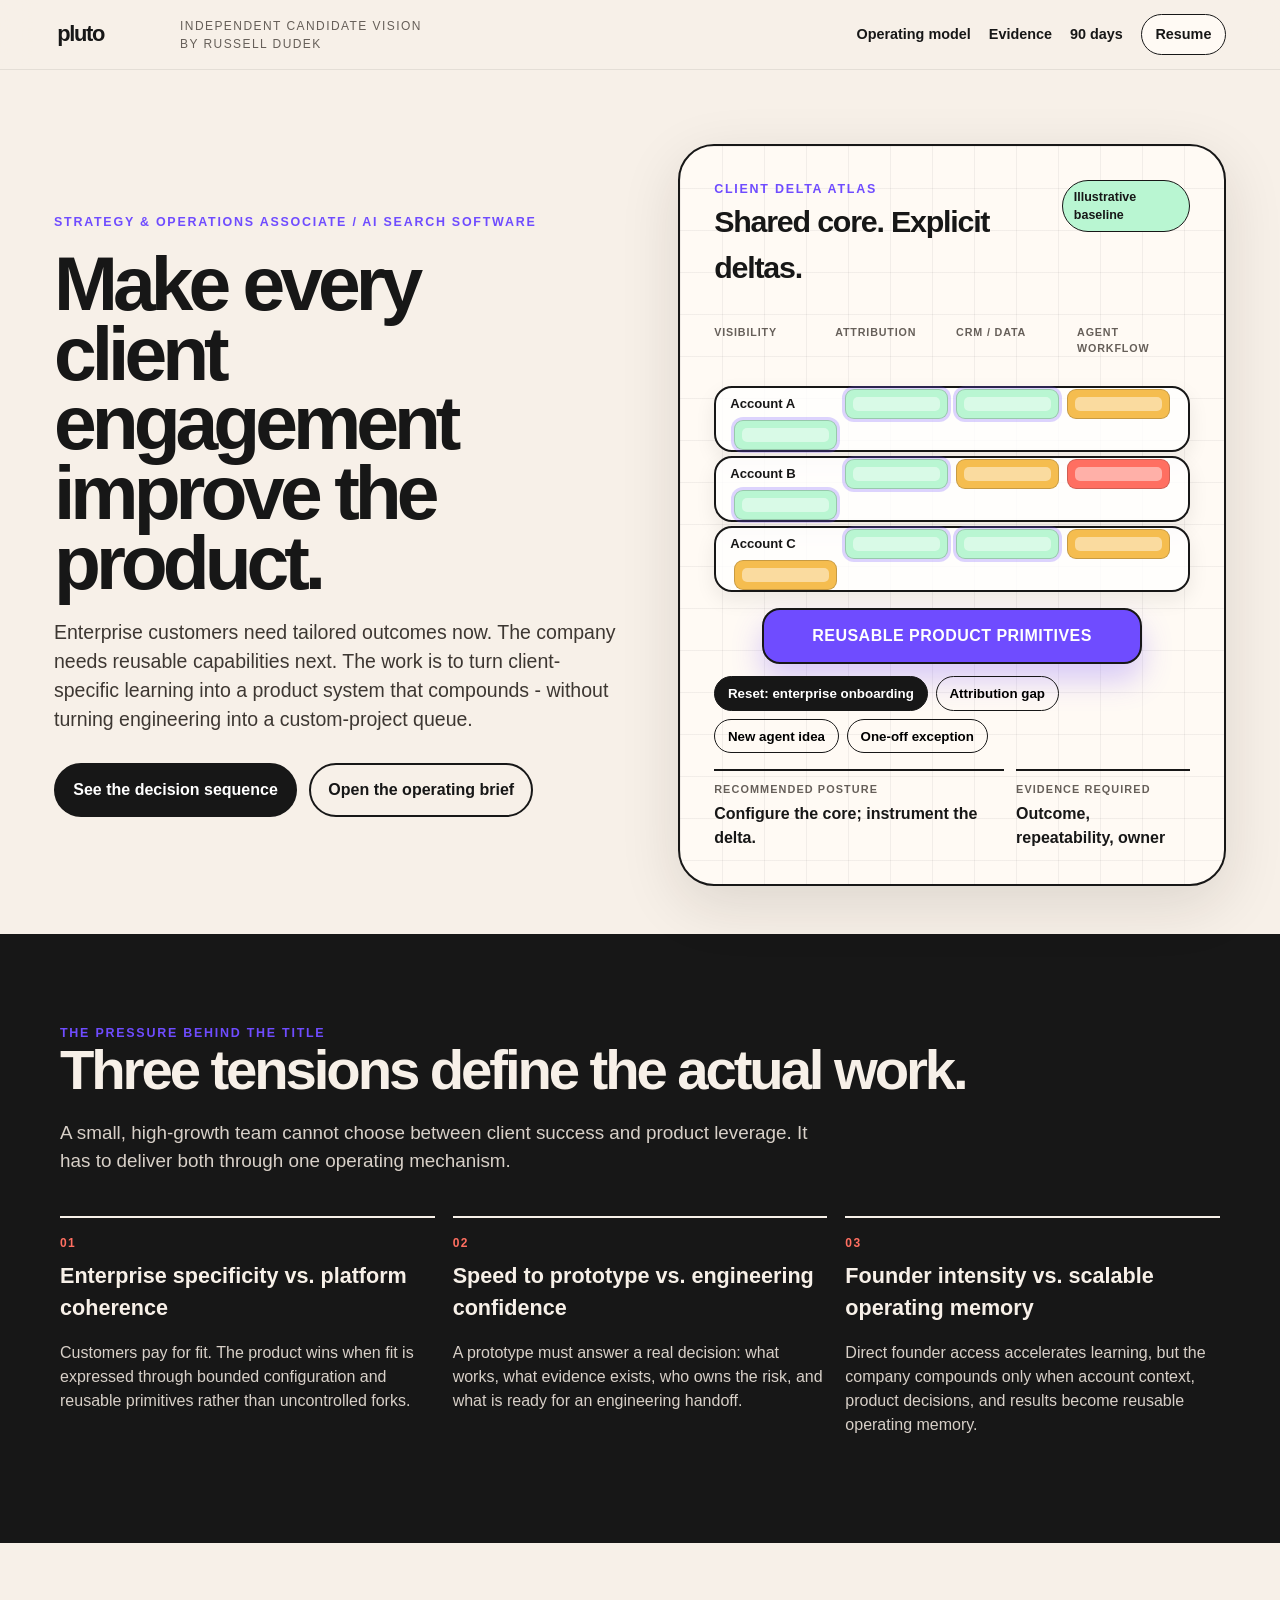
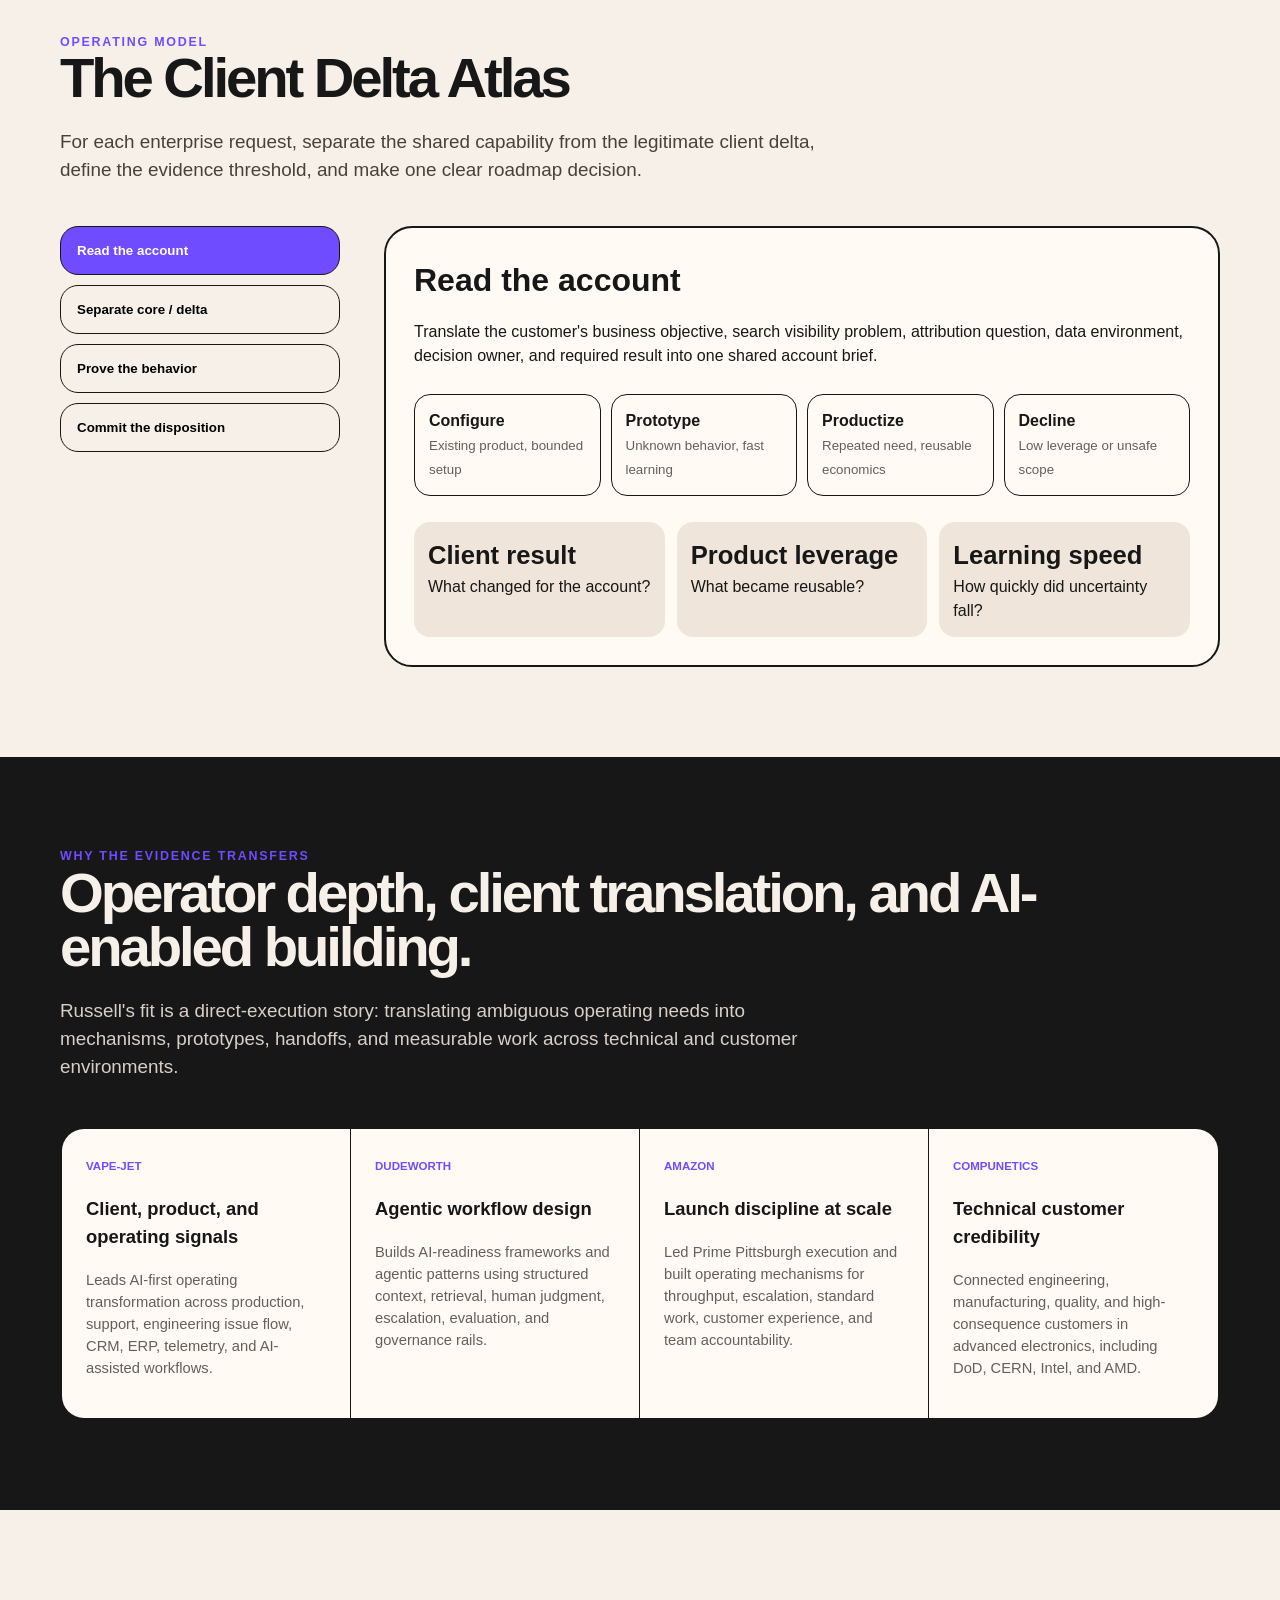
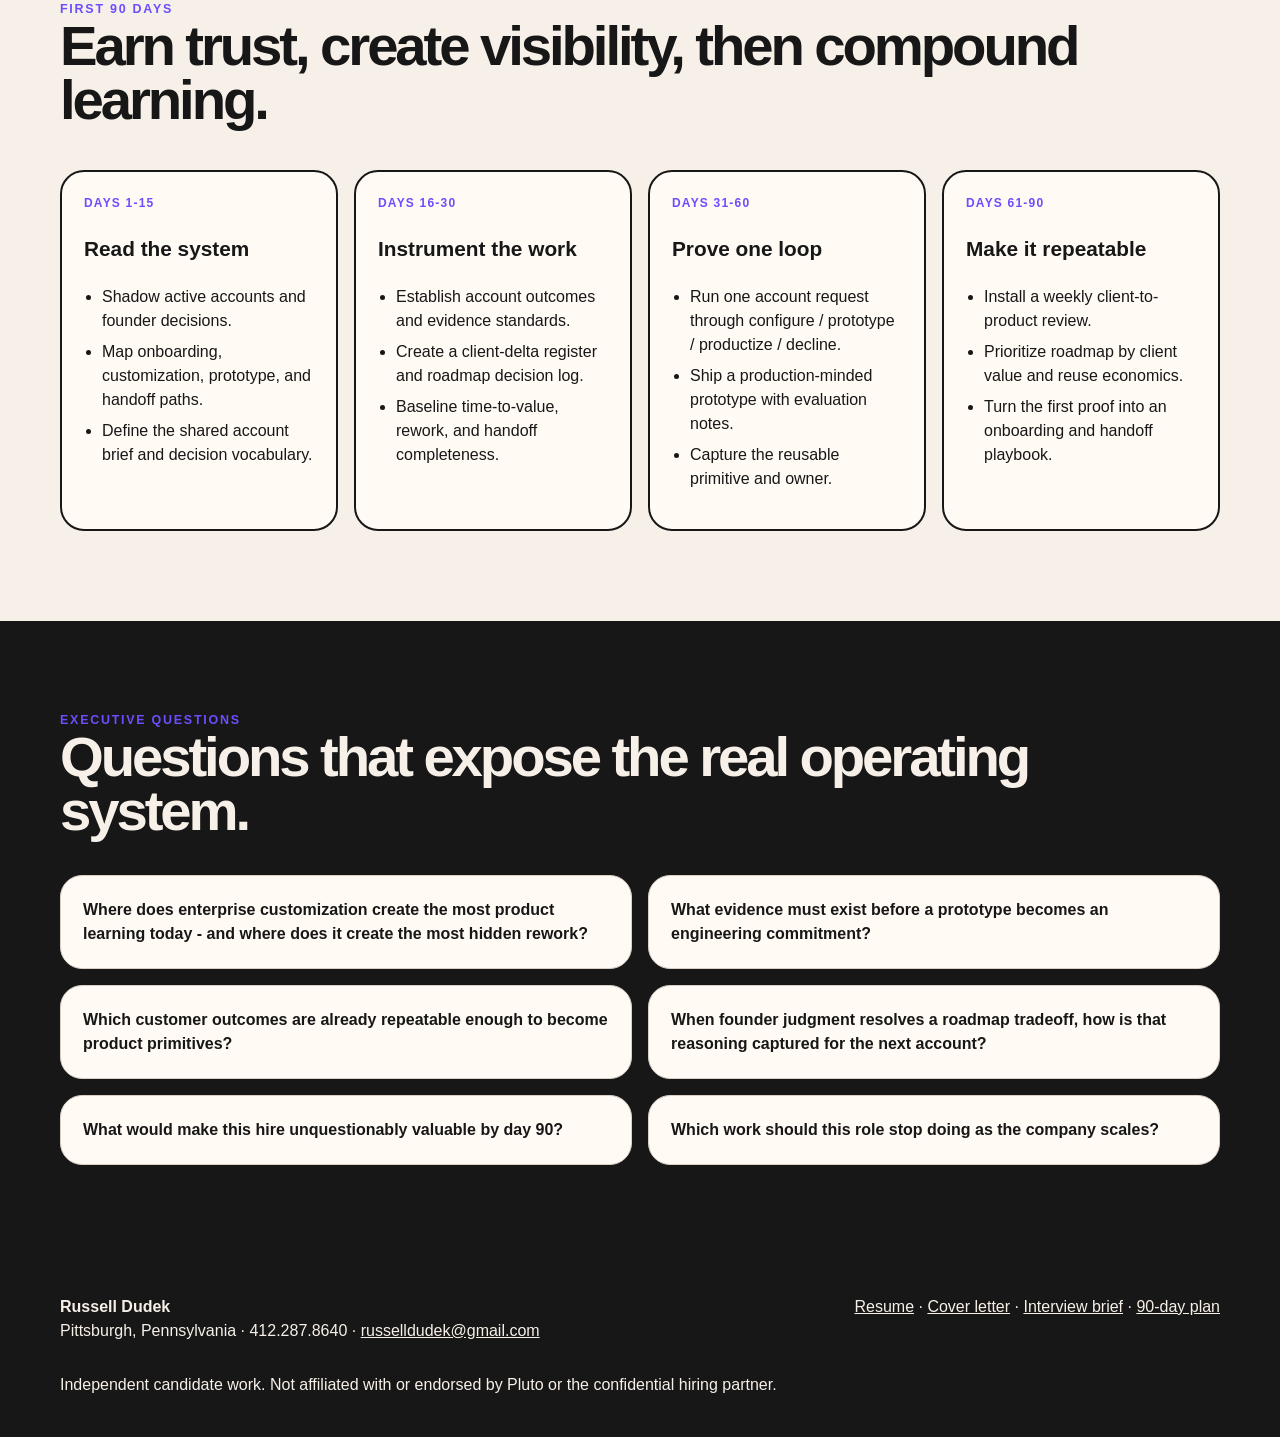
==== index.html @ 81dcccf9 "Publish audited TalentPluto candidate campaign" ====
<!doctype html><html lang="en"><head><meta charset="utf-8"><meta name="viewport" content="width=device-width,initial-scale=1"><title>Russell Dudek | Strategy & Operations Associate Candidate Vision</title><meta name="description" content="Independent candidate vision for a TalentPluto-managed Strategy & Operations Associate search in AI search software."><link rel="stylesheet" href="styles.css"></head><body>
<a class="skip" href="#main">Skip to content</a>
<header class="site-header"><nav class="nav" aria-label="Primary"><a class="brand-lockup" href="index.html"><img src="assets/brand/pluto-typeset-identifier.svg" alt="Pluto"><span>Independent candidate vision<br>by Russell Dudek</span></a><div class="nav-links"><a href="#system">Operating model</a><a href="#evidence">Evidence</a><a href="#entry">90 days</a><a class="pill" href="resume.html">Resume</a></div></nav></header>
<main id="main">
<section class="hero"><div><div class="eyebrow">Strategy & Operations Associate / AI search software</div><h1>Make every client engagement improve the product.</h1><p class="lede">Enterprise customers need tailored outcomes now. The company needs reusable capabilities next. The work is to turn client-specific learning into a product system that compounds - without turning engineering into a custom-project queue.</p><div class="hero-actions"><a class="button" href="#system">See the decision sequence</a><a class="button secondary" href="client-product-brief.html">Open the operating brief</a></div></div>
<div class="atlas" id="atlas" aria-live="polite"><div class="atlas-title"><div><div class="eyebrow">Client Delta Atlas</div><h2>Shared core. Explicit deltas.</h2></div><span class="state-badge" id="stateBadge">Illustrative baseline</span></div><div class="axis-labels"><span>Visibility</span><span>Attribution</span><span>CRM / data</span><span>Agent workflow</span></div><div class="delta-map" aria-hidden="true"><div class="account-layer"><strong>Account A</strong><span class="cell shared"></span><span class="cell shared"></span><span class="cell delta"></span><span class="cell shared"></span></div><div class="account-layer"><strong>Account B</strong><span class="cell shared"></span><span class="cell delta"></span><span class="cell risk"></span><span class="cell shared"></span></div><div class="account-layer"><strong>Account C</strong><span class="cell shared"></span><span class="cell shared"></span><span class="cell delta"></span><span class="cell delta"></span></div><div class="core-plate">REUSABLE PRODUCT PRIMITIVES</div></div><div class="scenario-controls" role="group" aria-label="Client scenarios"><button data-scenario="onboarding" aria-pressed="true">Reset: enterprise onboarding</button><button data-scenario="attribution" aria-pressed="false">Attribution gap</button><button data-scenario="agent" aria-pressed="false">New agent idea</button><button data-scenario="exception" aria-pressed="false">One-off exception</button></div><div class="atlas-readout"><div class="readout-block"><div class="readout-label">Recommended posture</div><div class="readout-value" id="posture">Configure the core; instrument the delta.</div></div><div class="readout-block"><div class="readout-label">Evidence required</div><div class="readout-value" id="evidenceReadout">Outcome, repeatability, owner</div></div></div></div></section>
<section class="section dark"><div class="section-inner"><div class="eyebrow">The pressure behind the title</div><h2>Three tensions define the actual work.</h2><p class="intro">A small, high-growth team cannot choose between client success and product leverage. It has to deliver both through one operating mechanism.</p><div class="tension-grid"><article class="tension"><div class="num">01</div><h3>Enterprise specificity vs. platform coherence</h3><p>Customers pay for fit. The product wins when fit is expressed through bounded configuration and reusable primitives rather than uncontrolled forks.</p></article><article class="tension"><div class="num">02</div><h3>Speed to prototype vs. engineering confidence</h3><p>A prototype must answer a real decision: what works, what evidence exists, who owns the risk, and what is ready for an engineering handoff.</p></article><article class="tension"><div class="num">03</div><h3>Founder intensity vs. scalable operating memory</h3><p>Direct founder access accelerates learning, but the company compounds only when account context, product decisions, and results become reusable operating memory.</p></article></div></div></section>
<section class="section" id="system"><div class="section-inner"><div class="eyebrow">Operating model</div><h2>The Client Delta Atlas</h2><p class="intro">For each enterprise request, separate the shared capability from the legitimate client delta, define the evidence threshold, and make one clear roadmap decision.</p><div class="model"><div class="model-nav" role="tablist" aria-label="Operating stages"><button role="tab" aria-selected="true" data-stage="read">Read the account</button><button role="tab" aria-selected="false" data-stage="separate">Separate core / delta</button><button role="tab" aria-selected="false" data-stage="prove">Prove the behavior</button><button role="tab" aria-selected="false" data-stage="decide">Commit the disposition</button></div><div class="model-panel" id="modelPanel"><h3 id="stageTitle">Read the account</h3><p id="stageCopy">Translate the customer's business objective, search visibility problem, attribution question, data environment, decision owner, and required result into one shared account brief.</p><div class="decision-strip"><div class="decision"><strong>Configure</strong><small>Existing product, bounded setup</small></div><div class="decision"><strong>Prototype</strong><small>Unknown behavior, fast learning</small></div><div class="decision"><strong>Productize</strong><small>Repeated need, reusable economics</small></div><div class="decision"><strong>Decline</strong><small>Low leverage or unsafe scope</small></div></div><div class="metric-row"><div class="metric"><b>Client result</b><span>What changed for the account?</span></div><div class="metric"><b>Product leverage</b><span>What became reusable?</span></div><div class="metric"><b>Learning speed</b><span>How quickly did uncertainty fall?</span></div></div></div></div></div></section>
<section class="section dark" id="evidence"><div class="section-inner"><div class="eyebrow">Why the evidence transfers</div><h2>Operator depth, client translation, and AI-enabled building.</h2><p class="intro">Russell's fit is a direct-execution story: translating ambiguous operating needs into mechanisms, prototypes, handoffs, and measurable work across technical and customer environments.</p><div class="evidence-river"><article class="evidence-step"><span>VAPE-JET</span><h3>Client, product, and operating signals</h3><p>Leads AI-first operating transformation across production, support, engineering issue flow, CRM, ERP, telemetry, and AI-assisted workflows.</p></article><article class="evidence-step"><span>DUDEWORTH</span><h3>Agentic workflow design</h3><p>Builds AI-readiness frameworks and agentic patterns using structured context, retrieval, human judgment, escalation, evaluation, and governance rails.</p></article><article class="evidence-step"><span>AMAZON</span><h3>Launch discipline at scale</h3><p>Led Prime Pittsburgh execution and built operating mechanisms for throughput, escalation, standard work, customer experience, and team accountability.</p></article><article class="evidence-step"><span>COMPUNETICS</span><h3>Technical customer credibility</h3><p>Connected engineering, manufacturing, quality, and high-consequence customers in advanced electronics, including DoD, CERN, Intel, and AMD.</p></article></div></div></section>
<section class="section" id="entry"><div class="section-inner"><div class="eyebrow">First 90 days</div><h2>Earn trust, create visibility, then compound learning.</h2><div class="timeline"><article class="phase"><div class="days">Days 1-15</div><h3>Read the system</h3><ul><li>Shadow active accounts and founder decisions.</li><li>Map onboarding, customization, prototype, and handoff paths.</li><li>Define the shared account brief and decision vocabulary.</li></ul></article><article class="phase"><div class="days">Days 16-30</div><h3>Instrument the work</h3><ul><li>Establish account outcomes and evidence standards.</li><li>Create a client-delta register and roadmap decision log.</li><li>Baseline time-to-value, rework, and handoff completeness.</li></ul></article><article class="phase"><div class="days">Days 31-60</div><h3>Prove one loop</h3><ul><li>Run one account request through configure / prototype / productize / decline.</li><li>Ship a production-minded prototype with evaluation notes.</li><li>Capture the reusable primitive and owner.</li></ul></article><article class="phase"><div class="days">Days 61-90</div><h3>Make it repeatable</h3><ul><li>Install a weekly client-to-product review.</li><li>Prioritize roadmap by client value and reuse economics.</li><li>Turn the first proof into an onboarding and handoff playbook.</li></ul></article></div></div></section>
<section class="section dark"><div class="section-inner"><div class="eyebrow">Executive questions</div><h2>Questions that expose the real operating system.</h2><div class="question-list"><div class="question">Where does enterprise customization create the most product learning today - and where does it create the most hidden rework?</div><div class="question">What evidence must exist before a prototype becomes an engineering commitment?</div><div class="question">Which customer outcomes are already repeatable enough to become product primitives?</div><div class="question">When founder judgment resolves a roadmap tradeoff, how is that reasoning captured for the next account?</div><div class="question">What would make this hire unquestionably valuable by day 90?</div><div class="question">Which work should this role stop doing as the company scales?</div></div></div></section>
</main><footer class="footer"><div class="footer-inner"><div><strong>Russell Dudek</strong><br>Pittsburgh, Pennsylvania · 412.287.8640 · <a href="mailto:russelldudek@gmail.com">russelldudek@gmail.com</a></div><div><a href="resume.html">Resume</a> · <a href="cover-letter.html">Cover letter</a> · <a href="interview-brief.html">Interview brief</a> · <a href="entry-plan.html">90-day plan</a></div><div>Independent candidate work. Not affiliated with or endorsed by Pluto or the confidential hiring partner.</div></div></footer><script src="app.js"></script></body></html>
---- styles.css ----
:root{
  --ink:#171717; --paper:#f7f0e8; --cream:#fffaf4; --violet:#6f4cff; --mint:#b9f6d2;
  --coral:#ff6f61; --amber:#f5bd4f; --line:#d9cfc4; --muted:#665f59; --white:#fff;
  --shadow:0 18px 60px rgba(34,27,20,.12); --radius:24px;
}
*{box-sizing:border-box} html{scroll-behavior:smooth} body{margin:0;background:var(--paper);color:var(--ink);font-family:Arial,Helvetica,sans-serif;line-height:1.5}
a{color:inherit}.skip{position:absolute;left:-9999px}.skip:focus{left:1rem;top:1rem;background:#fff;padding:.7rem 1rem;z-index:1000}
.site-header{position:sticky;top:0;z-index:50;background:rgba(247,240,232,.92);backdrop-filter:blur(16px);border-bottom:1px solid rgba(23,23,23,.08)}
.nav{max-width:1220px;margin:auto;padding:14px 24px;display:flex;align-items:center;justify-content:space-between;gap:20px}.brand-lockup{display:flex;align-items:center;gap:14px;text-decoration:none}.brand-lockup img{width:112px;height:auto}.brand-lockup span{font-size:.75rem;text-transform:uppercase;letter-spacing:.12em;color:var(--muted)}
.nav-links{display:flex;gap:18px;align-items:center;flex-wrap:wrap}.nav-links a{text-decoration:none;font-weight:700;font-size:.9rem}.nav-links .pill{border:1px solid var(--ink);padding:.55rem .85rem;border-radius:999px;background:var(--cream)}
.hero{max-width:1220px;margin:0 auto;padding:74px 24px 48px;display:grid;grid-template-columns:1.02fr .98fr;gap:54px;align-items:center;min-height:760px}.eyebrow{font-size:.78rem;letter-spacing:.14em;text-transform:uppercase;font-weight:800;color:var(--violet)}h1{font-family:"Trebuchet MS",Arial,sans-serif;font-size:clamp(3.2rem,6vw,6.8rem);line-height:.91;letter-spacing:-.065em;margin:.22em 0 .25em;max-width:12ch}.lede{font-size:1.22rem;max-width:620px;color:#3d3732}.hero-actions{display:flex;gap:12px;flex-wrap:wrap;margin-top:28px}.button{display:inline-flex;align-items:center;justify-content:center;padding:.82rem 1.08rem;border-radius:999px;border:2px solid var(--ink);font-weight:800;text-decoration:none;background:var(--ink);color:#fff}.button.secondary{background:transparent;color:var(--ink)}
.atlas{position:relative;min-height:540px;background:var(--cream);border:2px solid var(--ink);border-radius:36px;box-shadow:var(--shadow);overflow:hidden;padding:34px}.atlas:before{content:"";position:absolute;inset:0;background-image:linear-gradient(rgba(23,23,23,.055) 1px,transparent 1px),linear-gradient(90deg,rgba(23,23,23,.055) 1px,transparent 1px);background-size:42px 42px;pointer-events:none}.atlas-title{position:relative;display:flex;justify-content:space-between;gap:15px;align-items:flex-start}.atlas-title h2{font-family:"Trebuchet MS",sans-serif;margin:0;font-size:1.9rem;letter-spacing:-.04em}.state-badge{padding:.4rem .7rem;border-radius:999px;background:var(--mint);font-weight:800;font-size:.78rem;border:1px solid var(--ink)}
.axis-labels{position:relative;display:grid;grid-template-columns:repeat(4,1fr);gap:8px;margin:34px 0 12px;font-size:.67rem;text-transform:uppercase;letter-spacing:.08em;font-weight:800;color:var(--muted)}
.delta-map{position:relative;height:290px}.account-layer{position:absolute;left:0;right:0;height:66px;border:2px solid var(--ink);border-radius:18px;display:grid;grid-template-columns:repeat(4,1fr);align-items:center;padding:0 14px;transition:transform .7s cubic-bezier(.2,.8,.2,1),opacity .5s;background:rgba(255,255,255,.78);box-shadow:0 8px 20px rgba(23,23,23,.08)}.account-layer:nth-child(1){top:0;transform:translateX(-12px)}.account-layer:nth-child(2){top:88px;transform:translateX(10px)}.account-layer:nth-child(3){top:176px;transform:translateX(-4px)}.account-layer strong{font-size:.82rem}.cell{height:30px;margin:0 4px;border-radius:9px;border:1px solid rgba(23,23,23,.2);background:#eee5db;position:relative}.cell.shared{background:var(--mint)}.cell.delta{background:var(--amber)}.cell.risk{background:var(--coral)}.cell:after{content:"";position:absolute;inset:7px;border-radius:5px;background:rgba(255,255,255,.45)}
.core-plate{position:absolute;left:10%;right:10%;bottom:-6px;height:56px;border:2px solid var(--ink);background:var(--violet);color:white;border-radius:18px;display:flex;align-items:center;justify-content:center;font-weight:900;letter-spacing:.03em;box-shadow:0 16px 30px rgba(111,76,255,.28);transform:translateY(18px);opacity:.15;transition:.7s}.atlas.resolved .account-layer:nth-child(1){transform:translateX(0) translateY(18px)}.atlas.resolved .account-layer:nth-child(2){transform:translateX(0)}.atlas.resolved .account-layer:nth-child(3){transform:translateX(0) translateY(-18px)}.atlas.resolved .core-plate{transform:translateY(0);opacity:1}.atlas.resolved .cell.shared{box-shadow:0 0 0 3px rgba(111,76,255,.24)}
.scenario-controls{position:relative;display:flex;gap:8px;flex-wrap:wrap;margin-top:18px}.scenario-controls button{border:1.5px solid var(--ink);background:transparent;border-radius:999px;padding:.55rem .8rem;font-weight:800;cursor:pointer}.scenario-controls button[aria-pressed="true"]{background:var(--ink);color:#fff}.atlas-readout{position:relative;margin-top:16px;display:grid;grid-template-columns:1.25fr .75fr;gap:12px}.readout-block{border-top:2px solid var(--ink);padding-top:10px}.readout-label{font-size:.68rem;text-transform:uppercase;letter-spacing:.1em;color:var(--muted);font-weight:800}.readout-value{font-weight:900;font-size:1rem;margin-top:4px}
.section{padding:90px 24px}.section-inner{max-width:1160px;margin:auto}.section h2{font-family:"Trebuchet MS",sans-serif;font-size:clamp(2.5rem,4.4vw,4.8rem);line-height:.97;letter-spacing:-.055em;margin:0 0 22px}.intro{font-size:1.18rem;max-width:780px;color:#48413b}.dark{background:var(--ink);color:var(--paper)}.dark .intro{color:#d8d0c8}.tension-grid{display:grid;grid-template-columns:repeat(3,1fr);gap:18px;margin-top:40px}.tension{border-top:2px solid currentColor;padding-top:16px}.tension .num{font-size:.75rem;letter-spacing:.12em;color:var(--coral);font-weight:900}.tension h3{font-size:1.35rem;margin:.5rem 0}.tension p{color:#d8d0c8}
.model{display:grid;grid-template-columns:280px 1fr;gap:44px;margin-top:42px}.model-nav{display:grid;gap:10px;align-content:start}.model-nav button{text-align:left;border:1.5px solid var(--ink);background:transparent;padding:16px;border-radius:18px;font-weight:900;cursor:pointer}.model-nav button[aria-selected="true"]{background:var(--violet);color:#fff}.model-panel{background:var(--cream);border:2px solid var(--ink);border-radius:28px;padding:28px;min-height:360px}.model-panel h3{font-family:"Trebuchet MS",sans-serif;font-size:2rem;margin:0 0 12px}.decision-strip{display:grid;grid-template-columns:repeat(4,1fr);gap:10px;margin:26px 0}.decision{border:1.5px solid var(--ink);border-radius:16px;padding:14px}.decision strong{display:block}.decision small{color:var(--muted)}.metric-row{display:grid;grid-template-columns:repeat(3,1fr);gap:12px}.metric{background:#efe5da;border-radius:16px;padding:14px}.metric b{display:block;font-size:1.6rem}
.evidence-river{display:grid;grid-template-columns:repeat(4,1fr);gap:0;margin-top:45px;border:2px solid var(--ink);border-radius:24px;overflow:hidden}.evidence-step{padding:24px;border-right:1px solid var(--ink);background:var(--cream);color:var(--ink)}.evidence-step:last-child{border-right:0}.evidence-step span{font-size:.72rem;color:var(--violet);font-weight:900}.evidence-step h3{font-size:1.15rem}.evidence-step p{font-size:.92rem;color:var(--muted)}
.timeline{margin-top:42px;display:grid;grid-template-columns:repeat(4,1fr);gap:16px}.phase{border:2px solid var(--ink);border-radius:24px;padding:22px;background:var(--cream)}.phase .days{font-size:.75rem;text-transform:uppercase;letter-spacing:.1em;font-weight:900;color:var(--violet)}.phase h3{font-size:1.3rem}.phase ul{padding-left:18px}.phase li{margin:.45rem 0}
.question-list{display:grid;grid-template-columns:1fr 1fr;gap:16px;margin-top:36px}.question{padding:22px;border:1.5px solid var(--line);border-radius:22px;background:var(--cream);color:var(--ink);font-weight:800}.footer{padding:40px 24px;background:var(--ink);color:var(--paper)}.footer-inner{max-width:1160px;margin:auto;display:flex;justify-content:space-between;gap:30px;flex-wrap:wrap}.footer a{color:var(--paper)}
.doc-actions{max-width:8.5in;margin:22px auto 10px;display:flex;gap:10px;flex-wrap:wrap;padding:0 12px}.doc-actions a{padding:.62rem .85rem;border:1.5px solid var(--ink);border-radius:999px;text-decoration:none;font-weight:800;background:#fff}.doc-shell{max-width:8.5in;margin:0 auto 50px;background:#fff;box-shadow:var(--shadow)}
@media(max-width:900px){.hero{grid-template-columns:1fr;min-height:auto}.atlas{min-height:560px}.tension-grid,.timeline{grid-template-columns:1fr 1fr}.model{grid-template-columns:1fr}.model-nav{grid-template-columns:repeat(2,1fr)}.evidence-river{grid-template-columns:1fr 1fr}.evidence-step:nth-child(2){border-right:0}.question-list{grid-template-columns:1fr}}
@media(max-width:520px){.nav{align-items:flex-start}.nav-links{display:none}.hero{padding-top:44px}.atlas{padding:22px;min-height:600px}.axis-labels{font-size:.57rem}.delta-map{height:330px}.account-layer{grid-template-columns:70px repeat(4,1fr);padding:0 6px}.account-layer strong{font-size:.68rem}.cell{margin:0 2px}.atlas-readout{grid-template-columns:1fr}.tension-grid,.timeline,.metric-row{grid-template-columns:1fr}.model-nav{grid-template-columns:1fr 1fr}.decision-strip{grid-template-columns:1fr 1fr}.evidence-river{grid-template-columns:1fr}.evidence-step{border-right:0;border-bottom:1px solid var(--ink)}.question-list{grid-template-columns:1fr}}
@media(prefers-reduced-motion:reduce){*{scroll-behavior:auto!important;animation:none!important;transition:none!important}.atlas .account-layer{transform:none!important}.atlas .core-plate{transform:none!important;opacity:1!important}}
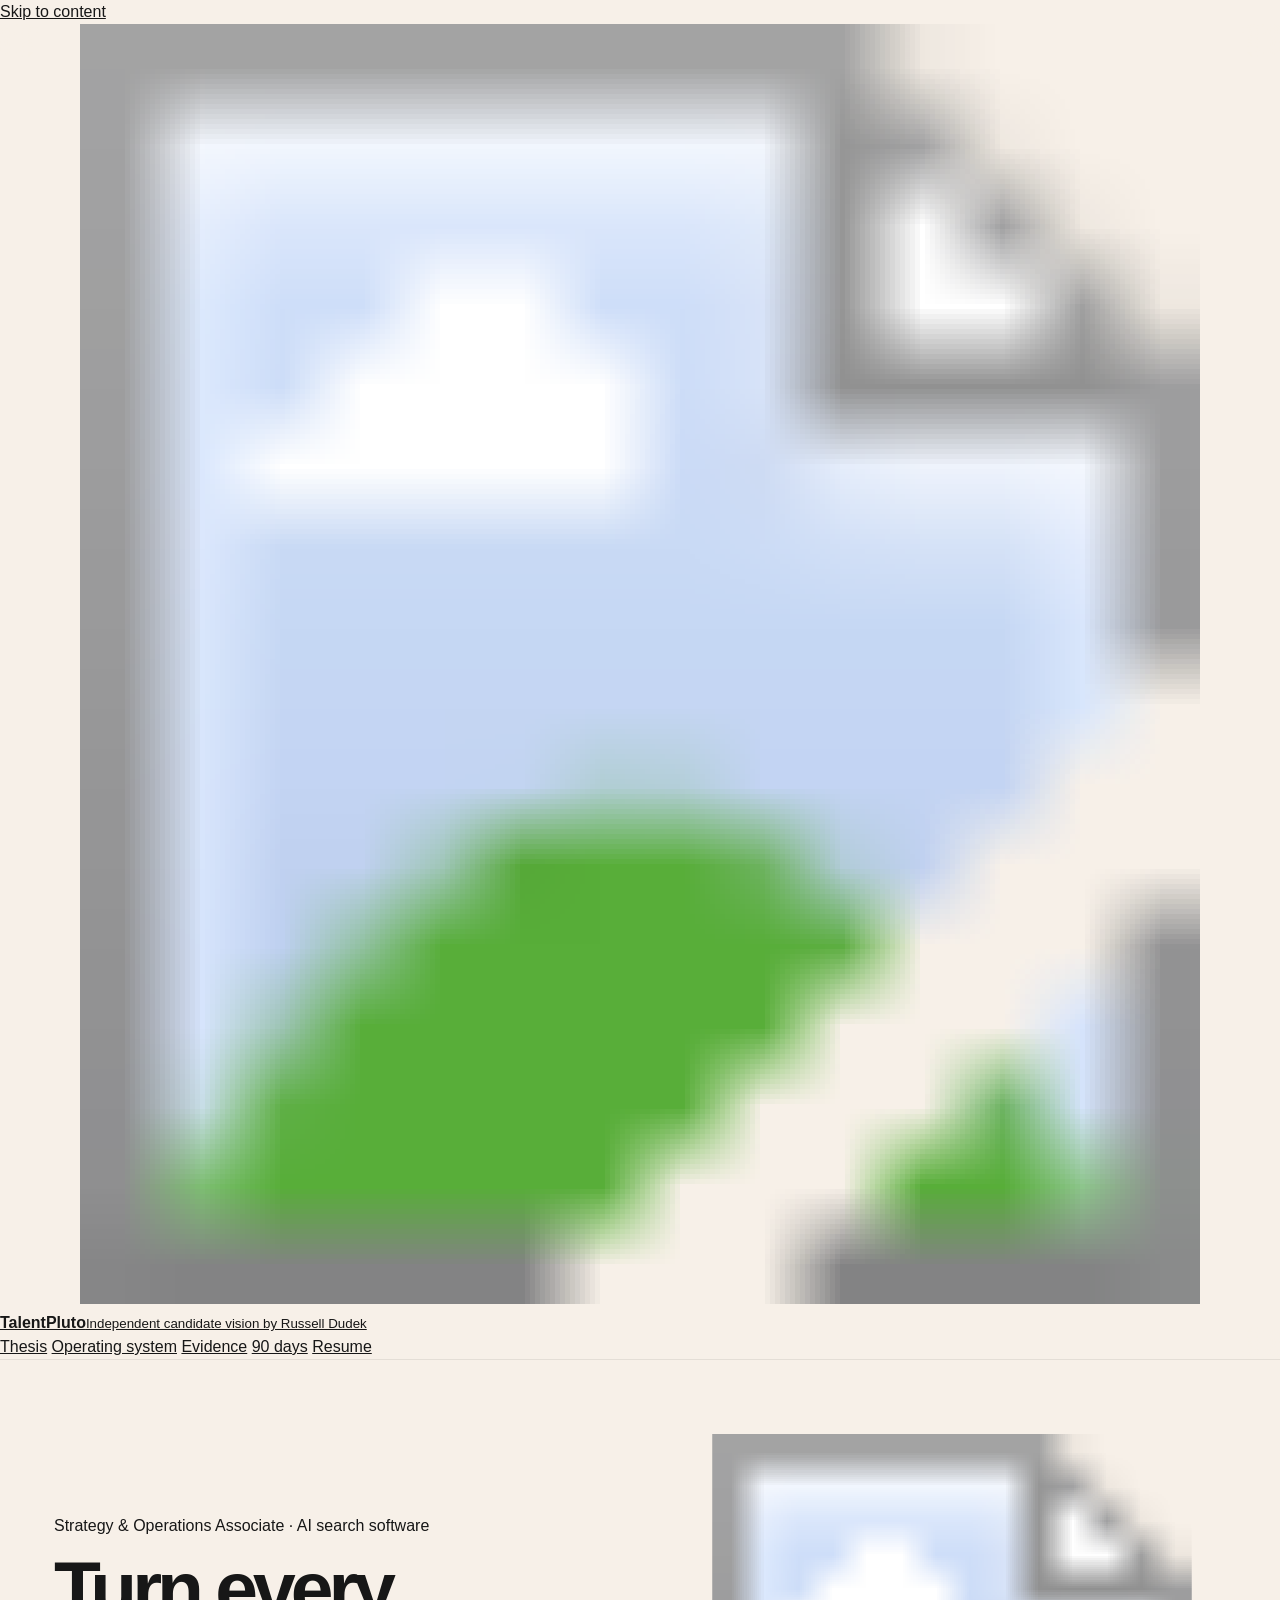
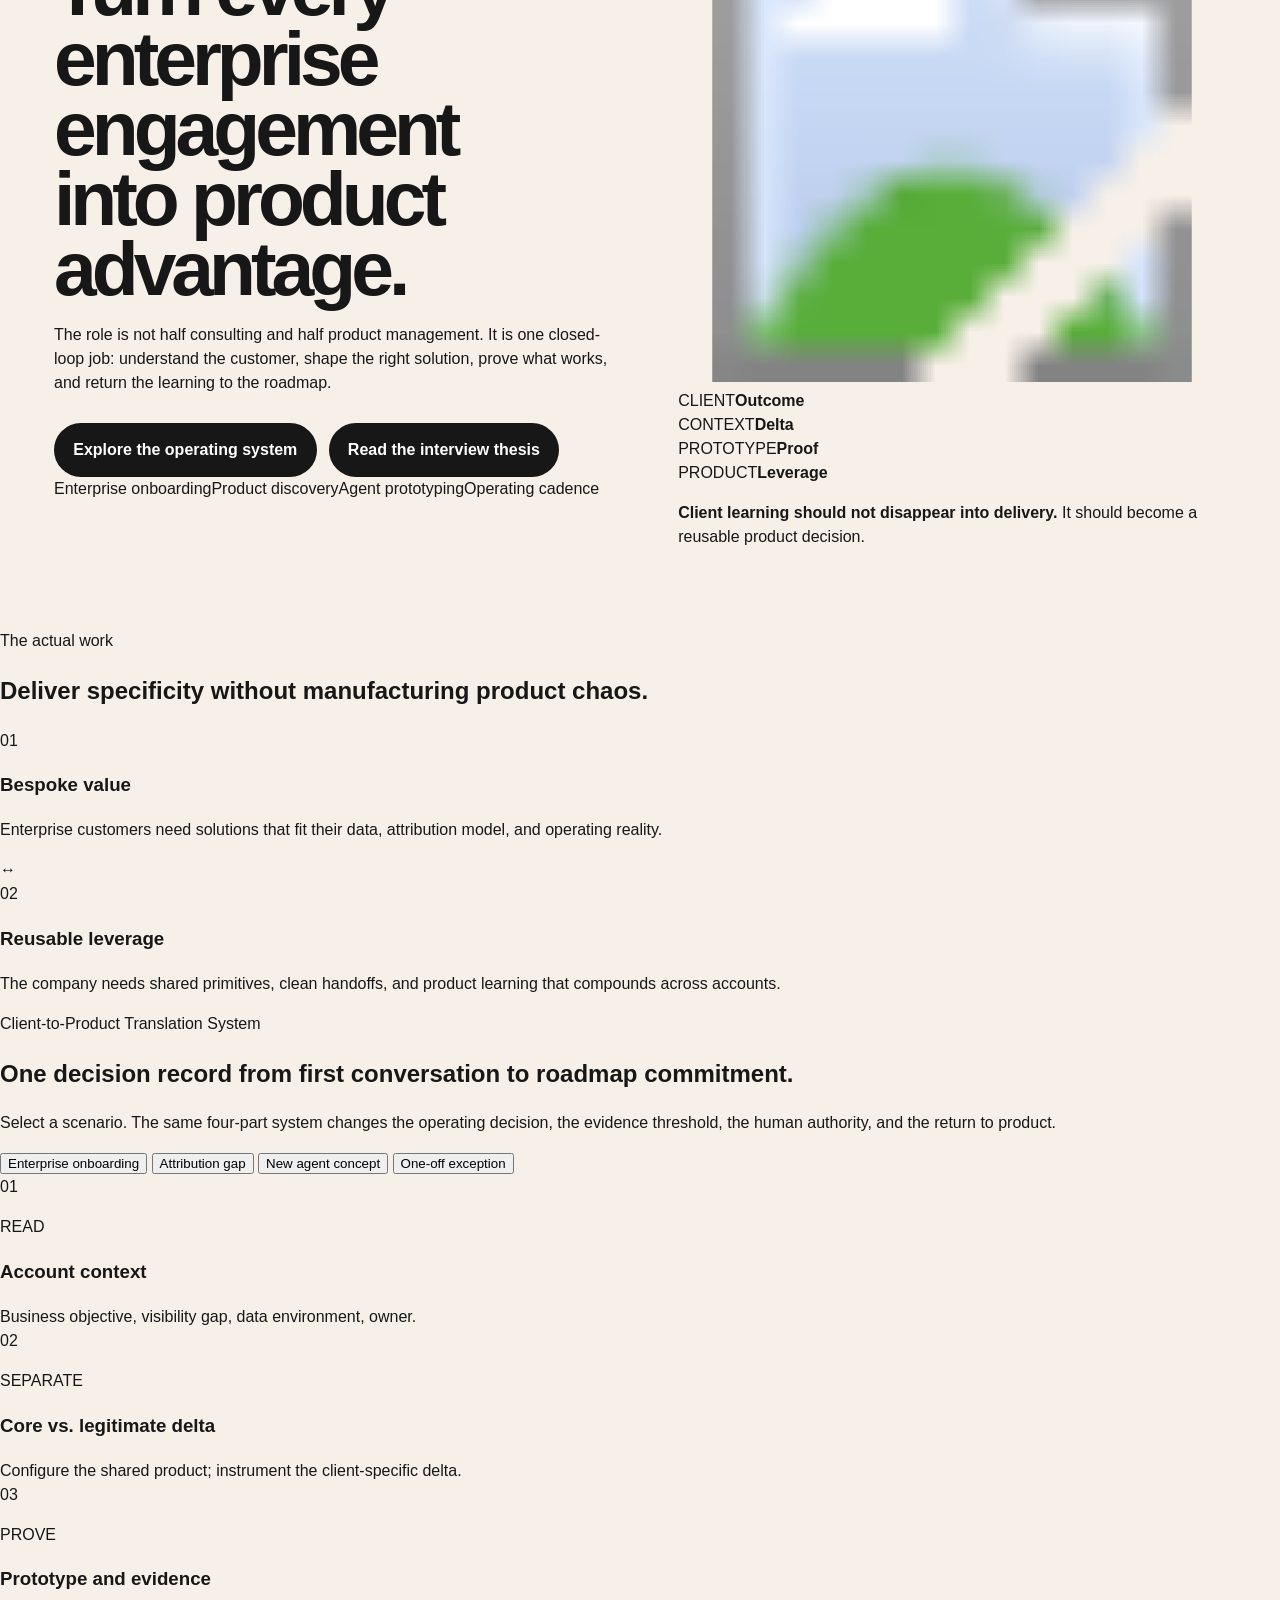
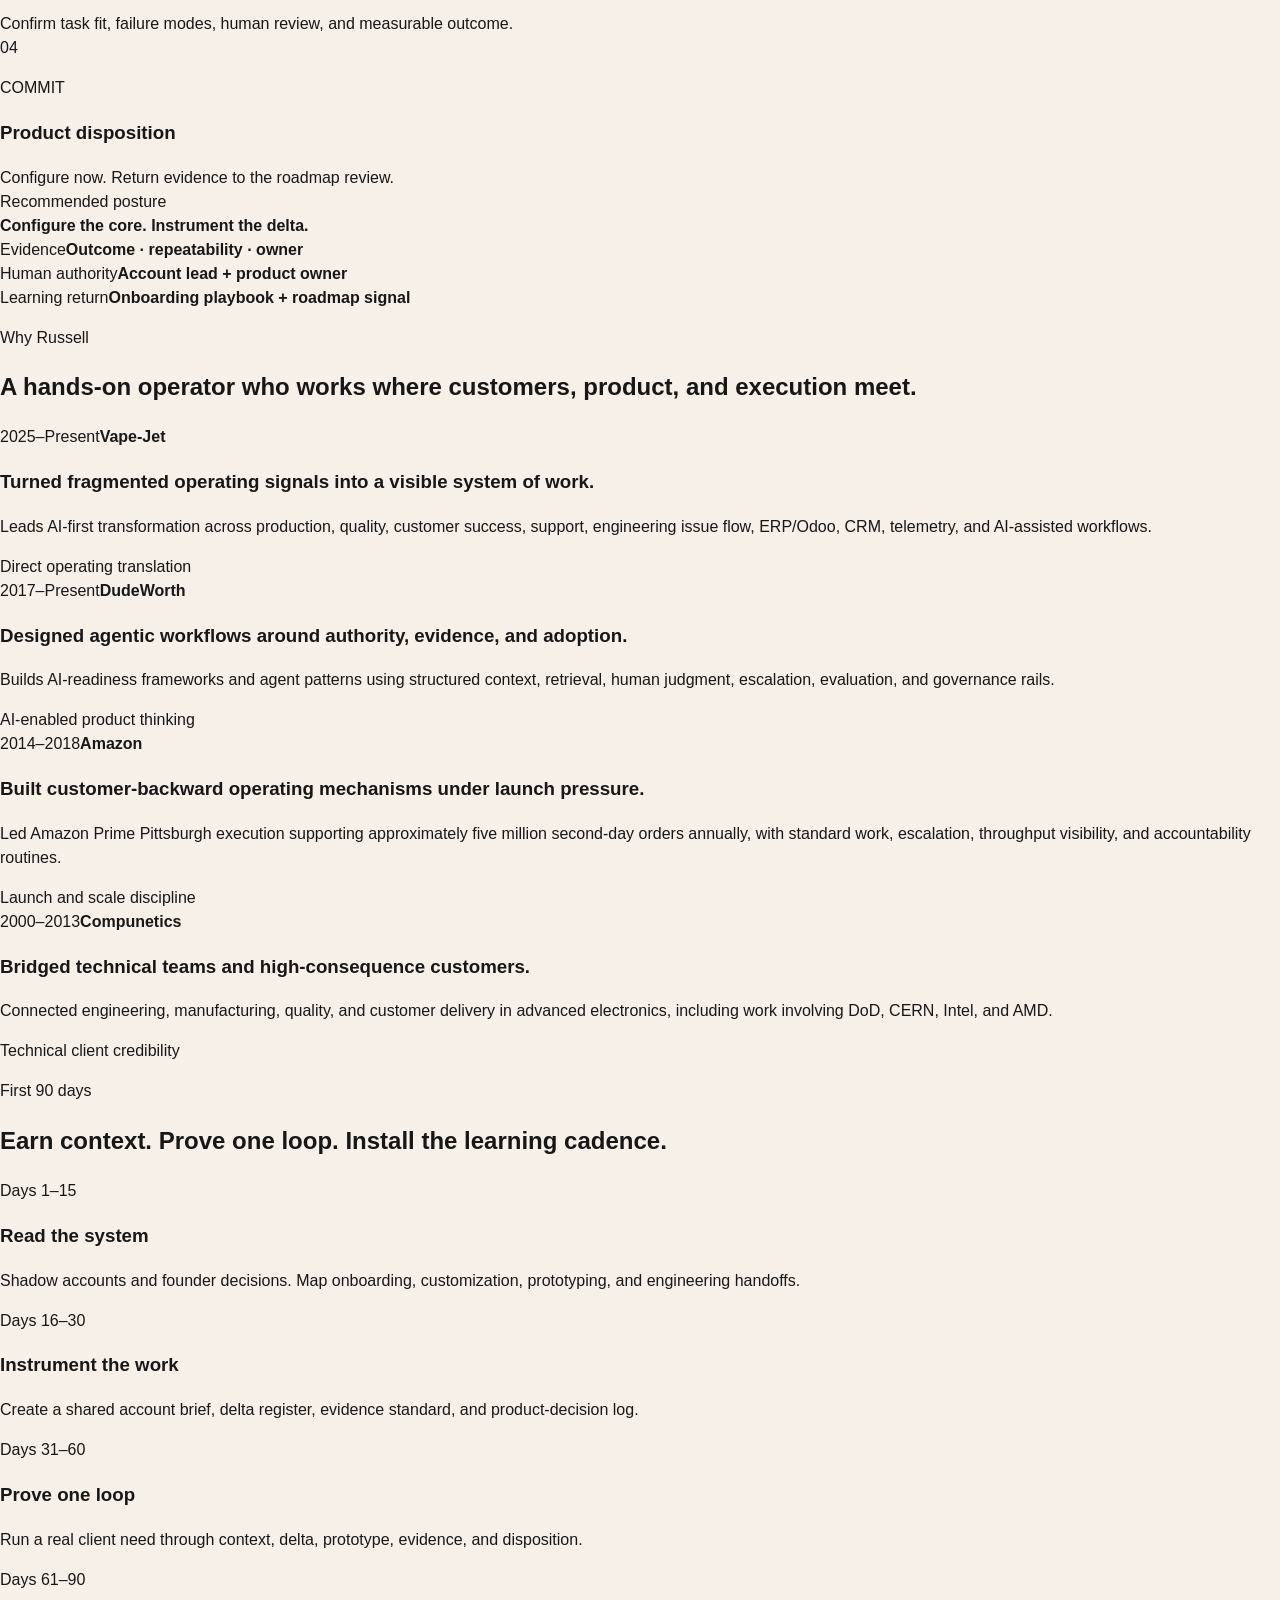
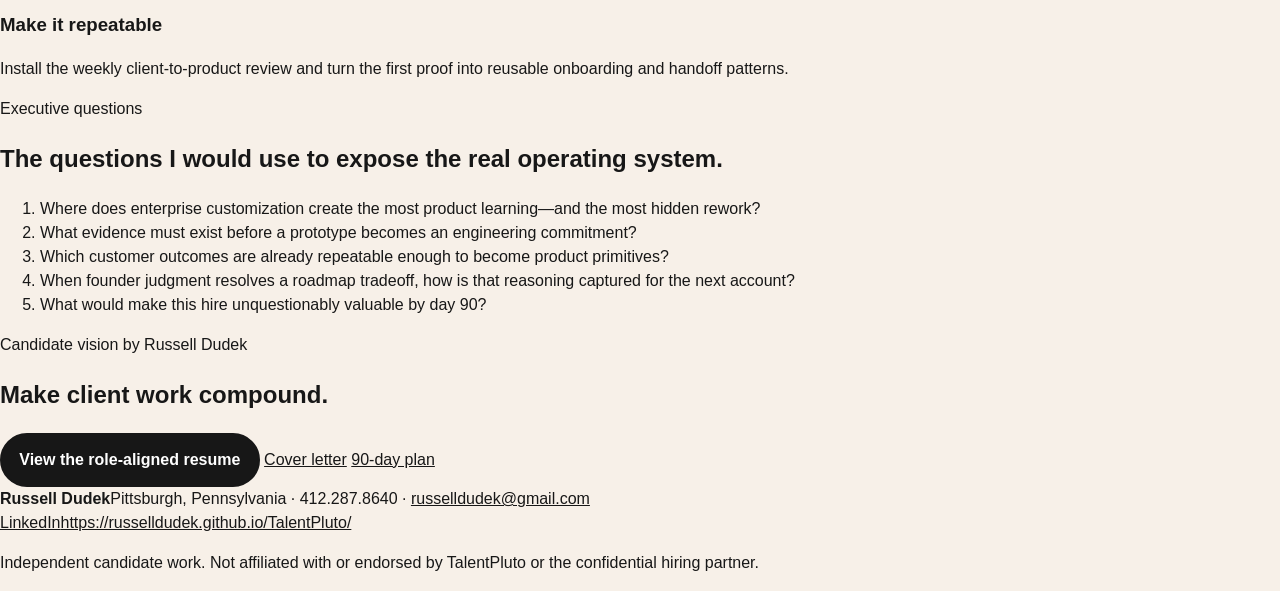
==== commit 54991b30: "Replace draft homepage with production candidate vision" ====
--- a/index.html
+++ b/index.html
@@ -1,12 +1,187 @@
-<!doctype html><html lang="en"><head><meta charset="utf-8"><meta name="viewport" content="width=device-width,initial-scale=1"><title>Russell Dudek | Strategy & Operations Associate Candidate Vision</title><meta name="description" content="Independent candidate vision for a TalentPluto-managed Strategy & Operations Associate search in AI search software."><link rel="stylesheet" href="styles.css"></head><body>
-<a class="skip" href="#main">Skip to content</a>
-<header class="site-header"><nav class="nav" aria-label="Primary"><a class="brand-lockup" href="index.html"><img src="assets/brand/pluto-typeset-identifier.svg" alt="Pluto"><span>Independent candidate vision<br>by Russell Dudek</span></a><div class="nav-links"><a href="#system">Operating model</a><a href="#evidence">Evidence</a><a href="#entry">90 days</a><a class="pill" href="resume.html">Resume</a></div></nav></header>
-<main id="main">
-<section class="hero"><div><div class="eyebrow">Strategy & Operations Associate / AI search software</div><h1>Make every client engagement improve the product.</h1><p class="lede">Enterprise customers need tailored outcomes now. The company needs reusable capabilities next. The work is to turn client-specific learning into a product system that compounds - without turning engineering into a custom-project queue.</p><div class="hero-actions"><a class="button" href="#system">See the decision sequence</a><a class="button secondary" href="client-product-brief.html">Open the operating brief</a></div></div>
-<div class="atlas" id="atlas" aria-live="polite"><div class="atlas-title"><div><div class="eyebrow">Client Delta Atlas</div><h2>Shared core. Explicit deltas.</h2></div><span class="state-badge" id="stateBadge">Illustrative baseline</span></div><div class="axis-labels"><span>Visibility</span><span>Attribution</span><span>CRM / data</span><span>Agent workflow</span></div><div class="delta-map" aria-hidden="true"><div class="account-layer"><strong>Account A</strong><span class="cell shared"></span><span class="cell shared"></span><span class="cell delta"></span><span class="cell shared"></span></div><div class="account-layer"><strong>Account B</strong><span class="cell shared"></span><span class="cell delta"></span><span class="cell risk"></span><span class="cell shared"></span></div><div class="account-layer"><strong>Account C</strong><span class="cell shared"></span><span class="cell shared"></span><span class="cell delta"></span><span class="cell delta"></span></div><div class="core-plate">REUSABLE PRODUCT PRIMITIVES</div></div><div class="scenario-controls" role="group" aria-label="Client scenarios"><button data-scenario="onboarding" aria-pressed="true">Reset: enterprise onboarding</button><button data-scenario="attribution" aria-pressed="false">Attribution gap</button><button data-scenario="agent" aria-pressed="false">New agent idea</button><button data-scenario="exception" aria-pressed="false">One-off exception</button></div><div class="atlas-readout"><div class="readout-block"><div class="readout-label">Recommended posture</div><div class="readout-value" id="posture">Configure the core; instrument the delta.</div></div><div class="readout-block"><div class="readout-label">Evidence required</div><div class="readout-value" id="evidenceReadout">Outcome, repeatability, owner</div></div></div></div></section>
-<section class="section dark"><div class="section-inner"><div class="eyebrow">The pressure behind the title</div><h2>Three tensions define the actual work.</h2><p class="intro">A small, high-growth team cannot choose between client success and product leverage. It has to deliver both through one operating mechanism.</p><div class="tension-grid"><article class="tension"><div class="num">01</div><h3>Enterprise specificity vs. platform coherence</h3><p>Customers pay for fit. The product wins when fit is expressed through bounded configuration and reusable primitives rather than uncontrolled forks.</p></article><article class="tension"><div class="num">02</div><h3>Speed to prototype vs. engineering confidence</h3><p>A prototype must answer a real decision: what works, what evidence exists, who owns the risk, and what is ready for an engineering handoff.</p></article><article class="tension"><div class="num">03</div><h3>Founder intensity vs. scalable operating memory</h3><p>Direct founder access accelerates learning, but the company compounds only when account context, product decisions, and results become reusable operating memory.</p></article></div></div></section>
-<section class="section" id="system"><div class="section-inner"><div class="eyebrow">Operating model</div><h2>The Client Delta Atlas</h2><p class="intro">For each enterprise request, separate the shared capability from the legitimate client delta, define the evidence threshold, and make one clear roadmap decision.</p><div class="model"><div class="model-nav" role="tablist" aria-label="Operating stages"><button role="tab" aria-selected="true" data-stage="read">Read the account</button><button role="tab" aria-selected="false" data-stage="separate">Separate core / delta</button><button role="tab" aria-selected="false" data-stage="prove">Prove the behavior</button><button role="tab" aria-selected="false" data-stage="decide">Commit the disposition</button></div><div class="model-panel" id="modelPanel"><h3 id="stageTitle">Read the account</h3><p id="stageCopy">Translate the customer's business objective, search visibility problem, attribution question, data environment, decision owner, and required result into one shared account brief.</p><div class="decision-strip"><div class="decision"><strong>Configure</strong><small>Existing product, bounded setup</small></div><div class="decision"><strong>Prototype</strong><small>Unknown behavior, fast learning</small></div><div class="decision"><strong>Productize</strong><small>Repeated need, reusable economics</small></div><div class="decision"><strong>Decline</strong><small>Low leverage or unsafe scope</small></div></div><div class="metric-row"><div class="metric"><b>Client result</b><span>What changed for the account?</span></div><div class="metric"><b>Product leverage</b><span>What became reusable?</span></div><div class="metric"><b>Learning speed</b><span>How quickly did uncertainty fall?</span></div></div></div></div></div></section>
-<section class="section dark" id="evidence"><div class="section-inner"><div class="eyebrow">Why the evidence transfers</div><h2>Operator depth, client translation, and AI-enabled building.</h2><p class="intro">Russell's fit is a direct-execution story: translating ambiguous operating needs into mechanisms, prototypes, handoffs, and measurable work across technical and customer environments.</p><div class="evidence-river"><article class="evidence-step"><span>VAPE-JET</span><h3>Client, product, and operating signals</h3><p>Leads AI-first operating transformation across production, support, engineering issue flow, CRM, ERP, telemetry, and AI-assisted workflows.</p></article><article class="evidence-step"><span>DUDEWORTH</span><h3>Agentic workflow design</h3><p>Builds AI-readiness frameworks and agentic patterns using structured context, retrieval, human judgment, escalation, evaluation, and governance rails.</p></article><article class="evidence-step"><span>AMAZON</span><h3>Launch discipline at scale</h3><p>Led Prime Pittsburgh execution and built operating mechanisms for throughput, escalation, standard work, customer experience, and team accountability.</p></article><article class="evidence-step"><span>COMPUNETICS</span><h3>Technical customer credibility</h3><p>Connected engineering, manufacturing, quality, and high-consequence customers in advanced electronics, including DoD, CERN, Intel, and AMD.</p></article></div></div></section>
-<section class="section" id="entry"><div class="section-inner"><div class="eyebrow">First 90 days</div><h2>Earn trust, create visibility, then compound learning.</h2><div class="timeline"><article class="phase"><div class="days">Days 1-15</div><h3>Read the system</h3><ul><li>Shadow active accounts and founder decisions.</li><li>Map onboarding, customization, prototype, and handoff paths.</li><li>Define the shared account brief and decision vocabulary.</li></ul></article><article class="phase"><div class="days">Days 16-30</div><h3>Instrument the work</h3><ul><li>Establish account outcomes and evidence standards.</li><li>Create a client-delta register and roadmap decision log.</li><li>Baseline time-to-value, rework, and handoff completeness.</li></ul></article><article class="phase"><div class="days">Days 31-60</div><h3>Prove one loop</h3><ul><li>Run one account request through configure / prototype / productize / decline.</li><li>Ship a production-minded prototype with evaluation notes.</li><li>Capture the reusable primitive and owner.</li></ul></article><article class="phase"><div class="days">Days 61-90</div><h3>Make it repeatable</h3><ul><li>Install a weekly client-to-product review.</li><li>Prioritize roadmap by client value and reuse economics.</li><li>Turn the first proof into an onboarding and handoff playbook.</li></ul></article></div></div></section>
-<section class="section dark"><div class="section-inner"><div class="eyebrow">Executive questions</div><h2>Questions that expose the real operating system.</h2><div class="question-list"><div class="question">Where does enterprise customization create the most product learning today - and where does it create the most hidden rework?</div><div class="question">What evidence must exist before a prototype becomes an engineering commitment?</div><div class="question">Which customer outcomes are already repeatable enough to become product primitives?</div><div class="question">When founder judgment resolves a roadmap tradeoff, how is that reasoning captured for the next account?</div><div class="question">What would make this hire unquestionably valuable by day 90?</div><div class="question">Which work should this role stop doing as the company scales?</div></div></div></section>
-</main><footer class="footer"><div class="footer-inner"><div><strong>Russell Dudek</strong><br>Pittsburgh, Pennsylvania · 412.287.8640 · <a href="mailto:russelldudek@gmail.com">russelldudek@gmail.com</a></div><div><a href="resume.html">Resume</a> · <a href="cover-letter.html">Cover letter</a> · <a href="interview-brief.html">Interview brief</a> · <a href="entry-plan.html">90-day plan</a></div><div>Independent candidate work. Not affiliated with or endorsed by Pluto or the confidential hiring partner.</div></div></footer><script src="app.js"></script></body></html>+<!doctype html>
+<html lang="en">
+<head>
+  <meta charset="utf-8">
+  <meta name="viewport" content="width=device-width, initial-scale=1">
+  <title>Russell Dudek | Strategy & Operations Associate</title>
+  <meta name="description" content="Independent candidate vision for the TalentPluto Strategy & Operations Associate opportunity in AI search software.">
+  <link rel="stylesheet" href="styles.css">
+</head>
+<body>
+  <a class="skip-link" href="#main">Skip to content</a>
+  <header class="site-header">
+    <a class="identity" href="index.html" aria-label="TalentPluto candidate vision home">
+      <img src="assets/brand/talentpluto-logo.svg" alt="TalentPluto">
+      <span><b>TalentPluto</b><small>Independent candidate vision by Russell Dudek</small></span>
+    </a>
+    <nav aria-label="Primary navigation">
+      <a href="#thesis">Thesis</a>
+      <a href="#system">Operating system</a>
+      <a href="#evidence">Evidence</a>
+      <a href="#entry">90 days</a>
+      <a class="nav-cta" href="resume.html">Resume</a>
+    </nav>
+  </header>
+
+  <main id="main">
+    <section class="hero" id="thesis">
+      <div class="hero-copy">
+        <p class="role-line">Strategy &amp; Operations Associate · AI search software</p>
+        <h1>Turn every enterprise engagement into product advantage.</h1>
+        <p class="hero-lede">The role is not half consulting and half product management. It is one closed-loop job: understand the customer, shape the right solution, prove what works, and return the learning to the roadmap.</p>
+        <div class="hero-actions">
+          <a class="button button-primary" href="#system">Explore the operating system</a>
+          <a class="button button-ghost" href="interview-brief.html">Read the interview thesis</a>
+        </div>
+        <div class="proof-line" aria-label="Role alignment summary">
+          <span>Enterprise onboarding</span><span>Product discovery</span><span>Agent prototyping</span><span>Operating cadence</span>
+        </div>
+      </div>
+
+      <div class="hero-system" aria-label="Client-to-product learning loop">
+        <div class="system-orbit" aria-hidden="true">
+          <div class="orbit-ring ring-one"></div>
+          <div class="orbit-ring ring-two"></div>
+          <div class="orbit-ring ring-three"></div>
+          <div class="orbit-core"><img src="assets/brand/talentpluto-logo.svg" alt=""></div>
+          <div class="orbit-node node-client"><span>CLIENT</span><strong>Outcome</strong></div>
+          <div class="orbit-node node-context"><span>CONTEXT</span><strong>Delta</strong></div>
+          <div class="orbit-node node-prototype"><span>PROTOTYPE</span><strong>Proof</strong></div>
+          <div class="orbit-node node-product"><span>PRODUCT</span><strong>Leverage</strong></div>
+          <div class="signal signal-a"></div><div class="signal signal-b"></div>
+        </div>
+        <p class="system-caption"><b>Client learning should not disappear into delivery.</b> It should become a reusable product decision.</p>
+      </div>
+    </section>
+
+    <section class="pressure-band" aria-label="Role tensions">
+      <div class="band-intro">
+        <p>The actual work</p>
+        <h2>Deliver specificity without manufacturing product chaos.</h2>
+      </div>
+      <div class="tension-rail">
+        <article><span>01</span><h3>Bespoke value</h3><p>Enterprise customers need solutions that fit their data, attribution model, and operating reality.</p></article>
+        <div class="rail-arrow" aria-hidden="true">↔</div>
+        <article><span>02</span><h3>Reusable leverage</h3><p>The company needs shared primitives, clean handoffs, and product learning that compounds across accounts.</p></article>
+      </div>
+    </section>
+
+    <section class="system-section" id="system">
+      <div class="section-heading">
+        <p>Client-to-Product Translation System</p>
+        <h2>One decision record from first conversation to roadmap commitment.</h2>
+        <p class="section-intro">Select a scenario. The same four-part system changes the operating decision, the evidence threshold, the human authority, and the return to product.</p>
+      </div>
+
+      <div class="scenario-bar" role="group" aria-label="Enterprise scenarios">
+        <button data-scenario="onboarding" aria-pressed="true">Enterprise onboarding</button>
+        <button data-scenario="attribution" aria-pressed="false">Attribution gap</button>
+        <button data-scenario="agent" aria-pressed="false">New agent concept</button>
+        <button data-scenario="exception" aria-pressed="false">One-off exception</button>
+      </div>
+
+      <div class="translator" id="translator" aria-live="polite">
+        <div class="translation-spine" aria-hidden="true"><span></span></div>
+        <article class="translation-stage" data-stage-card="context">
+          <div class="stage-index">01</div>
+          <div><p>READ</p><h3>Account context</h3><span id="contextValue">Business objective, visibility gap, data environment, owner.</span></div>
+        </article>
+        <article class="translation-stage" data-stage-card="delta">
+          <div class="stage-index">02</div>
+          <div><p>SEPARATE</p><h3>Core vs. legitimate delta</h3><span id="deltaValue">Configure the shared product; instrument the client-specific delta.</span></div>
+        </article>
+        <article class="translation-stage" data-stage-card="proof">
+          <div class="stage-index">03</div>
+          <div><p>PROVE</p><h3>Prototype and evidence</h3><span id="proofValue">Confirm task fit, failure modes, human review, and measurable outcome.</span></div>
+        </article>
+        <article class="translation-stage" data-stage-card="decision">
+          <div class="stage-index">04</div>
+          <div><p>COMMIT</p><h3>Product disposition</h3><span id="decisionValue">Configure now. Return evidence to the roadmap review.</span></div>
+        </article>
+        <aside class="decision-output">
+          <div class="output-label">Recommended posture</div>
+          <strong id="postureValue">Configure the core. Instrument the delta.</strong>
+          <div class="output-grid">
+            <div><span>Evidence</span><b id="evidenceValue">Outcome · repeatability · owner</b></div>
+            <div><span>Human authority</span><b id="authorityValue">Account lead + product owner</b></div>
+            <div><span>Learning return</span><b id="returnValue">Onboarding playbook + roadmap signal</b></div>
+          </div>
+        </aside>
+      </div>
+    </section>
+
+    <section class="evidence-section" id="evidence">
+      <div class="section-heading light-heading">
+        <p>Why Russell</p>
+        <h2>A hands-on operator who works where customers, product, and execution meet.</h2>
+      </div>
+      <div class="evidence-track">
+        <article>
+          <div class="evidence-meta"><span>2025–Present</span><b>Vape-Jet</b></div>
+          <h3>Turned fragmented operating signals into a visible system of work.</h3>
+          <p>Leads AI-first transformation across production, quality, customer success, support, engineering issue flow, ERP/Odoo, CRM, telemetry, and AI-assisted workflows.</p>
+          <div class="evidence-tag">Direct operating translation</div>
+        </article>
+        <article>
+          <div class="evidence-meta"><span>2017–Present</span><b>DudeWorth</b></div>
+          <h3>Designed agentic workflows around authority, evidence, and adoption.</h3>
+          <p>Builds AI-readiness frameworks and agent patterns using structured context, retrieval, human judgment, escalation, evaluation, and governance rails.</p>
+          <div class="evidence-tag">AI-enabled product thinking</div>
+        </article>
+        <article>
+          <div class="evidence-meta"><span>2014–2018</span><b>Amazon</b></div>
+          <h3>Built customer-backward operating mechanisms under launch pressure.</h3>
+          <p>Led Amazon Prime Pittsburgh execution supporting approximately five million second-day orders annually, with standard work, escalation, throughput visibility, and accountability routines.</p>
+          <div class="evidence-tag">Launch and scale discipline</div>
+        </article>
+        <article>
+          <div class="evidence-meta"><span>2000–2013</span><b>Compunetics</b></div>
+          <h3>Bridged technical teams and high-consequence customers.</h3>
+          <p>Connected engineering, manufacturing, quality, and customer delivery in advanced electronics, including work involving DoD, CERN, Intel, and AMD.</p>
+          <div class="evidence-tag">Technical client credibility</div>
+        </article>
+      </div>
+    </section>
+
+    <section class="entry-section" id="entry">
+      <div class="section-heading">
+        <p>First 90 days</p>
+        <h2>Earn context. Prove one loop. Install the learning cadence.</h2>
+      </div>
+      <div class="entry-map">
+        <article><span>Days 1–15</span><h3>Read the system</h3><p>Shadow accounts and founder decisions. Map onboarding, customization, prototyping, and engineering handoffs.</p></article>
+        <article><span>Days 16–30</span><h3>Instrument the work</h3><p>Create a shared account brief, delta register, evidence standard, and product-decision log.</p></article>
+        <article><span>Days 31–60</span><h3>Prove one loop</h3><p>Run a real client need through context, delta, prototype, evidence, and disposition.</p></article>
+        <article><span>Days 61–90</span><h3>Make it repeatable</h3><p>Install the weekly client-to-product review and turn the first proof into reusable onboarding and handoff patterns.</p></article>
+      </div>
+    </section>
+
+    <section class="questions-section">
+      <div class="questions-copy"><p>Executive questions</p><h2>The questions I would use to expose the real operating system.</h2></div>
+      <ol>
+        <li>Where does enterprise customization create the most product learning—and the most hidden rework?</li>
+        <li>What evidence must exist before a prototype becomes an engineering commitment?</li>
+        <li>Which customer outcomes are already repeatable enough to become product primitives?</li>
+        <li>When founder judgment resolves a roadmap tradeoff, how is that reasoning captured for the next account?</li>
+        <li>What would make this hire unquestionably valuable by day 90?</li>
+      </ol>
+    </section>
+
+    <section class="closing-section">
+      <div><p>Candidate vision by Russell Dudek</p><h2>Make client work compound.</h2></div>
+      <div class="closing-actions">
+        <a class="button button-light" href="resume.html">View the role-aligned resume</a>
+        <a class="text-link" href="cover-letter.html">Cover letter</a>
+        <a class="text-link" href="entry-plan.html">90-day plan</a>
+      </div>
+    </section>
+  </main>
+
+  <footer>
+    <div><b>Russell Dudek</b><span>Pittsburgh, Pennsylvania · 412.287.8640 · <a href="mailto:russelldudek@gmail.com">russelldudek@gmail.com</a></span></div>
+    <div><a href="https://www.linkedin.com/in/russelldudek">LinkedIn</a><a href="https://russelldudek.github.io/TalentPluto/">https://russelldudek.github.io/TalentPluto/</a></div>
+    <p>Independent candidate work. Not affiliated with or endorsed by TalentPluto or the confidential hiring partner.</p>
+  </footer>
+  <script src="app.js"></script>
+</body>
+</html>
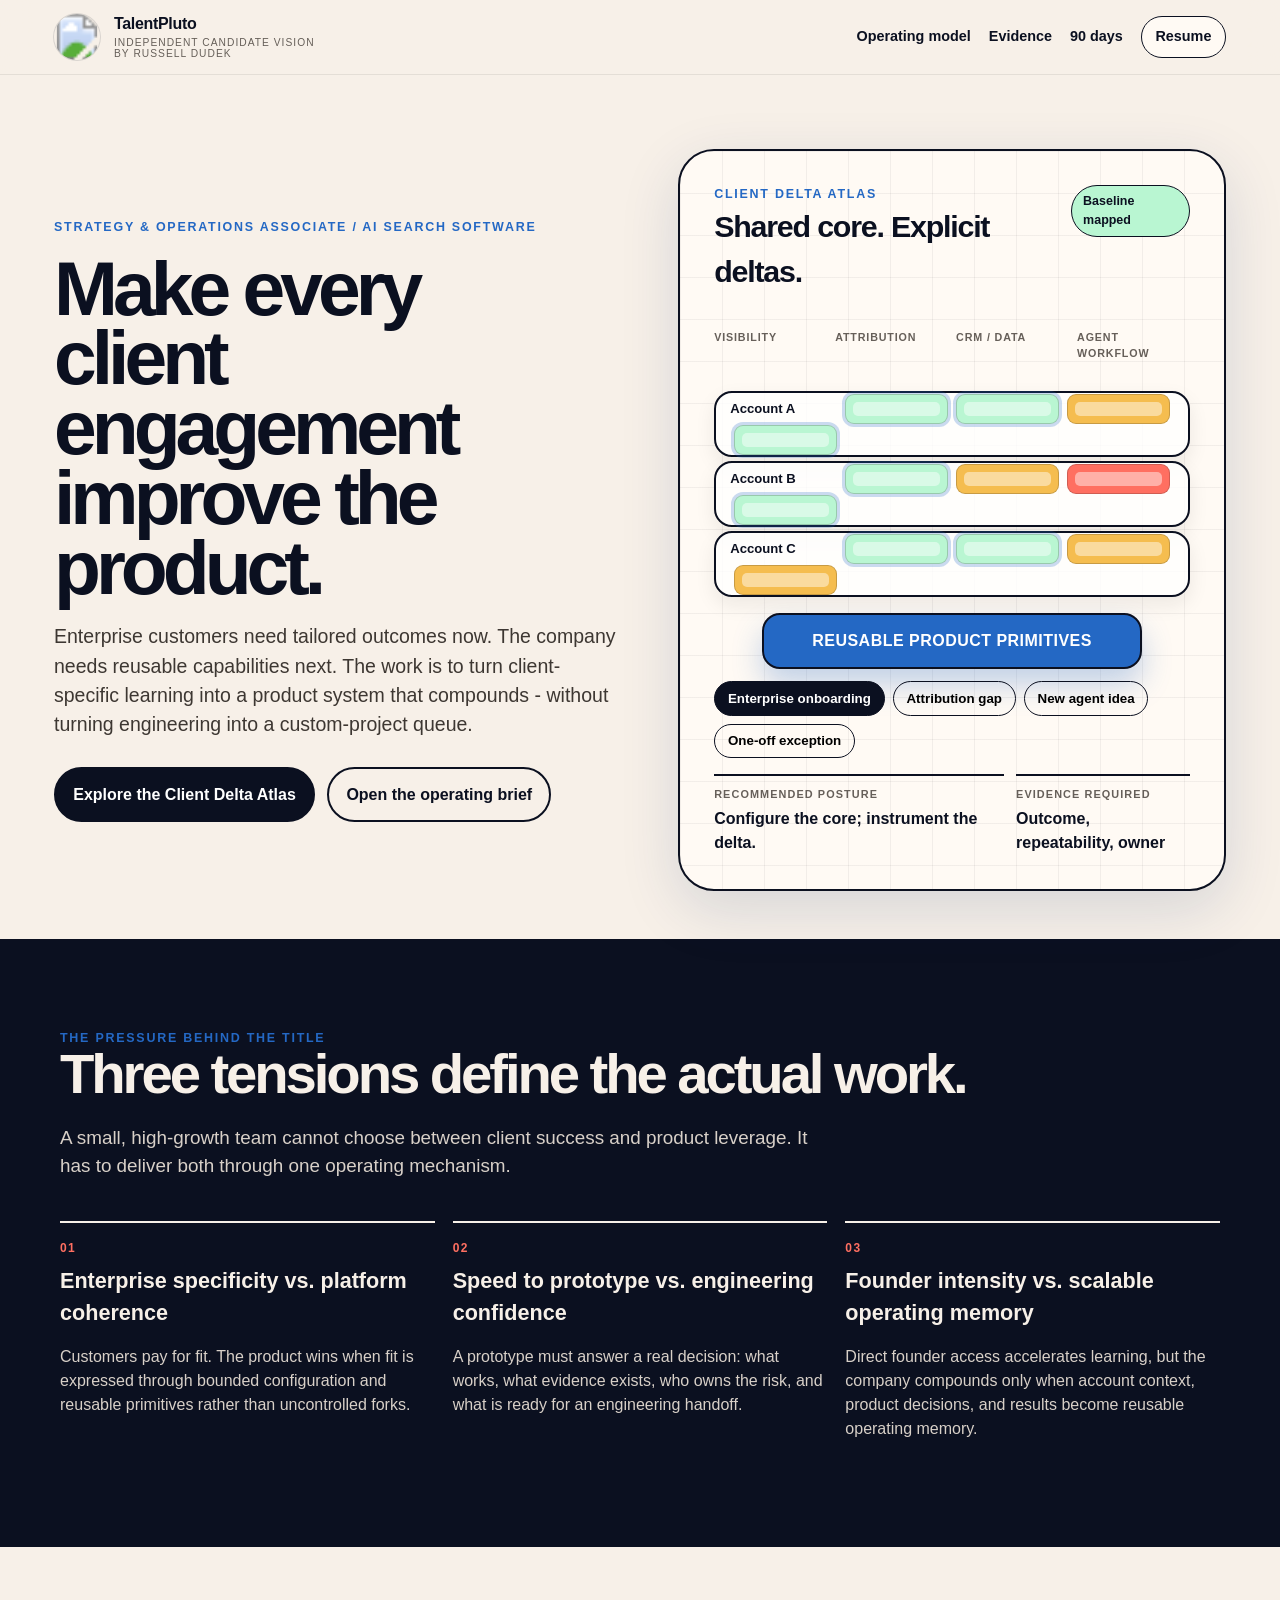
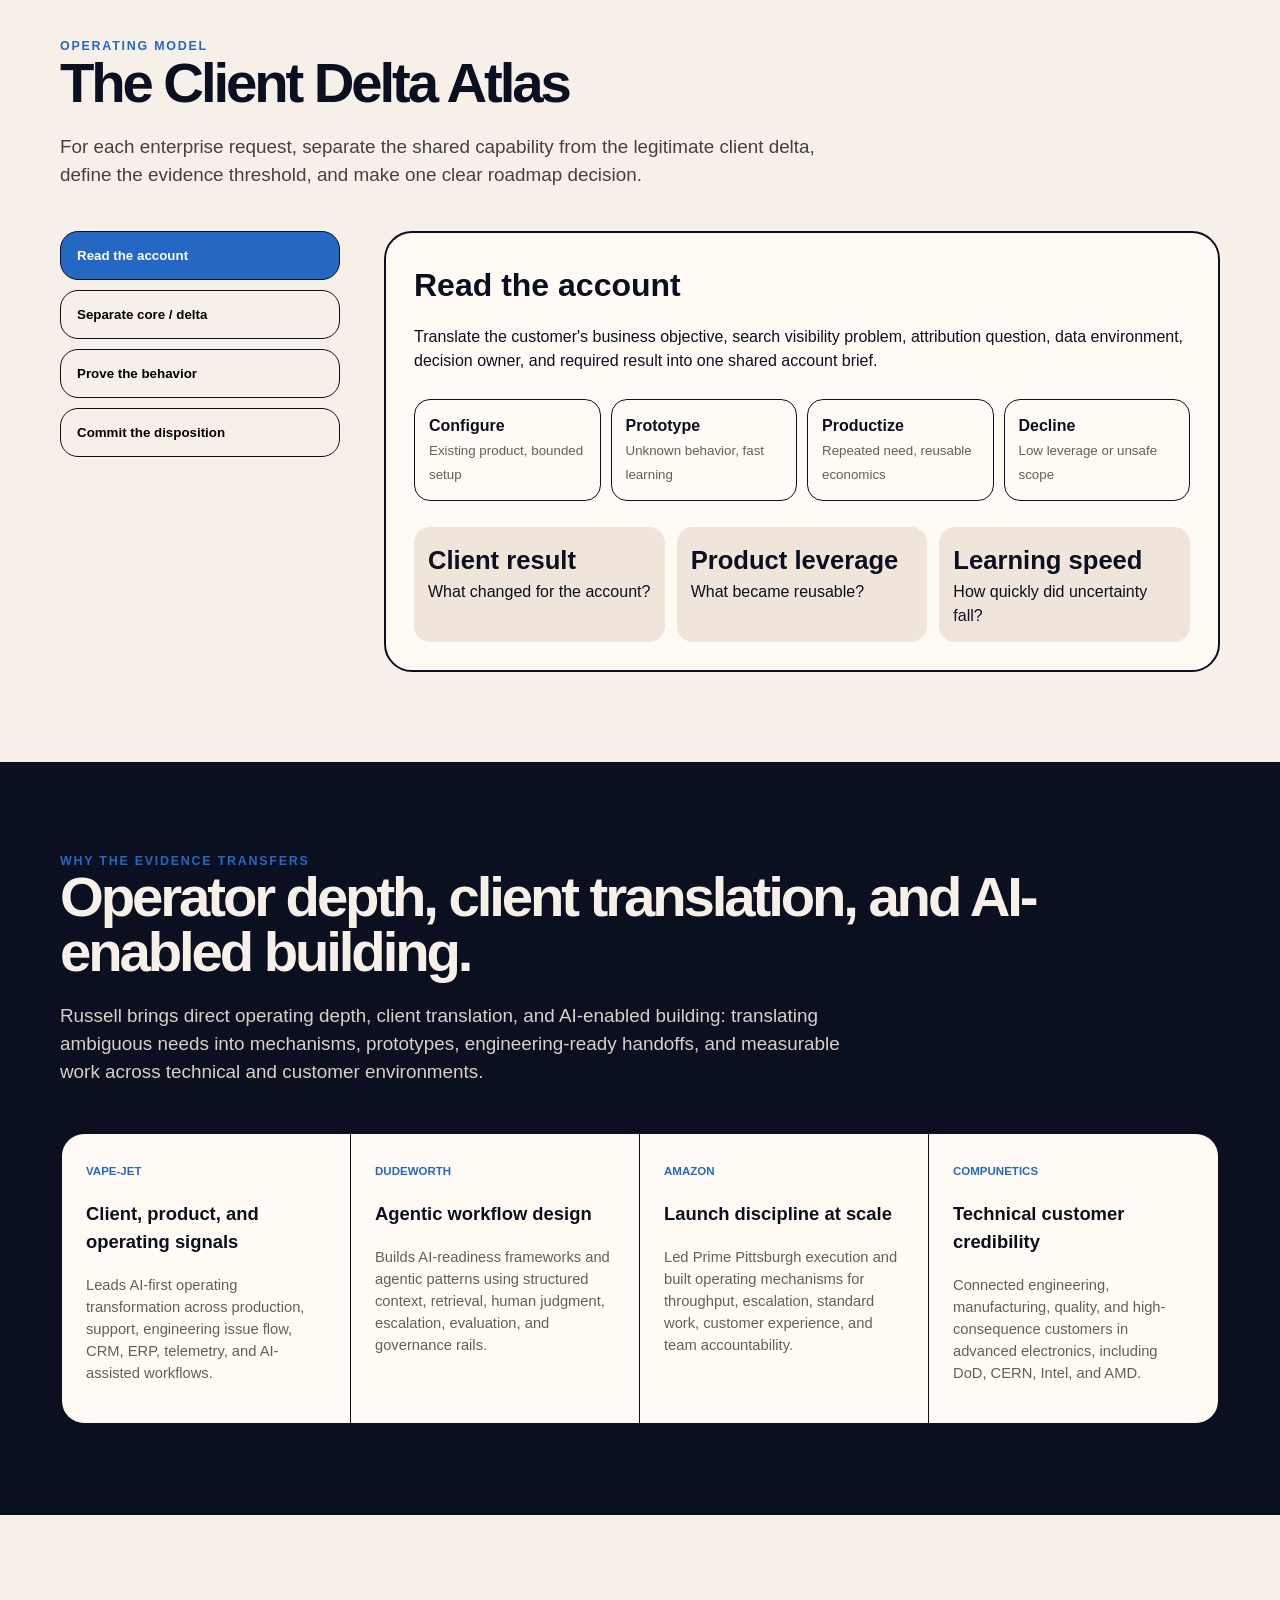
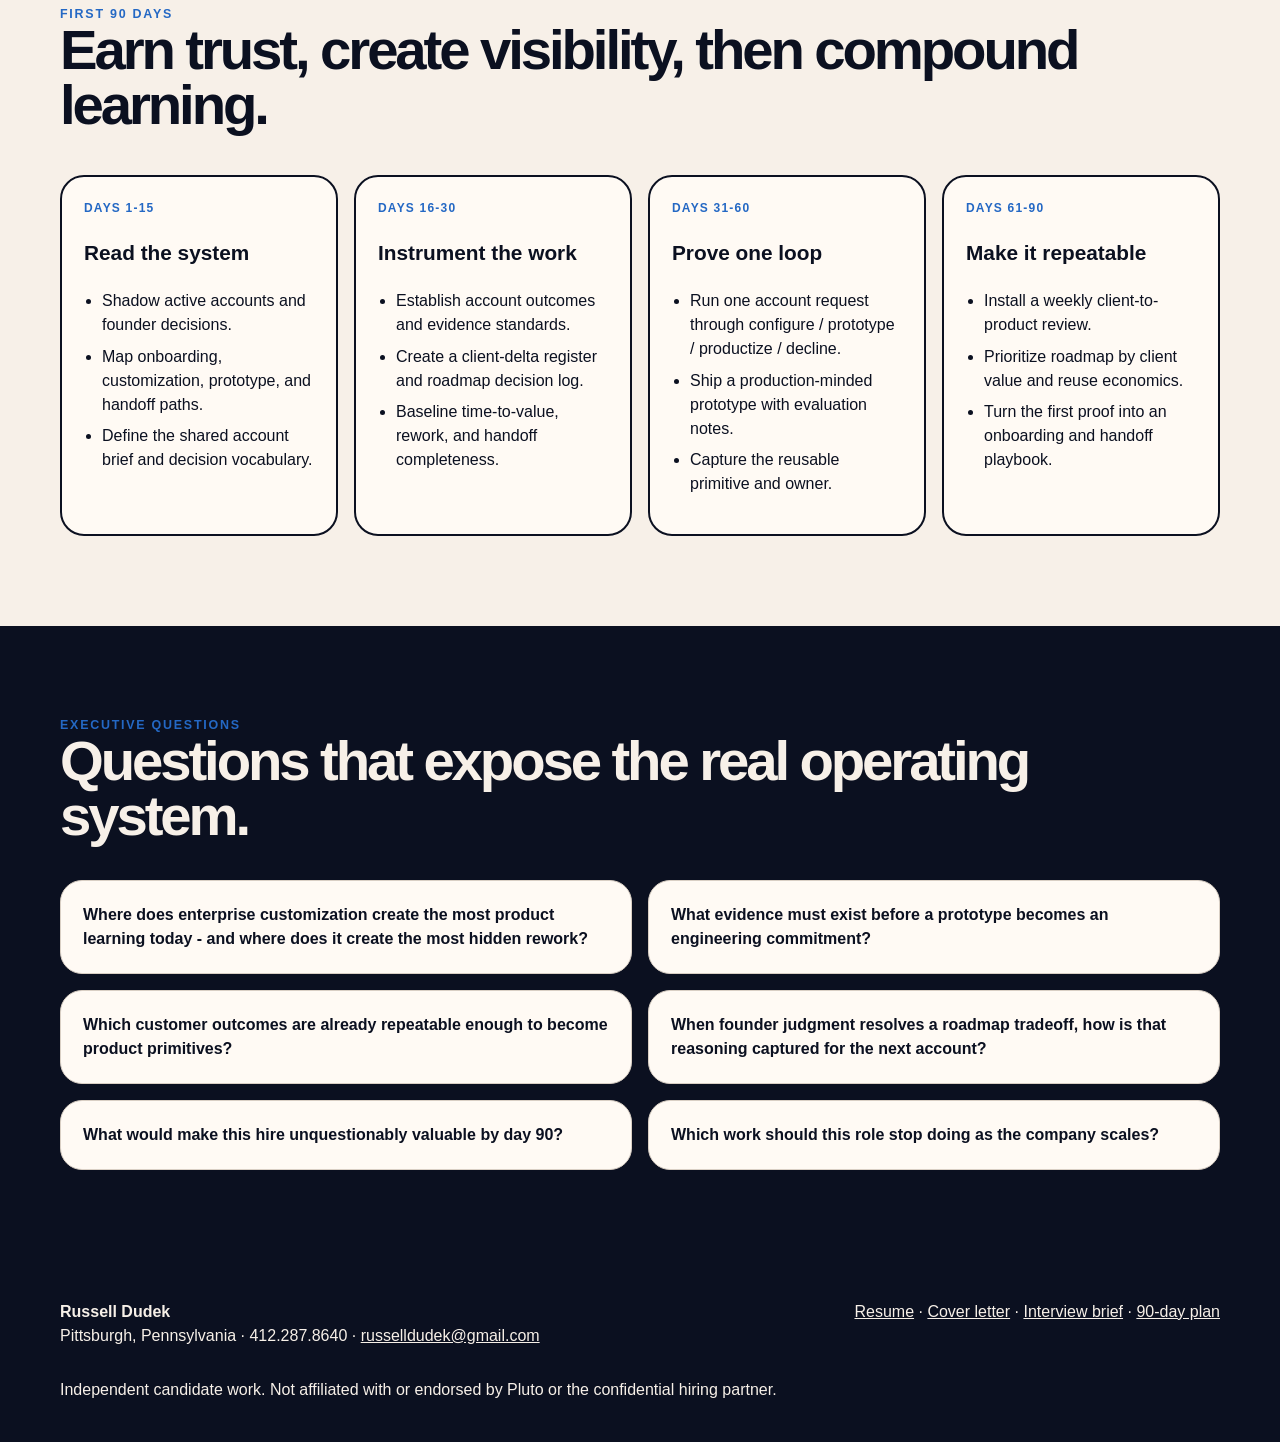
==== commit 5cf736a2: "Publish audited TalentPluto candidate campaign" ====
--- a/index.html
+++ b/index.html
@@ -1,187 +1,12 @@
-<!doctype html>
-<html lang="en">
-<head>
-  <meta charset="utf-8">
-  <meta name="viewport" content="width=device-width, initial-scale=1">
-  <title>Russell Dudek | Strategy & Operations Associate</title>
-  <meta name="description" content="Independent candidate vision for the TalentPluto Strategy & Operations Associate opportunity in AI search software.">
-  <link rel="stylesheet" href="styles.css">
-</head>
-<body>
-  <a class="skip-link" href="#main">Skip to content</a>
-  <header class="site-header">
-    <a class="identity" href="index.html" aria-label="TalentPluto candidate vision home">
-      <img src="assets/brand/talentpluto-logo.svg" alt="TalentPluto">
-      <span><b>TalentPluto</b><small>Independent candidate vision by Russell Dudek</small></span>
-    </a>
-    <nav aria-label="Primary navigation">
-      <a href="#thesis">Thesis</a>
-      <a href="#system">Operating system</a>
-      <a href="#evidence">Evidence</a>
-      <a href="#entry">90 days</a>
-      <a class="nav-cta" href="resume.html">Resume</a>
-    </nav>
-  </header>
-
-  <main id="main">
-    <section class="hero" id="thesis">
-      <div class="hero-copy">
-        <p class="role-line">Strategy &amp; Operations Associate · AI search software</p>
-        <h1>Turn every enterprise engagement into product advantage.</h1>
-        <p class="hero-lede">The role is not half consulting and half product management. It is one closed-loop job: understand the customer, shape the right solution, prove what works, and return the learning to the roadmap.</p>
-        <div class="hero-actions">
-          <a class="button button-primary" href="#system">Explore the operating system</a>
-          <a class="button button-ghost" href="interview-brief.html">Read the interview thesis</a>
-        </div>
-        <div class="proof-line" aria-label="Role alignment summary">
-          <span>Enterprise onboarding</span><span>Product discovery</span><span>Agent prototyping</span><span>Operating cadence</span>
-        </div>
-      </div>
-
-      <div class="hero-system" aria-label="Client-to-product learning loop">
-        <div class="system-orbit" aria-hidden="true">
-          <div class="orbit-ring ring-one"></div>
-          <div class="orbit-ring ring-two"></div>
-          <div class="orbit-ring ring-three"></div>
-          <div class="orbit-core"><img src="assets/brand/talentpluto-logo.svg" alt=""></div>
-          <div class="orbit-node node-client"><span>CLIENT</span><strong>Outcome</strong></div>
-          <div class="orbit-node node-context"><span>CONTEXT</span><strong>Delta</strong></div>
-          <div class="orbit-node node-prototype"><span>PROTOTYPE</span><strong>Proof</strong></div>
-          <div class="orbit-node node-product"><span>PRODUCT</span><strong>Leverage</strong></div>
-          <div class="signal signal-a"></div><div class="signal signal-b"></div>
-        </div>
-        <p class="system-caption"><b>Client learning should not disappear into delivery.</b> It should become a reusable product decision.</p>
-      </div>
-    </section>
-
-    <section class="pressure-band" aria-label="Role tensions">
-      <div class="band-intro">
-        <p>The actual work</p>
-        <h2>Deliver specificity without manufacturing product chaos.</h2>
-      </div>
-      <div class="tension-rail">
-        <article><span>01</span><h3>Bespoke value</h3><p>Enterprise customers need solutions that fit their data, attribution model, and operating reality.</p></article>
-        <div class="rail-arrow" aria-hidden="true">↔</div>
-        <article><span>02</span><h3>Reusable leverage</h3><p>The company needs shared primitives, clean handoffs, and product learning that compounds across accounts.</p></article>
-      </div>
-    </section>
-
-    <section class="system-section" id="system">
-      <div class="section-heading">
-        <p>Client-to-Product Translation System</p>
-        <h2>One decision record from first conversation to roadmap commitment.</h2>
-        <p class="section-intro">Select a scenario. The same four-part system changes the operating decision, the evidence threshold, the human authority, and the return to product.</p>
-      </div>
-
-      <div class="scenario-bar" role="group" aria-label="Enterprise scenarios">
-        <button data-scenario="onboarding" aria-pressed="true">Enterprise onboarding</button>
-        <button data-scenario="attribution" aria-pressed="false">Attribution gap</button>
-        <button data-scenario="agent" aria-pressed="false">New agent concept</button>
-        <button data-scenario="exception" aria-pressed="false">One-off exception</button>
-      </div>
-
-      <div class="translator" id="translator" aria-live="polite">
-        <div class="translation-spine" aria-hidden="true"><span></span></div>
-        <article class="translation-stage" data-stage-card="context">
-          <div class="stage-index">01</div>
-          <div><p>READ</p><h3>Account context</h3><span id="contextValue">Business objective, visibility gap, data environment, owner.</span></div>
-        </article>
-        <article class="translation-stage" data-stage-card="delta">
-          <div class="stage-index">02</div>
-          <div><p>SEPARATE</p><h3>Core vs. legitimate delta</h3><span id="deltaValue">Configure the shared product; instrument the client-specific delta.</span></div>
-        </article>
-        <article class="translation-stage" data-stage-card="proof">
-          <div class="stage-index">03</div>
-          <div><p>PROVE</p><h3>Prototype and evidence</h3><span id="proofValue">Confirm task fit, failure modes, human review, and measurable outcome.</span></div>
-        </article>
-        <article class="translation-stage" data-stage-card="decision">
-          <div class="stage-index">04</div>
-          <div><p>COMMIT</p><h3>Product disposition</h3><span id="decisionValue">Configure now. Return evidence to the roadmap review.</span></div>
-        </article>
-        <aside class="decision-output">
-          <div class="output-label">Recommended posture</div>
-          <strong id="postureValue">Configure the core. Instrument the delta.</strong>
-          <div class="output-grid">
-            <div><span>Evidence</span><b id="evidenceValue">Outcome · repeatability · owner</b></div>
-            <div><span>Human authority</span><b id="authorityValue">Account lead + product owner</b></div>
-            <div><span>Learning return</span><b id="returnValue">Onboarding playbook + roadmap signal</b></div>
-          </div>
-        </aside>
-      </div>
-    </section>
-
-    <section class="evidence-section" id="evidence">
-      <div class="section-heading light-heading">
-        <p>Why Russell</p>
-        <h2>A hands-on operator who works where customers, product, and execution meet.</h2>
-      </div>
-      <div class="evidence-track">
-        <article>
-          <div class="evidence-meta"><span>2025–Present</span><b>Vape-Jet</b></div>
-          <h3>Turned fragmented operating signals into a visible system of work.</h3>
-          <p>Leads AI-first transformation across production, quality, customer success, support, engineering issue flow, ERP/Odoo, CRM, telemetry, and AI-assisted workflows.</p>
-          <div class="evidence-tag">Direct operating translation</div>
-        </article>
-        <article>
-          <div class="evidence-meta"><span>2017–Present</span><b>DudeWorth</b></div>
-          <h3>Designed agentic workflows around authority, evidence, and adoption.</h3>
-          <p>Builds AI-readiness frameworks and agent patterns using structured context, retrieval, human judgment, escalation, evaluation, and governance rails.</p>
-          <div class="evidence-tag">AI-enabled product thinking</div>
-        </article>
-        <article>
-          <div class="evidence-meta"><span>2014–2018</span><b>Amazon</b></div>
-          <h3>Built customer-backward operating mechanisms under launch pressure.</h3>
-          <p>Led Amazon Prime Pittsburgh execution supporting approximately five million second-day orders annually, with standard work, escalation, throughput visibility, and accountability routines.</p>
-          <div class="evidence-tag">Launch and scale discipline</div>
-        </article>
-        <article>
-          <div class="evidence-meta"><span>2000–2013</span><b>Compunetics</b></div>
-          <h3>Bridged technical teams and high-consequence customers.</h3>
-          <p>Connected engineering, manufacturing, quality, and customer delivery in advanced electronics, including work involving DoD, CERN, Intel, and AMD.</p>
-          <div class="evidence-tag">Technical client credibility</div>
-        </article>
-      </div>
-    </section>
-
-    <section class="entry-section" id="entry">
-      <div class="section-heading">
-        <p>First 90 days</p>
-        <h2>Earn context. Prove one loop. Install the learning cadence.</h2>
-      </div>
-      <div class="entry-map">
-        <article><span>Days 1–15</span><h3>Read the system</h3><p>Shadow accounts and founder decisions. Map onboarding, customization, prototyping, and engineering handoffs.</p></article>
-        <article><span>Days 16–30</span><h3>Instrument the work</h3><p>Create a shared account brief, delta register, evidence standard, and product-decision log.</p></article>
-        <article><span>Days 31–60</span><h3>Prove one loop</h3><p>Run a real client need through context, delta, prototype, evidence, and disposition.</p></article>
-        <article><span>Days 61–90</span><h3>Make it repeatable</h3><p>Install the weekly client-to-product review and turn the first proof into reusable onboarding and handoff patterns.</p></article>
-      </div>
-    </section>
-
-    <section class="questions-section">
-      <div class="questions-copy"><p>Executive questions</p><h2>The questions I would use to expose the real operating system.</h2></div>
-      <ol>
-        <li>Where does enterprise customization create the most product learning—and the most hidden rework?</li>
-        <li>What evidence must exist before a prototype becomes an engineering commitment?</li>
-        <li>Which customer outcomes are already repeatable enough to become product primitives?</li>
-        <li>When founder judgment resolves a roadmap tradeoff, how is that reasoning captured for the next account?</li>
-        <li>What would make this hire unquestionably valuable by day 90?</li>
-      </ol>
-    </section>
-
-    <section class="closing-section">
-      <div><p>Candidate vision by Russell Dudek</p><h2>Make client work compound.</h2></div>
-      <div class="closing-actions">
-        <a class="button button-light" href="resume.html">View the role-aligned resume</a>
-        <a class="text-link" href="cover-letter.html">Cover letter</a>
-        <a class="text-link" href="entry-plan.html">90-day plan</a>
-      </div>
-    </section>
-  </main>
-
-  <footer>
-    <div><b>Russell Dudek</b><span>Pittsburgh, Pennsylvania · 412.287.8640 · <a href="mailto:russelldudek@gmail.com">russelldudek@gmail.com</a></span></div>
-    <div><a href="https://www.linkedin.com/in/russelldudek">LinkedIn</a><a href="https://russelldudek.github.io/TalentPluto/">https://russelldudek.github.io/TalentPluto/</a></div>
-    <p>Independent candidate work. Not affiliated with or endorsed by TalentPluto or the confidential hiring partner.</p>
-  </footer>
-  <script src="app.js"></script>
-</body>
-</html>
+<!doctype html><html lang="en"><head><meta charset="utf-8"><meta name="viewport" content="width=device-width,initial-scale=1"><title>Russell Dudek | Strategy & Operations Associate Candidate Vision</title><meta name="description" content="Independent candidate vision for a TalentPluto-managed Strategy & Operations Associate search in AI search software."><link rel="stylesheet" href="styles.css"></head><body>
+<a class="skip" href="#main">Skip to content</a>
+<header class="site-header"><nav class="nav" aria-label="Primary"><a class="brand-lockup" href="index.html"><img src="assets/brand/talentpluto-logo.svg" alt="TalentPluto logo"><span><strong>TalentPluto</strong><small>Independent candidate vision<br>by Russell Dudek</small></span></a><div class="nav-links"><a href="#system">Operating model</a><a href="#evidence">Evidence</a><a href="#entry">90 days</a><a class="pill" href="resume.html">Resume</a></div></nav></header>
+<main id="main">
+<section class="hero"><div><div class="eyebrow">Strategy & Operations Associate / AI search software</div><h1>Make every client engagement improve the product.</h1><p class="lede">Enterprise customers need tailored outcomes now. The company needs reusable capabilities next. The work is to turn client-specific learning into a product system that compounds - without turning engineering into a custom-project queue.</p><div class="hero-actions"><a class="button" href="#system">Explore the Client Delta Atlas</a><a class="button secondary" href="client-product-brief.html">Open the operating brief</a></div></div>
+<div class="atlas" id="atlas" aria-live="polite"><div class="atlas-title"><div><div class="eyebrow">Client Delta Atlas</div><h2>Shared core. Explicit deltas.</h2></div><span class="state-badge" id="stateBadge">Baseline mapped</span></div><div class="axis-labels"><span>Visibility</span><span>Attribution</span><span>CRM / data</span><span>Agent workflow</span></div><div class="delta-map" aria-hidden="true"><div class="account-layer"><strong>Account A</strong><span class="cell shared"></span><span class="cell shared"></span><span class="cell delta"></span><span class="cell shared"></span></div><div class="account-layer"><strong>Account B</strong><span class="cell shared"></span><span class="cell delta"></span><span class="cell risk"></span><span class="cell shared"></span></div><div class="account-layer"><strong>Account C</strong><span class="cell shared"></span><span class="cell shared"></span><span class="cell delta"></span><span class="cell delta"></span></div><div class="core-plate">REUSABLE PRODUCT PRIMITIVES</div></div><div class="scenario-controls" role="group" aria-label="Client scenarios"><button data-scenario="onboarding" aria-pressed="true">Enterprise onboarding</button><button data-scenario="attribution" aria-pressed="false">Attribution gap</button><button data-scenario="agent" aria-pressed="false">New agent idea</button><button data-scenario="exception" aria-pressed="false">One-off exception</button></div><div class="atlas-readout"><div class="readout-block"><div class="readout-label">Recommended posture</div><div class="readout-value" id="posture">Configure the core; instrument the delta.</div></div><div class="readout-block"><div class="readout-label">Evidence required</div><div class="readout-value" id="evidenceReadout">Outcome, repeatability, owner</div></div></div></div></section>
+<section class="section dark"><div class="section-inner"><div class="eyebrow">The pressure behind the title</div><h2>Three tensions define the actual work.</h2><p class="intro">A small, high-growth team cannot choose between client success and product leverage. It has to deliver both through one operating mechanism.</p><div class="tension-grid"><article class="tension"><div class="num">01</div><h3>Enterprise specificity vs. platform coherence</h3><p>Customers pay for fit. The product wins when fit is expressed through bounded configuration and reusable primitives rather than uncontrolled forks.</p></article><article class="tension"><div class="num">02</div><h3>Speed to prototype vs. engineering confidence</h3><p>A prototype must answer a real decision: what works, what evidence exists, who owns the risk, and what is ready for an engineering handoff.</p></article><article class="tension"><div class="num">03</div><h3>Founder intensity vs. scalable operating memory</h3><p>Direct founder access accelerates learning, but the company compounds only when account context, product decisions, and results become reusable operating memory.</p></article></div></div></section>
+<section class="section" id="system"><div class="section-inner"><div class="eyebrow">Operating model</div><h2>The Client Delta Atlas</h2><p class="intro">For each enterprise request, separate the shared capability from the legitimate client delta, define the evidence threshold, and make one clear roadmap decision.</p><div class="model"><div class="model-nav" role="tablist" aria-label="Operating stages"><button role="tab" aria-selected="true" data-stage="read">Read the account</button><button role="tab" aria-selected="false" data-stage="separate">Separate core / delta</button><button role="tab" aria-selected="false" data-stage="prove">Prove the behavior</button><button role="tab" aria-selected="false" data-stage="decide">Commit the disposition</button></div><div class="model-panel" id="modelPanel"><h3 id="stageTitle">Read the account</h3><p id="stageCopy">Translate the customer's business objective, search visibility problem, attribution question, data environment, decision owner, and required result into one shared account brief.</p><div class="decision-strip"><div class="decision"><strong>Configure</strong><small>Existing product, bounded setup</small></div><div class="decision"><strong>Prototype</strong><small>Unknown behavior, fast learning</small></div><div class="decision"><strong>Productize</strong><small>Repeated need, reusable economics</small></div><div class="decision"><strong>Decline</strong><small>Low leverage or unsafe scope</small></div></div><div class="metric-row"><div class="metric"><b>Client result</b><span>What changed for the account?</span></div><div class="metric"><b>Product leverage</b><span>What became reusable?</span></div><div class="metric"><b>Learning speed</b><span>How quickly did uncertainty fall?</span></div></div></div></div></div></section>
+<section class="section dark" id="evidence"><div class="section-inner"><div class="eyebrow">Why the evidence transfers</div><h2>Operator depth, client translation, and AI-enabled building.</h2><p class="intro">Russell brings direct operating depth, client translation, and AI-enabled building: translating ambiguous needs into mechanisms, prototypes, engineering-ready handoffs, and measurable work across technical and customer environments.</p><div class="evidence-river"><article class="evidence-step"><span>VAPE-JET</span><h3>Client, product, and operating signals</h3><p>Leads AI-first operating transformation across production, support, engineering issue flow, CRM, ERP, telemetry, and AI-assisted workflows.</p></article><article class="evidence-step"><span>DUDEWORTH</span><h3>Agentic workflow design</h3><p>Builds AI-readiness frameworks and agentic patterns using structured context, retrieval, human judgment, escalation, evaluation, and governance rails.</p></article><article class="evidence-step"><span>AMAZON</span><h3>Launch discipline at scale</h3><p>Led Prime Pittsburgh execution and built operating mechanisms for throughput, escalation, standard work, customer experience, and team accountability.</p></article><article class="evidence-step"><span>COMPUNETICS</span><h3>Technical customer credibility</h3><p>Connected engineering, manufacturing, quality, and high-consequence customers in advanced electronics, including DoD, CERN, Intel, and AMD.</p></article></div></div></section>
+<section class="section" id="entry"><div class="section-inner"><div class="eyebrow">First 90 days</div><h2>Earn trust, create visibility, then compound learning.</h2><div class="timeline"><article class="phase"><div class="days">Days 1-15</div><h3>Read the system</h3><ul><li>Shadow active accounts and founder decisions.</li><li>Map onboarding, customization, prototype, and handoff paths.</li><li>Define the shared account brief and decision vocabulary.</li></ul></article><article class="phase"><div class="days">Days 16-30</div><h3>Instrument the work</h3><ul><li>Establish account outcomes and evidence standards.</li><li>Create a client-delta register and roadmap decision log.</li><li>Baseline time-to-value, rework, and handoff completeness.</li></ul></article><article class="phase"><div class="days">Days 31-60</div><h3>Prove one loop</h3><ul><li>Run one account request through configure / prototype / productize / decline.</li><li>Ship a production-minded prototype with evaluation notes.</li><li>Capture the reusable primitive and owner.</li></ul></article><article class="phase"><div class="days">Days 61-90</div><h3>Make it repeatable</h3><ul><li>Install a weekly client-to-product review.</li><li>Prioritize roadmap by client value and reuse economics.</li><li>Turn the first proof into an onboarding and handoff playbook.</li></ul></article></div></div></section>
+<section class="section dark"><div class="section-inner"><div class="eyebrow">Executive questions</div><h2>Questions that expose the real operating system.</h2><div class="question-list"><div class="question">Where does enterprise customization create the most product learning today - and where does it create the most hidden rework?</div><div class="question">What evidence must exist before a prototype becomes an engineering commitment?</div><div class="question">Which customer outcomes are already repeatable enough to become product primitives?</div><div class="question">When founder judgment resolves a roadmap tradeoff, how is that reasoning captured for the next account?</div><div class="question">What would make this hire unquestionably valuable by day 90?</div><div class="question">Which work should this role stop doing as the company scales?</div></div></div></section>
+</main><footer class="footer"><div class="footer-inner"><div><strong>Russell Dudek</strong><br>Pittsburgh, Pennsylvania · 412.287.8640 · <a href="mailto:russelldudek@gmail.com">russelldudek@gmail.com</a></div><div><a href="resume.html">Resume</a> · <a href="cover-letter.html">Cover letter</a> · <a href="interview-brief.html">Interview brief</a> · <a href="entry-plan.html">90-day plan</a></div><div>Independent candidate work. Not affiliated with or endorsed by Pluto or the confidential hiring partner.</div></div></footer><script src="app.js"></script></body></html>
--- a/styles.css
+++ b/styles.css
@@ -1,19 +1,19 @@
 
 :root{
-  --ink:#171717; --paper:#f7f0e8; --cream:#fffaf4; --violet:#6f4cff; --mint:#b9f6d2;
+  --ink:#0b1020; --paper:#f7f0e8; --cream:#fffaf4; --violet:#2468c4; --mint:#b9f6d2;
   --coral:#ff6f61; --amber:#f5bd4f; --line:#d9cfc4; --muted:#665f59; --white:#fff;
-  --shadow:0 18px 60px rgba(34,27,20,.12); --radius:24px;
+  --shadow:0 18px 60px rgba(14,52,112,.14); --radius:24px;
 }
 *{box-sizing:border-box} html{scroll-behavior:smooth} body{margin:0;background:var(--paper);color:var(--ink);font-family:Arial,Helvetica,sans-serif;line-height:1.5}
 a{color:inherit}.skip{position:absolute;left:-9999px}.skip:focus{left:1rem;top:1rem;background:#fff;padding:.7rem 1rem;z-index:1000}
 .site-header{position:sticky;top:0;z-index:50;background:rgba(247,240,232,.92);backdrop-filter:blur(16px);border-bottom:1px solid rgba(23,23,23,.08)}
-.nav{max-width:1220px;margin:auto;padding:14px 24px;display:flex;align-items:center;justify-content:space-between;gap:20px}.brand-lockup{display:flex;align-items:center;gap:14px;text-decoration:none}.brand-lockup img{width:112px;height:auto}.brand-lockup span{font-size:.75rem;text-transform:uppercase;letter-spacing:.12em;color:var(--muted)}
+.nav{max-width:1220px;margin:auto;padding:14px 24px;display:flex;align-items:center;justify-content:space-between;gap:20px}.brand-lockup{display:flex;align-items:center;gap:14px;text-decoration:none}.brand-lockup img{width:46px;height:46px;object-fit:contain;border-radius:50%;box-shadow:0 0 0 1px rgba(11,16,32,.12);flex:0 0 auto}.brand-lockup span{display:grid;line-height:1.08}.brand-lockup strong{font-size:1rem;letter-spacing:-.02em}.brand-lockup small{margin-top:.28rem;font-size:.64rem;text-transform:uppercase;letter-spacing:.1em;color:var(--muted)}
 .nav-links{display:flex;gap:18px;align-items:center;flex-wrap:wrap}.nav-links a{text-decoration:none;font-weight:700;font-size:.9rem}.nav-links .pill{border:1px solid var(--ink);padding:.55rem .85rem;border-radius:999px;background:var(--cream)}
 .hero{max-width:1220px;margin:0 auto;padding:74px 24px 48px;display:grid;grid-template-columns:1.02fr .98fr;gap:54px;align-items:center;min-height:760px}.eyebrow{font-size:.78rem;letter-spacing:.14em;text-transform:uppercase;font-weight:800;color:var(--violet)}h1{font-family:"Trebuchet MS",Arial,sans-serif;font-size:clamp(3.2rem,6vw,6.8rem);line-height:.91;letter-spacing:-.065em;margin:.22em 0 .25em;max-width:12ch}.lede{font-size:1.22rem;max-width:620px;color:#3d3732}.hero-actions{display:flex;gap:12px;flex-wrap:wrap;margin-top:28px}.button{display:inline-flex;align-items:center;justify-content:center;padding:.82rem 1.08rem;border-radius:999px;border:2px solid var(--ink);font-weight:800;text-decoration:none;background:var(--ink);color:#fff}.button.secondary{background:transparent;color:var(--ink)}
 .atlas{position:relative;min-height:540px;background:var(--cream);border:2px solid var(--ink);border-radius:36px;box-shadow:var(--shadow);overflow:hidden;padding:34px}.atlas:before{content:"";position:absolute;inset:0;background-image:linear-gradient(rgba(23,23,23,.055) 1px,transparent 1px),linear-gradient(90deg,rgba(23,23,23,.055) 1px,transparent 1px);background-size:42px 42px;pointer-events:none}.atlas-title{position:relative;display:flex;justify-content:space-between;gap:15px;align-items:flex-start}.atlas-title h2{font-family:"Trebuchet MS",sans-serif;margin:0;font-size:1.9rem;letter-spacing:-.04em}.state-badge{padding:.4rem .7rem;border-radius:999px;background:var(--mint);font-weight:800;font-size:.78rem;border:1px solid var(--ink)}
 .axis-labels{position:relative;display:grid;grid-template-columns:repeat(4,1fr);gap:8px;margin:34px 0 12px;font-size:.67rem;text-transform:uppercase;letter-spacing:.08em;font-weight:800;color:var(--muted)}
 .delta-map{position:relative;height:290px}.account-layer{position:absolute;left:0;right:0;height:66px;border:2px solid var(--ink);border-radius:18px;display:grid;grid-template-columns:repeat(4,1fr);align-items:center;padding:0 14px;transition:transform .7s cubic-bezier(.2,.8,.2,1),opacity .5s;background:rgba(255,255,255,.78);box-shadow:0 8px 20px rgba(23,23,23,.08)}.account-layer:nth-child(1){top:0;transform:translateX(-12px)}.account-layer:nth-child(2){top:88px;transform:translateX(10px)}.account-layer:nth-child(3){top:176px;transform:translateX(-4px)}.account-layer strong{font-size:.82rem}.cell{height:30px;margin:0 4px;border-radius:9px;border:1px solid rgba(23,23,23,.2);background:#eee5db;position:relative}.cell.shared{background:var(--mint)}.cell.delta{background:var(--amber)}.cell.risk{background:var(--coral)}.cell:after{content:"";position:absolute;inset:7px;border-radius:5px;background:rgba(255,255,255,.45)}
-.core-plate{position:absolute;left:10%;right:10%;bottom:-6px;height:56px;border:2px solid var(--ink);background:var(--violet);color:white;border-radius:18px;display:flex;align-items:center;justify-content:center;font-weight:900;letter-spacing:.03em;box-shadow:0 16px 30px rgba(111,76,255,.28);transform:translateY(18px);opacity:.15;transition:.7s}.atlas.resolved .account-layer:nth-child(1){transform:translateX(0) translateY(18px)}.atlas.resolved .account-layer:nth-child(2){transform:translateX(0)}.atlas.resolved .account-layer:nth-child(3){transform:translateX(0) translateY(-18px)}.atlas.resolved .core-plate{transform:translateY(0);opacity:1}.atlas.resolved .cell.shared{box-shadow:0 0 0 3px rgba(111,76,255,.24)}
+.core-plate{position:absolute;left:10%;right:10%;bottom:-6px;height:56px;border:2px solid var(--ink);background:var(--violet);color:white;border-radius:18px;display:flex;align-items:center;justify-content:center;font-weight:900;letter-spacing:.03em;box-shadow:0 16px 30px rgba(36,104,196,.28);transform:translateY(18px);opacity:.15;transition:.7s}.atlas.resolved .account-layer:nth-child(1){transform:translateX(0) translateY(18px)}.atlas.resolved .account-layer:nth-child(2){transform:translateX(0)}.atlas.resolved .account-layer:nth-child(3){transform:translateX(0) translateY(-18px)}.atlas.resolved .core-plate{transform:translateY(0);opacity:1}.atlas.resolved .cell.shared{box-shadow:0 0 0 3px rgba(36,104,196,.24)}
 .scenario-controls{position:relative;display:flex;gap:8px;flex-wrap:wrap;margin-top:18px}.scenario-controls button{border:1.5px solid var(--ink);background:transparent;border-radius:999px;padding:.55rem .8rem;font-weight:800;cursor:pointer}.scenario-controls button[aria-pressed="true"]{background:var(--ink);color:#fff}.atlas-readout{position:relative;margin-top:16px;display:grid;grid-template-columns:1.25fr .75fr;gap:12px}.readout-block{border-top:2px solid var(--ink);padding-top:10px}.readout-label{font-size:.68rem;text-transform:uppercase;letter-spacing:.1em;color:var(--muted);font-weight:800}.readout-value{font-weight:900;font-size:1rem;margin-top:4px}
 .section{padding:90px 24px}.section-inner{max-width:1160px;margin:auto}.section h2{font-family:"Trebuchet MS",sans-serif;font-size:clamp(2.5rem,4.4vw,4.8rem);line-height:.97;letter-spacing:-.055em;margin:0 0 22px}.intro{font-size:1.18rem;max-width:780px;color:#48413b}.dark{background:var(--ink);color:var(--paper)}.dark .intro{color:#d8d0c8}.tension-grid{display:grid;grid-template-columns:repeat(3,1fr);gap:18px;margin-top:40px}.tension{border-top:2px solid currentColor;padding-top:16px}.tension .num{font-size:.75rem;letter-spacing:.12em;color:var(--coral);font-weight:900}.tension h3{font-size:1.35rem;margin:.5rem 0}.tension p{color:#d8d0c8}
 .model{display:grid;grid-template-columns:280px 1fr;gap:44px;margin-top:42px}.model-nav{display:grid;gap:10px;align-content:start}.model-nav button{text-align:left;border:1.5px solid var(--ink);background:transparent;padding:16px;border-radius:18px;font-weight:900;cursor:pointer}.model-nav button[aria-selected="true"]{background:var(--violet);color:#fff}.model-panel{background:var(--cream);border:2px solid var(--ink);border-radius:28px;padding:28px;min-height:360px}.model-panel h3{font-family:"Trebuchet MS",sans-serif;font-size:2rem;margin:0 0 12px}.decision-strip{display:grid;grid-template-columns:repeat(4,1fr);gap:10px;margin:26px 0}.decision{border:1.5px solid var(--ink);border-radius:16px;padding:14px}.decision strong{display:block}.decision small{color:var(--muted)}.metric-row{display:grid;grid-template-columns:repeat(3,1fr);gap:12px}.metric{background:#efe5da;border-radius:16px;padding:14px}.metric b{display:block;font-size:1.6rem}
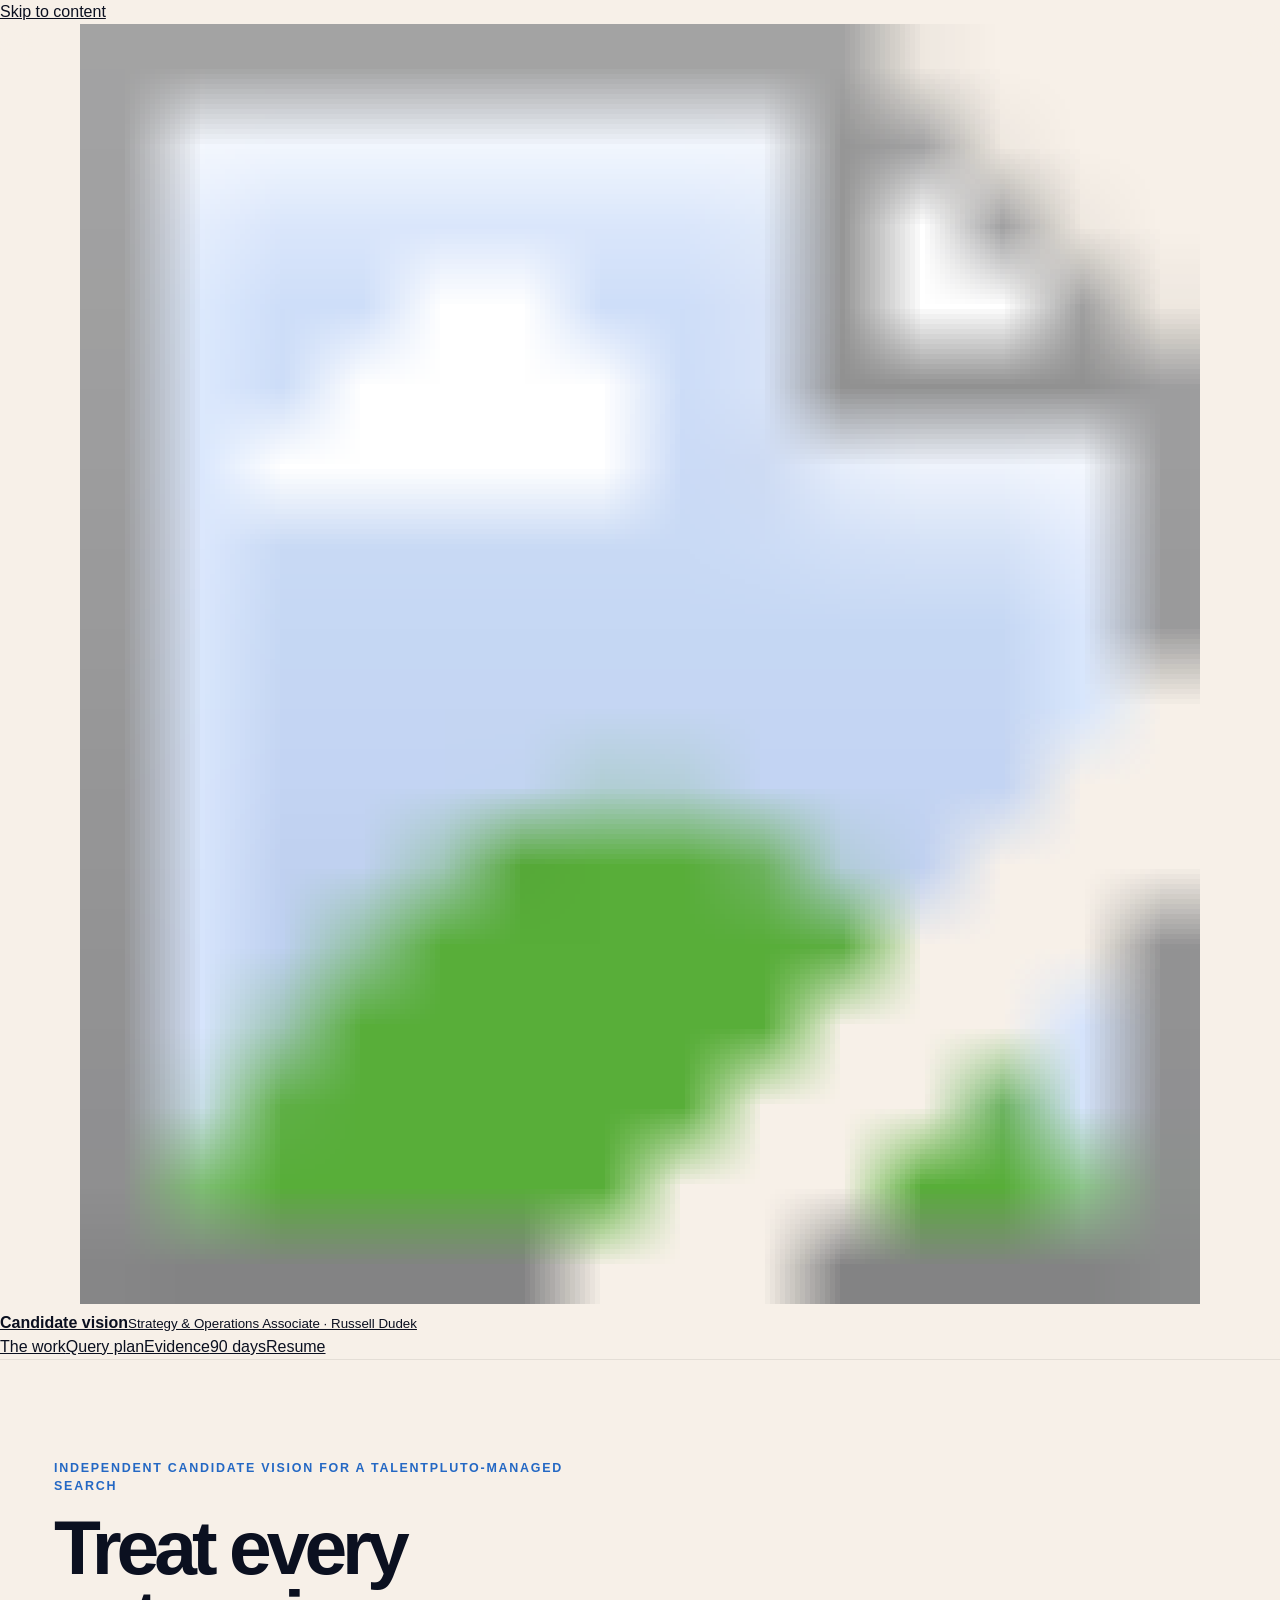
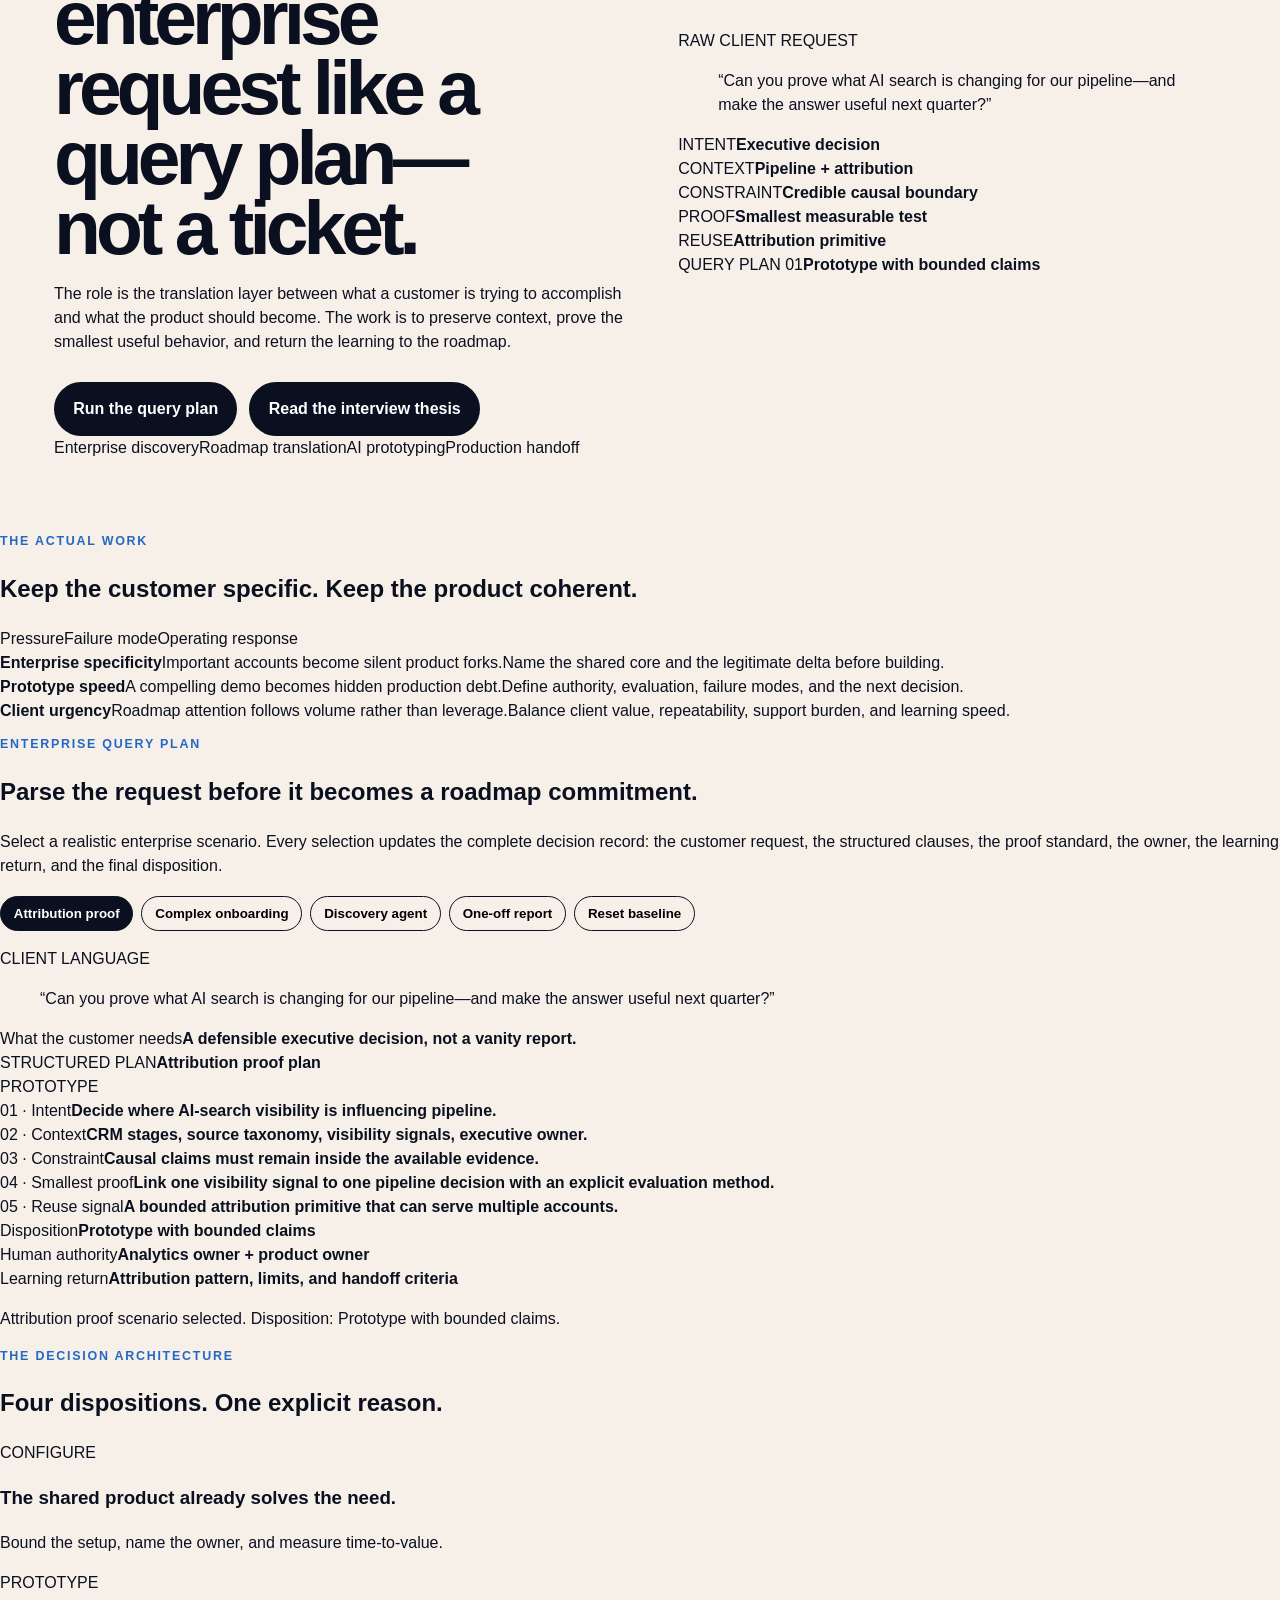
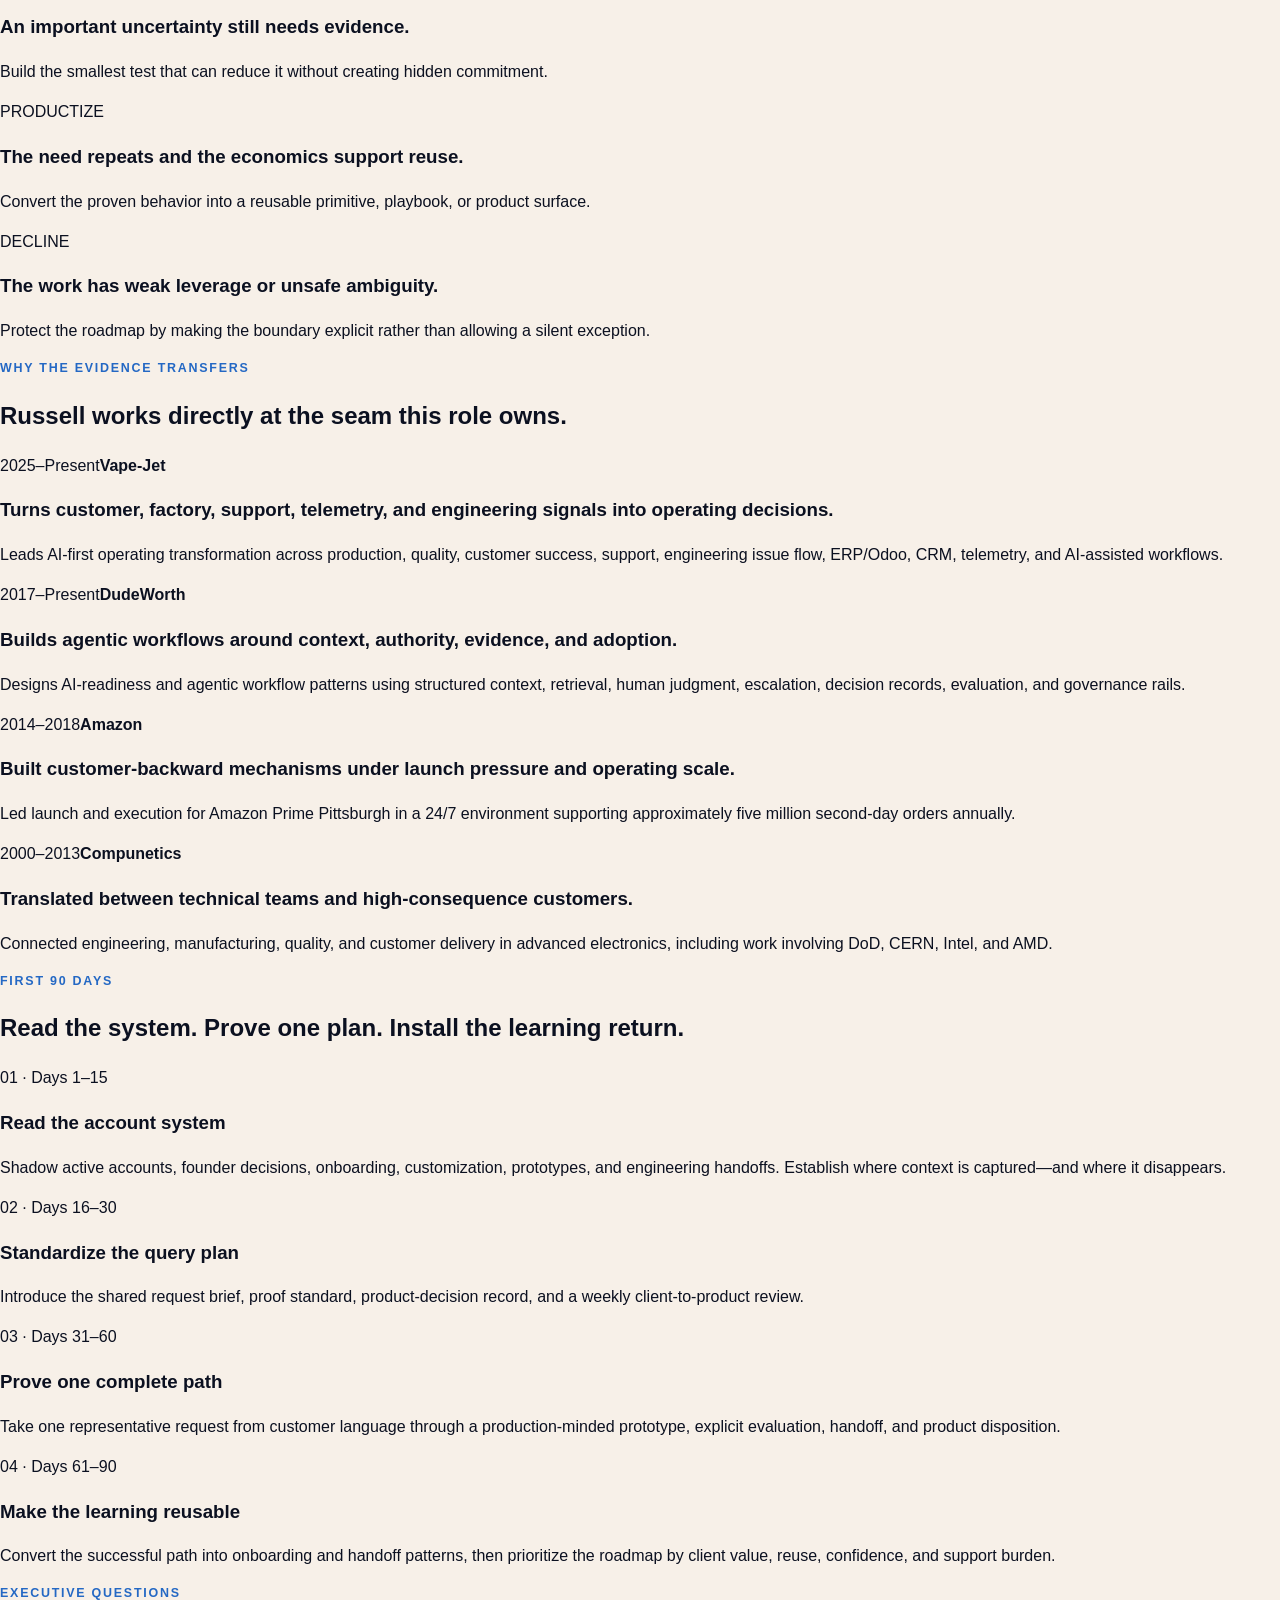
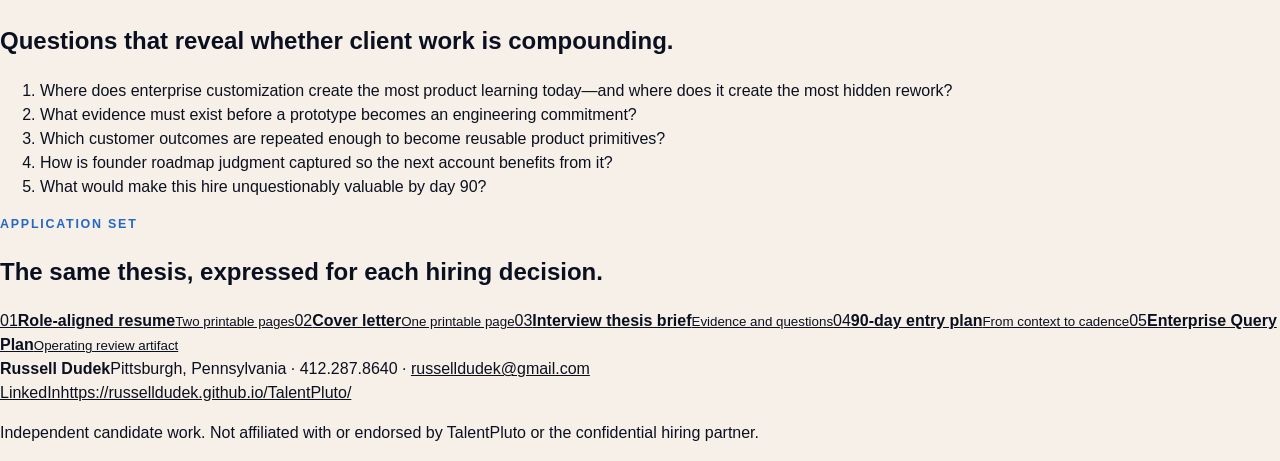
==== commit 4552bc84: "Rebuild candidate vision around the Enterprise Query Plan" ====
--- a/index.html
+++ b/index.html
@@ -1,12 +1,53 @@
-<!doctype html><html lang="en"><head><meta charset="utf-8"><meta name="viewport" content="width=device-width,initial-scale=1"><title>Russell Dudek | Strategy & Operations Associate Candidate Vision</title><meta name="description" content="Independent candidate vision for a TalentPluto-managed Strategy & Operations Associate search in AI search software."><link rel="stylesheet" href="styles.css"></head><body>
-<a class="skip" href="#main">Skip to content</a>
-<header class="site-header"><nav class="nav" aria-label="Primary"><a class="brand-lockup" href="index.html"><img src="assets/brand/talentpluto-logo.svg" alt="TalentPluto logo"><span><strong>TalentPluto</strong><small>Independent candidate vision<br>by Russell Dudek</small></span></a><div class="nav-links"><a href="#system">Operating model</a><a href="#evidence">Evidence</a><a href="#entry">90 days</a><a class="pill" href="resume.html">Resume</a></div></nav></header>
-<main id="main">
-<section class="hero"><div><div class="eyebrow">Strategy & Operations Associate / AI search software</div><h1>Make every client engagement improve the product.</h1><p class="lede">Enterprise customers need tailored outcomes now. The company needs reusable capabilities next. The work is to turn client-specific learning into a product system that compounds - without turning engineering into a custom-project queue.</p><div class="hero-actions"><a class="button" href="#system">Explore the Client Delta Atlas</a><a class="button secondary" href="client-product-brief.html">Open the operating brief</a></div></div>
-<div class="atlas" id="atlas" aria-live="polite"><div class="atlas-title"><div><div class="eyebrow">Client Delta Atlas</div><h2>Shared core. Explicit deltas.</h2></div><span class="state-badge" id="stateBadge">Baseline mapped</span></div><div class="axis-labels"><span>Visibility</span><span>Attribution</span><span>CRM / data</span><span>Agent workflow</span></div><div class="delta-map" aria-hidden="true"><div class="account-layer"><strong>Account A</strong><span class="cell shared"></span><span class="cell shared"></span><span class="cell delta"></span><span class="cell shared"></span></div><div class="account-layer"><strong>Account B</strong><span class="cell shared"></span><span class="cell delta"></span><span class="cell risk"></span><span class="cell shared"></span></div><div class="account-layer"><strong>Account C</strong><span class="cell shared"></span><span class="cell shared"></span><span class="cell delta"></span><span class="cell delta"></span></div><div class="core-plate">REUSABLE PRODUCT PRIMITIVES</div></div><div class="scenario-controls" role="group" aria-label="Client scenarios"><button data-scenario="onboarding" aria-pressed="true">Enterprise onboarding</button><button data-scenario="attribution" aria-pressed="false">Attribution gap</button><button data-scenario="agent" aria-pressed="false">New agent idea</button><button data-scenario="exception" aria-pressed="false">One-off exception</button></div><div class="atlas-readout"><div class="readout-block"><div class="readout-label">Recommended posture</div><div class="readout-value" id="posture">Configure the core; instrument the delta.</div></div><div class="readout-block"><div class="readout-label">Evidence required</div><div class="readout-value" id="evidenceReadout">Outcome, repeatability, owner</div></div></div></div></section>
-<section class="section dark"><div class="section-inner"><div class="eyebrow">The pressure behind the title</div><h2>Three tensions define the actual work.</h2><p class="intro">A small, high-growth team cannot choose between client success and product leverage. It has to deliver both through one operating mechanism.</p><div class="tension-grid"><article class="tension"><div class="num">01</div><h3>Enterprise specificity vs. platform coherence</h3><p>Customers pay for fit. The product wins when fit is expressed through bounded configuration and reusable primitives rather than uncontrolled forks.</p></article><article class="tension"><div class="num">02</div><h3>Speed to prototype vs. engineering confidence</h3><p>A prototype must answer a real decision: what works, what evidence exists, who owns the risk, and what is ready for an engineering handoff.</p></article><article class="tension"><div class="num">03</div><h3>Founder intensity vs. scalable operating memory</h3><p>Direct founder access accelerates learning, but the company compounds only when account context, product decisions, and results become reusable operating memory.</p></article></div></div></section>
-<section class="section" id="system"><div class="section-inner"><div class="eyebrow">Operating model</div><h2>The Client Delta Atlas</h2><p class="intro">For each enterprise request, separate the shared capability from the legitimate client delta, define the evidence threshold, and make one clear roadmap decision.</p><div class="model"><div class="model-nav" role="tablist" aria-label="Operating stages"><button role="tab" aria-selected="true" data-stage="read">Read the account</button><button role="tab" aria-selected="false" data-stage="separate">Separate core / delta</button><button role="tab" aria-selected="false" data-stage="prove">Prove the behavior</button><button role="tab" aria-selected="false" data-stage="decide">Commit the disposition</button></div><div class="model-panel" id="modelPanel"><h3 id="stageTitle">Read the account</h3><p id="stageCopy">Translate the customer's business objective, search visibility problem, attribution question, data environment, decision owner, and required result into one shared account brief.</p><div class="decision-strip"><div class="decision"><strong>Configure</strong><small>Existing product, bounded setup</small></div><div class="decision"><strong>Prototype</strong><small>Unknown behavior, fast learning</small></div><div class="decision"><strong>Productize</strong><small>Repeated need, reusable economics</small></div><div class="decision"><strong>Decline</strong><small>Low leverage or unsafe scope</small></div></div><div class="metric-row"><div class="metric"><b>Client result</b><span>What changed for the account?</span></div><div class="metric"><b>Product leverage</b><span>What became reusable?</span></div><div class="metric"><b>Learning speed</b><span>How quickly did uncertainty fall?</span></div></div></div></div></div></section>
-<section class="section dark" id="evidence"><div class="section-inner"><div class="eyebrow">Why the evidence transfers</div><h2>Operator depth, client translation, and AI-enabled building.</h2><p class="intro">Russell brings direct operating depth, client translation, and AI-enabled building: translating ambiguous needs into mechanisms, prototypes, engineering-ready handoffs, and measurable work across technical and customer environments.</p><div class="evidence-river"><article class="evidence-step"><span>VAPE-JET</span><h3>Client, product, and operating signals</h3><p>Leads AI-first operating transformation across production, support, engineering issue flow, CRM, ERP, telemetry, and AI-assisted workflows.</p></article><article class="evidence-step"><span>DUDEWORTH</span><h3>Agentic workflow design</h3><p>Builds AI-readiness frameworks and agentic patterns using structured context, retrieval, human judgment, escalation, evaluation, and governance rails.</p></article><article class="evidence-step"><span>AMAZON</span><h3>Launch discipline at scale</h3><p>Led Prime Pittsburgh execution and built operating mechanisms for throughput, escalation, standard work, customer experience, and team accountability.</p></article><article class="evidence-step"><span>COMPUNETICS</span><h3>Technical customer credibility</h3><p>Connected engineering, manufacturing, quality, and high-consequence customers in advanced electronics, including DoD, CERN, Intel, and AMD.</p></article></div></div></section>
-<section class="section" id="entry"><div class="section-inner"><div class="eyebrow">First 90 days</div><h2>Earn trust, create visibility, then compound learning.</h2><div class="timeline"><article class="phase"><div class="days">Days 1-15</div><h3>Read the system</h3><ul><li>Shadow active accounts and founder decisions.</li><li>Map onboarding, customization, prototype, and handoff paths.</li><li>Define the shared account brief and decision vocabulary.</li></ul></article><article class="phase"><div class="days">Days 16-30</div><h3>Instrument the work</h3><ul><li>Establish account outcomes and evidence standards.</li><li>Create a client-delta register and roadmap decision log.</li><li>Baseline time-to-value, rework, and handoff completeness.</li></ul></article><article class="phase"><div class="days">Days 31-60</div><h3>Prove one loop</h3><ul><li>Run one account request through configure / prototype / productize / decline.</li><li>Ship a production-minded prototype with evaluation notes.</li><li>Capture the reusable primitive and owner.</li></ul></article><article class="phase"><div class="days">Days 61-90</div><h3>Make it repeatable</h3><ul><li>Install a weekly client-to-product review.</li><li>Prioritize roadmap by client value and reuse economics.</li><li>Turn the first proof into an onboarding and handoff playbook.</li></ul></article></div></div></section>
-<section class="section dark"><div class="section-inner"><div class="eyebrow">Executive questions</div><h2>Questions that expose the real operating system.</h2><div class="question-list"><div class="question">Where does enterprise customization create the most product learning today - and where does it create the most hidden rework?</div><div class="question">What evidence must exist before a prototype becomes an engineering commitment?</div><div class="question">Which customer outcomes are already repeatable enough to become product primitives?</div><div class="question">When founder judgment resolves a roadmap tradeoff, how is that reasoning captured for the next account?</div><div class="question">What would make this hire unquestionably valuable by day 90?</div><div class="question">Which work should this role stop doing as the company scales?</div></div></div></section>
-</main><footer class="footer"><div class="footer-inner"><div><strong>Russell Dudek</strong><br>Pittsburgh, Pennsylvania · 412.287.8640 · <a href="mailto:russelldudek@gmail.com">russelldudek@gmail.com</a></div><div><a href="resume.html">Resume</a> · <a href="cover-letter.html">Cover letter</a> · <a href="interview-brief.html">Interview brief</a> · <a href="entry-plan.html">90-day plan</a></div><div>Independent candidate work. Not affiliated with or endorsed by Pluto or the confidential hiring partner.</div></div></footer><script src="app.js"></script></body></html>+<!doctype html>
+<html lang="en">
+<head>
+  <meta charset="utf-8">
+  <meta name="viewport" content="width=device-width, initial-scale=1">
+  <title>Russell Dudek | Strategy & Operations Associate Candidate Vision</title>
+  <meta name="description" content="An independent candidate vision for the TalentPluto-managed Strategy & Operations Associate opportunity in AI search software.">
+  <link rel="stylesheet" href="brand-tokens.css">
+  <link rel="stylesheet" href="styles.css">
+</head>
+<body>
+  <a class="skip-link" href="#main">Skip to content</a>
+  <header class="site-header">
+    <a class="brand" href="index.html" aria-label="Candidate vision home">
+      <img src="assets/brand/talentpluto-logo.svg" alt="TalentPluto">
+      <span><b>Candidate vision</b><small>Strategy &amp; Operations Associate · Russell Dudek</small></span>
+    </a>
+    <nav aria-label="Primary navigation">
+      <a href="#work">The work</a><a href="#query-plan">Query plan</a><a href="#evidence">Evidence</a><a href="#entry">90 days</a><a class="nav-action" href="resume.html">Resume</a>
+    </nav>
+  </header>
+  <main id="main">
+    <section class="hero" aria-labelledby="hero-title">
+      <div class="hero-copy">
+        <p class="eyebrow">Independent candidate vision for a TalentPluto-managed search</p>
+        <h1 id="hero-title">Treat every enterprise request like a query plan—not a ticket.</h1>
+        <p class="hero-lede">The role is the translation layer between what a customer is trying to accomplish and what the product should become. The work is to preserve context, prove the smallest useful behavior, and return the learning to the roadmap.</p>
+        <div class="hero-actions"><a class="button button-primary" href="#query-plan">Run the query plan</a><a class="button button-secondary" href="interview-brief.html">Read the interview thesis</a></div>
+        <div class="hero-proof" aria-label="Role focus"><span>Enterprise discovery</span><span>Roadmap translation</span><span>AI prototyping</span><span>Production handoff</span></div>
+      </div>
+      <div class="hero-plan" id="heroPlan" data-state="idle" aria-label="Illustrative enterprise query plan">
+        <div class="hero-request"><span>RAW CLIENT REQUEST</span><blockquote>“Can you prove what AI search is changing for our pipeline—and make the answer useful next quarter?”</blockquote></div>
+        <div class="parse-window" aria-hidden="true"><span class="parse-line line-one"></span><span class="parse-line line-two"></span><span class="parse-line line-three"></span></div>
+        <div class="hero-clauses"><div class="hero-clause"><span>INTENT</span><b>Executive decision</b></div><div class="hero-clause"><span>CONTEXT</span><b>Pipeline + attribution</b></div><div class="hero-clause"><span>CONSTRAINT</span><b>Credible causal boundary</b></div><div class="hero-clause"><span>PROOF</span><b>Smallest measurable test</b></div><div class="hero-clause"><span>REUSE</span><b>Attribution primitive</b></div></div>
+        <div class="hero-result"><span>QUERY PLAN 01</span><strong>Prototype with bounded claims</strong></div>
+      </div>
+    </section>
+    <section class="work-section" id="work"><div class="work-heading"><p class="eyebrow">The actual work</p><h2>Keep the customer specific. Keep the product coherent.</h2></div><div class="tension-table" role="table" aria-label="Operating tensions"><div class="tension-row tension-head" role="row"><span role="columnheader">Pressure</span><span role="columnheader">Failure mode</span><span role="columnheader">Operating response</span></div><div class="tension-row" role="row"><b role="cell">Enterprise specificity</b><span role="cell">Important accounts become silent product forks.</span><span role="cell">Name the shared core and the legitimate delta before building.</span></div><div class="tension-row" role="row"><b role="cell">Prototype speed</b><span role="cell">A compelling demo becomes hidden production debt.</span><span role="cell">Define authority, evaluation, failure modes, and the next decision.</span></div><div class="tension-row" role="row"><b role="cell">Client urgency</b><span role="cell">Roadmap attention follows volume rather than leverage.</span><span role="cell">Balance client value, repeatability, support burden, and learning speed.</span></div></div></section>
+    <section class="query-section" id="query-plan">
+      <div class="section-heading"><p class="eyebrow">Enterprise Query Plan</p><h2>Parse the request before it becomes a roadmap commitment.</h2><p>Select a realistic enterprise scenario. Every selection updates the complete decision record: the customer request, the structured clauses, the proof standard, the owner, the learning return, and the final disposition.</p></div>
+      <div class="scenario-controls" role="group" aria-label="Enterprise request scenarios"><button type="button" data-scenario="attribution" aria-pressed="true">Attribution proof</button><button type="button" data-scenario="onboarding" aria-pressed="false">Complex onboarding</button><button type="button" data-scenario="agent" aria-pressed="false">Discovery agent</button><button type="button" data-scenario="exception" aria-pressed="false">One-off report</button><button type="button" class="reset-button" id="resetScenario">Reset baseline</button></div>
+      <div class="query-workbench" id="queryWorkbench" data-mode="attribution"><div class="request-panel"><p>CLIENT LANGUAGE</p><blockquote id="requestText">“Can you prove what AI search is changing for our pipeline—and make the answer useful next quarter?”</blockquote><div class="request-context"><span>What the customer needs</span><strong id="customerNeed">A defensible executive decision, not a vanity report.</strong></div></div><div class="plan-panel" aria-live="polite"><div class="plan-header"><div><span>STRUCTURED PLAN</span><b id="planName">Attribution proof plan</b></div><span class="plan-status" id="planStatus">PROTOTYPE</span></div><div class="clause-list"><article class="clause" data-clause="intent"><span>01 · Intent</span><strong id="intentValue">Decide where AI-search visibility is influencing pipeline.</strong><i></i></article><article class="clause" data-clause="context"><span>02 · Context</span><strong id="contextValue">CRM stages, source taxonomy, visibility signals, executive owner.</strong><i></i></article><article class="clause" data-clause="constraint"><span>03 · Constraint</span><strong id="constraintValue">Causal claims must remain inside the available evidence.</strong><i></i></article><article class="clause" data-clause="proof"><span>04 · Smallest proof</span><strong id="proofValue">Link one visibility signal to one pipeline decision with an explicit evaluation method.</strong><i></i></article><article class="clause" data-clause="reuse"><span>05 · Reuse signal</span><strong id="reuseValue">A bounded attribution primitive that can serve multiple accounts.</strong><i></i></article></div><div class="decision-record"><div><span>Disposition</span><b id="dispositionValue">Prototype with bounded claims</b></div><div><span>Human authority</span><b id="authorityValue">Analytics owner + product owner</b></div><div><span>Learning return</span><b id="returnValue">Attribution pattern, limits, and handoff criteria</b></div></div><p class="state-announcement" id="stateAnnouncement" aria-live="polite">Attribution proof scenario selected. Disposition: Prototype with bounded claims.</p></div></div>
+    </section>
+    <section class="decision-section" aria-labelledby="decision-title"><div class="section-heading compact-heading"><p class="eyebrow">The decision architecture</p><h2 id="decision-title">Four dispositions. One explicit reason.</h2></div><div class="disposition-rows"><article><span>CONFIGURE</span><h3>The shared product already solves the need.</h3><p>Bound the setup, name the owner, and measure time-to-value.</p></article><article><span>PROTOTYPE</span><h3>An important uncertainty still needs evidence.</h3><p>Build the smallest test that can reduce it without creating hidden commitment.</p></article><article><span>PRODUCTIZE</span><h3>The need repeats and the economics support reuse.</h3><p>Convert the proven behavior into a reusable primitive, playbook, or product surface.</p></article><article><span>DECLINE</span><h3>The work has weak leverage or unsafe ambiguity.</h3><p>Protect the roadmap by making the boundary explicit rather than allowing a silent exception.</p></article></div></section>
+    <section class="evidence-section" id="evidence"><div class="section-heading light-heading"><p class="eyebrow">Why the evidence transfers</p><h2>Russell works directly at the seam this role owns.</h2></div><div class="evidence-list"><article><div class="evidence-id"><span>2025–Present</span><b>Vape-Jet</b></div><h3>Turns customer, factory, support, telemetry, and engineering signals into operating decisions.</h3><p>Leads AI-first operating transformation across production, quality, customer success, support, engineering issue flow, ERP/Odoo, CRM, telemetry, and AI-assisted workflows.</p></article><article><div class="evidence-id"><span>2017–Present</span><b>DudeWorth</b></div><h3>Builds agentic workflows around context, authority, evidence, and adoption.</h3><p>Designs AI-readiness and agentic workflow patterns using structured context, retrieval, human judgment, escalation, decision records, evaluation, and governance rails.</p></article><article><div class="evidence-id"><span>2014–2018</span><b>Amazon</b></div><h3>Built customer-backward mechanisms under launch pressure and operating scale.</h3><p>Led launch and execution for Amazon Prime Pittsburgh in a 24/7 environment supporting approximately five million second-day orders annually.</p></article><article><div class="evidence-id"><span>2000–2013</span><b>Compunetics</b></div><h3>Translated between technical teams and high-consequence customers.</h3><p>Connected engineering, manufacturing, quality, and customer delivery in advanced electronics, including work involving DoD, CERN, Intel, and AMD.</p></article></div></section>
+    <section class="entry-section" id="entry"><div class="section-heading"><p class="eyebrow">First 90 days</p><h2>Read the system. Prove one plan. Install the learning return.</h2></div><div class="entry-timeline"><article><span>01 · Days 1–15</span><h3>Read the account system</h3><p>Shadow active accounts, founder decisions, onboarding, customization, prototypes, and engineering handoffs. Establish where context is captured—and where it disappears.</p></article><article><span>02 · Days 16–30</span><h3>Standardize the query plan</h3><p>Introduce the shared request brief, proof standard, product-decision record, and a weekly client-to-product review.</p></article><article><span>03 · Days 31–60</span><h3>Prove one complete path</h3><p>Take one representative request from customer language through a production-minded prototype, explicit evaluation, handoff, and product disposition.</p></article><article><span>04 · Days 61–90</span><h3>Make the learning reusable</h3><p>Convert the successful path into onboarding and handoff patterns, then prioritize the roadmap by client value, reuse, confidence, and support burden.</p></article></div></section>
+    <section class="questions-section"><div class="questions-intro"><p class="eyebrow">Executive questions</p><h2>Questions that reveal whether client work is compounding.</h2></div><ol><li>Where does enterprise customization create the most product learning today—and where does it create the most hidden rework?</li><li>What evidence must exist before a prototype becomes an engineering commitment?</li><li>Which customer outcomes are repeated enough to become reusable product primitives?</li><li>How is founder roadmap judgment captured so the next account benefits from it?</li><li>What would make this hire unquestionably valuable by day 90?</li></ol></section>
+    <section class="document-section"><div><p class="eyebrow">Application set</p><h2>The same thesis, expressed for each hiring decision.</h2></div><div class="document-links"><a href="resume.html"><span>01</span><b>Role-aligned resume</b><small>Two printable pages</small></a><a href="cover-letter.html"><span>02</span><b>Cover letter</b><small>One printable page</small></a><a href="interview-brief.html"><span>03</span><b>Interview thesis brief</b><small>Evidence and questions</small></a><a href="entry-plan.html"><span>04</span><b>90-day entry plan</b><small>From context to cadence</small></a><a href="client-product-brief.html"><span>05</span><b>Enterprise Query Plan</b><small>Operating review artifact</small></a></div></section>
+  </main>
+  <footer><div class="footer-primary"><b>Russell Dudek</b><span>Pittsburgh, Pennsylvania · 412.287.8640 · <a href="mailto:russelldudek@gmail.com">russelldudek@gmail.com</a></span></div><div class="footer-links"><a href="https://www.linkedin.com/in/russelldudek">LinkedIn</a><a href="https://russelldudek.github.io/TalentPluto/">https://russelldudek.github.io/TalentPluto/</a></div><p>Independent candidate work. Not affiliated with or endorsed by TalentPluto or the confidential hiring partner.</p></footer>
+  <script src="app.js"></script>
+</body>
+</html>
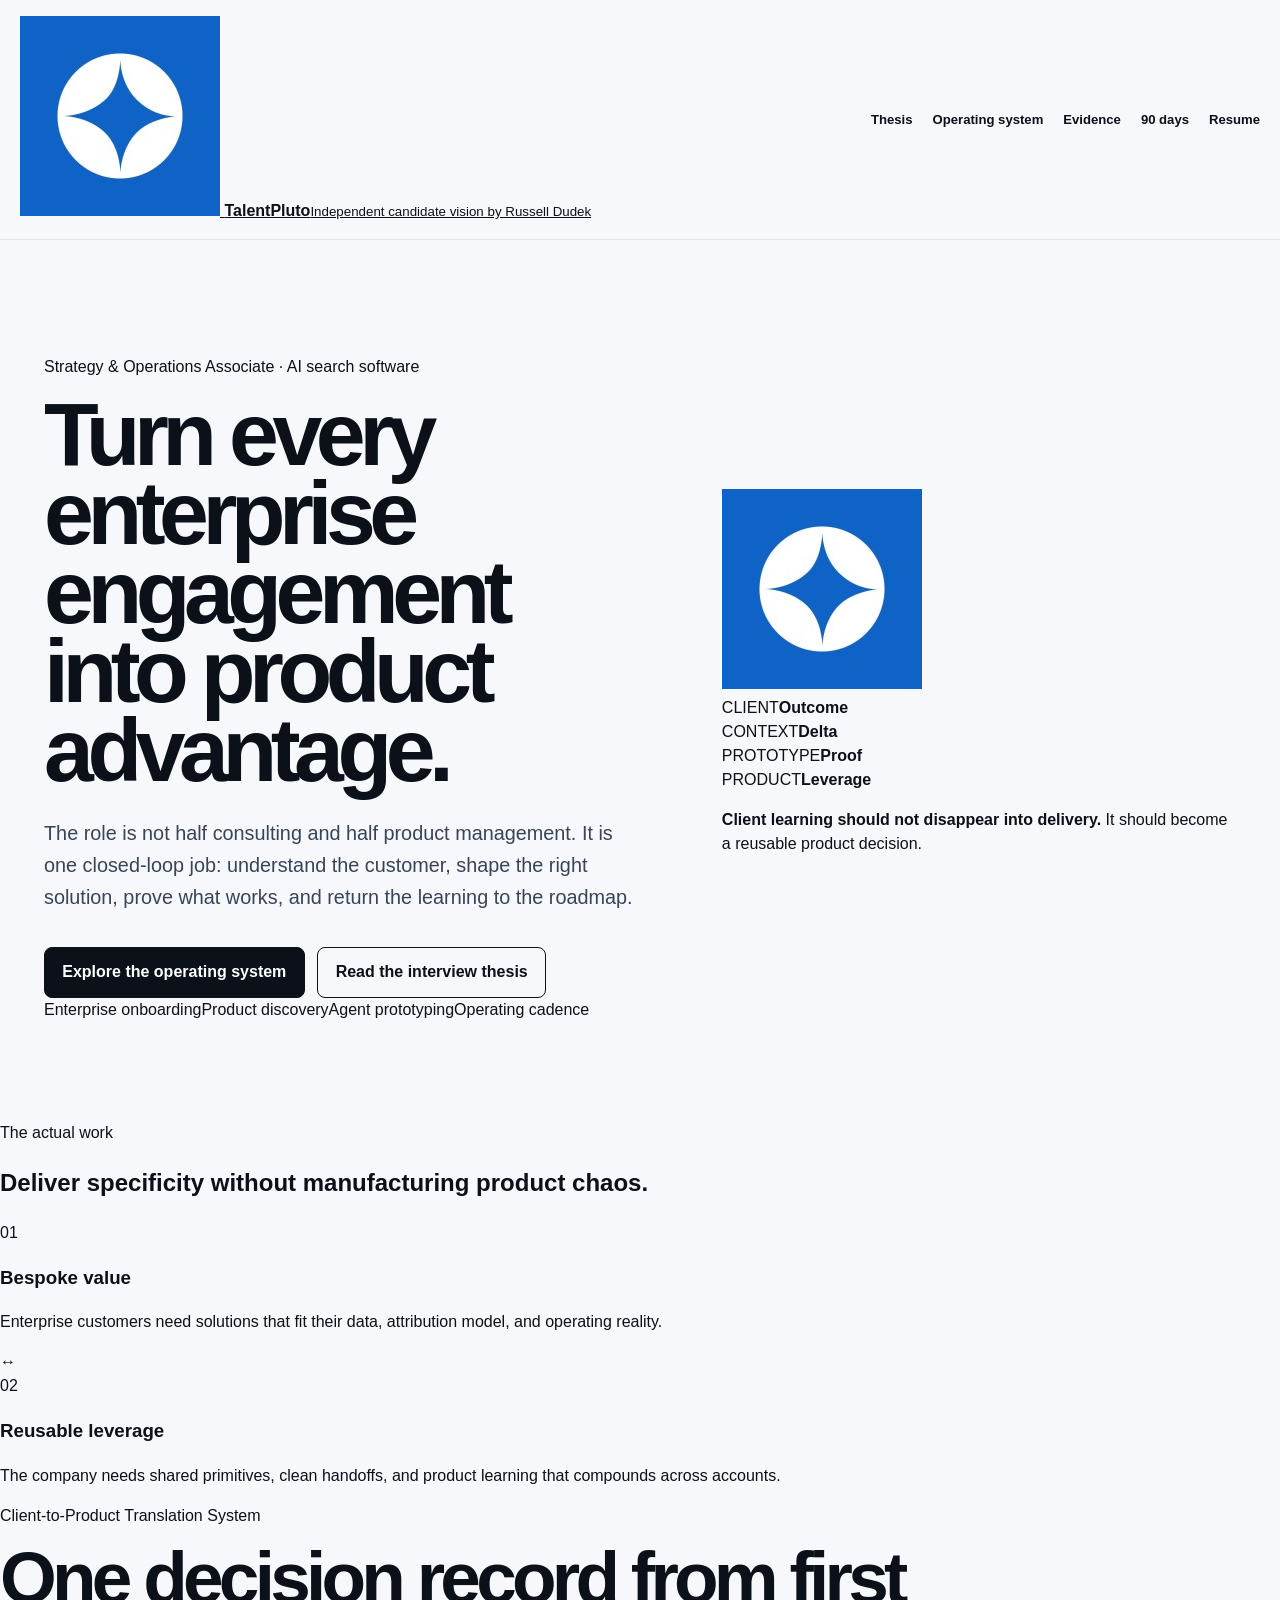
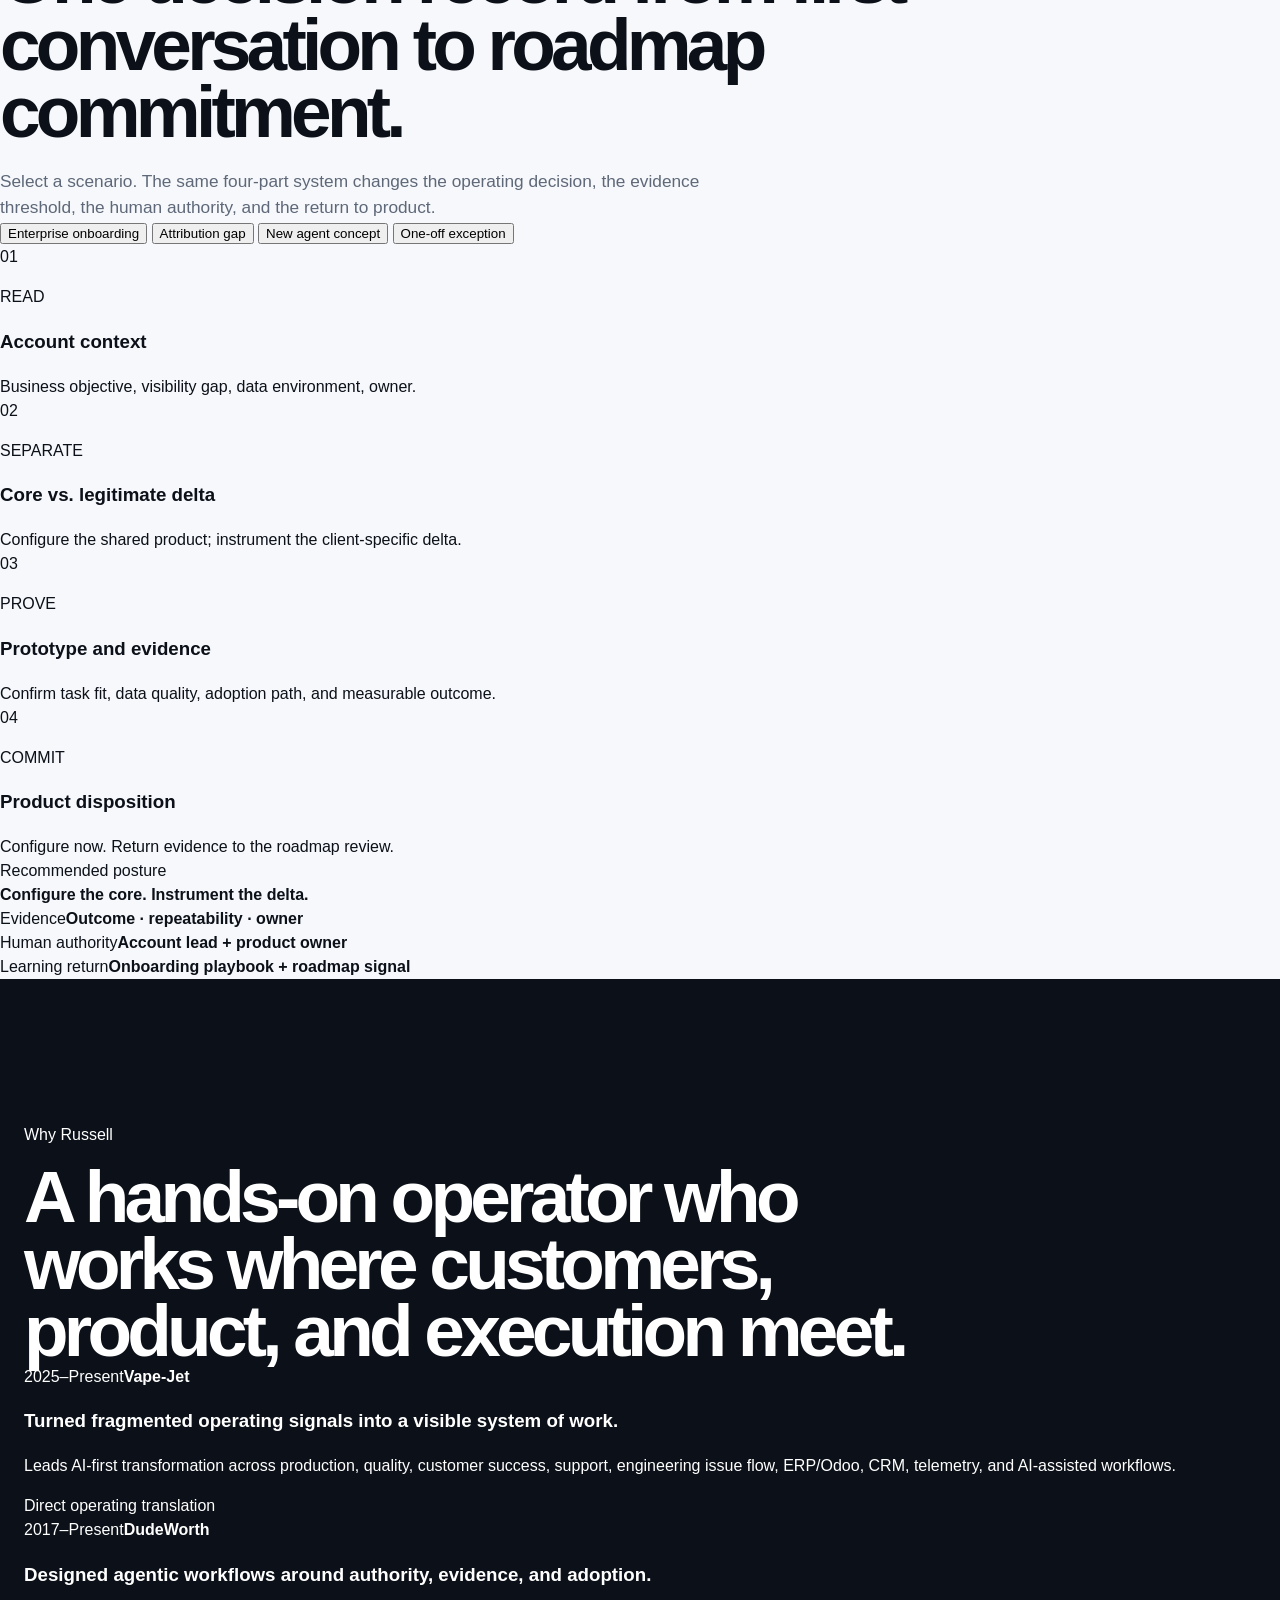
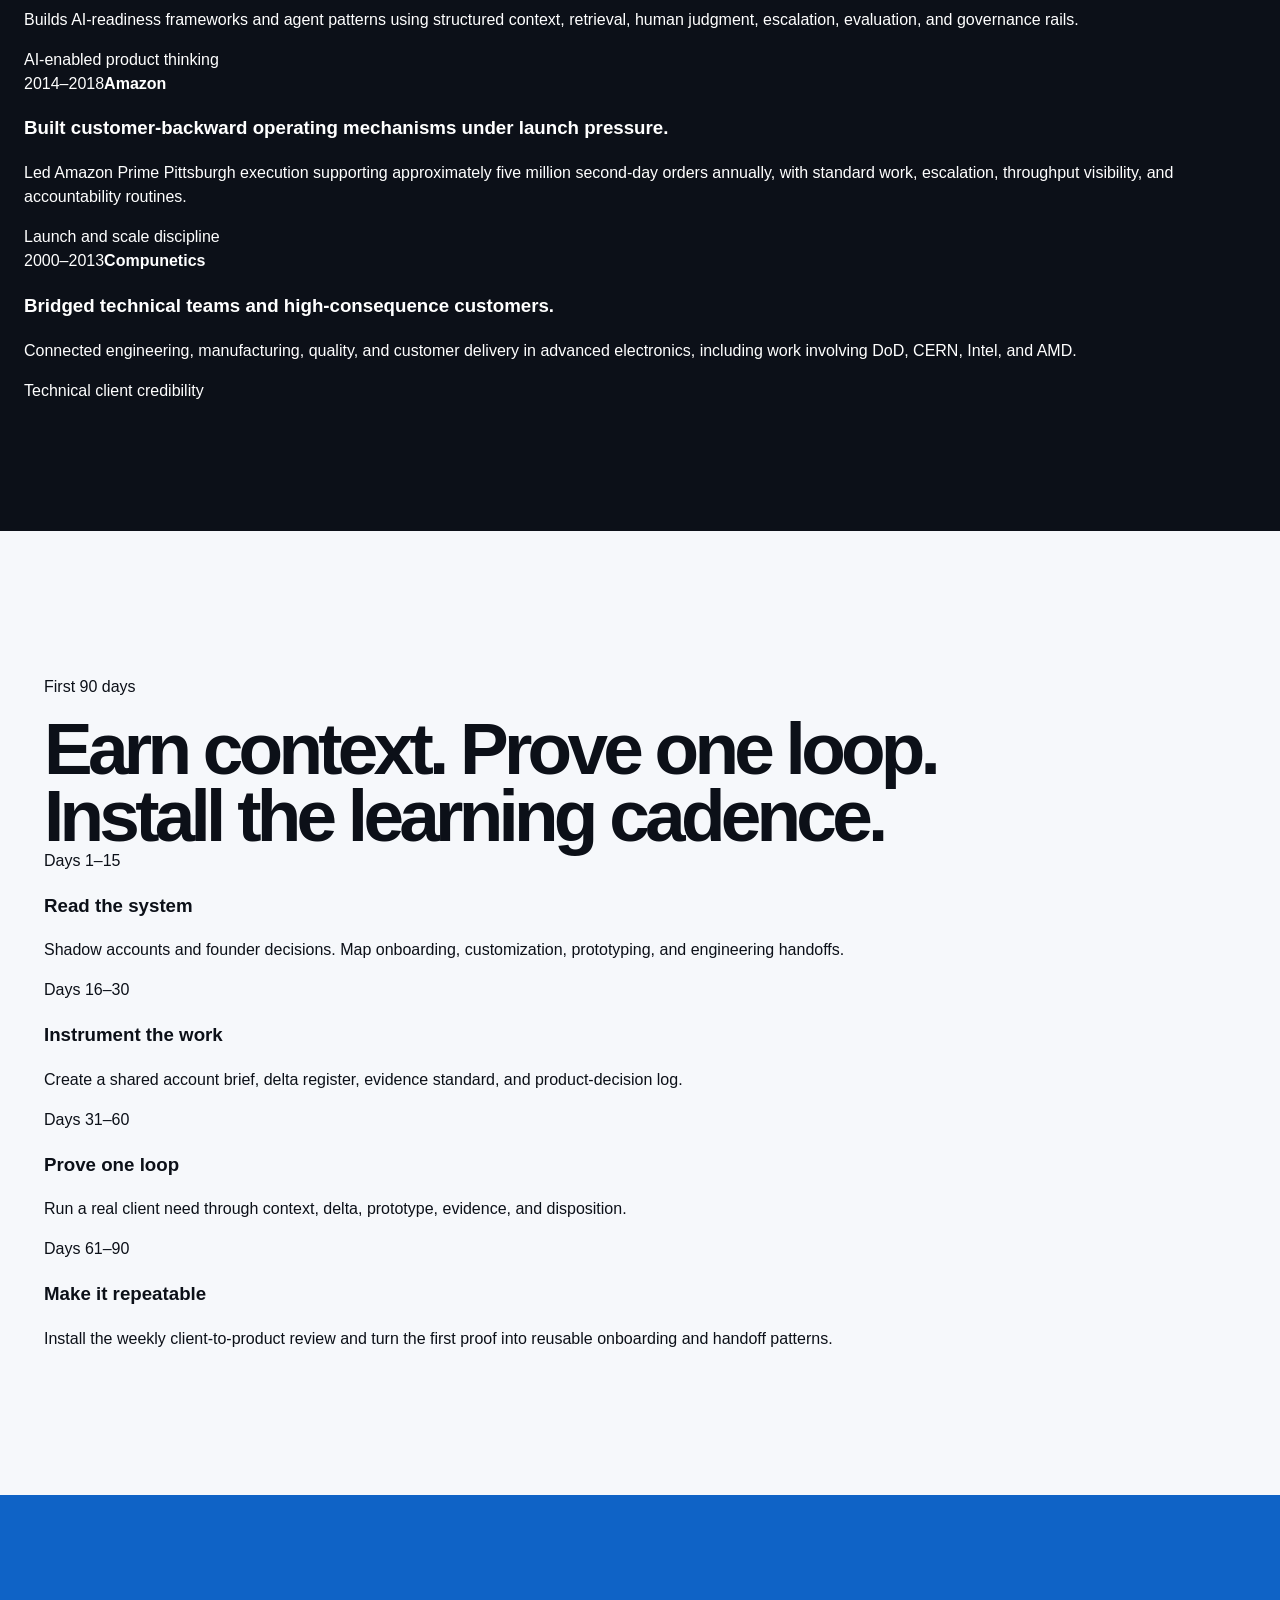
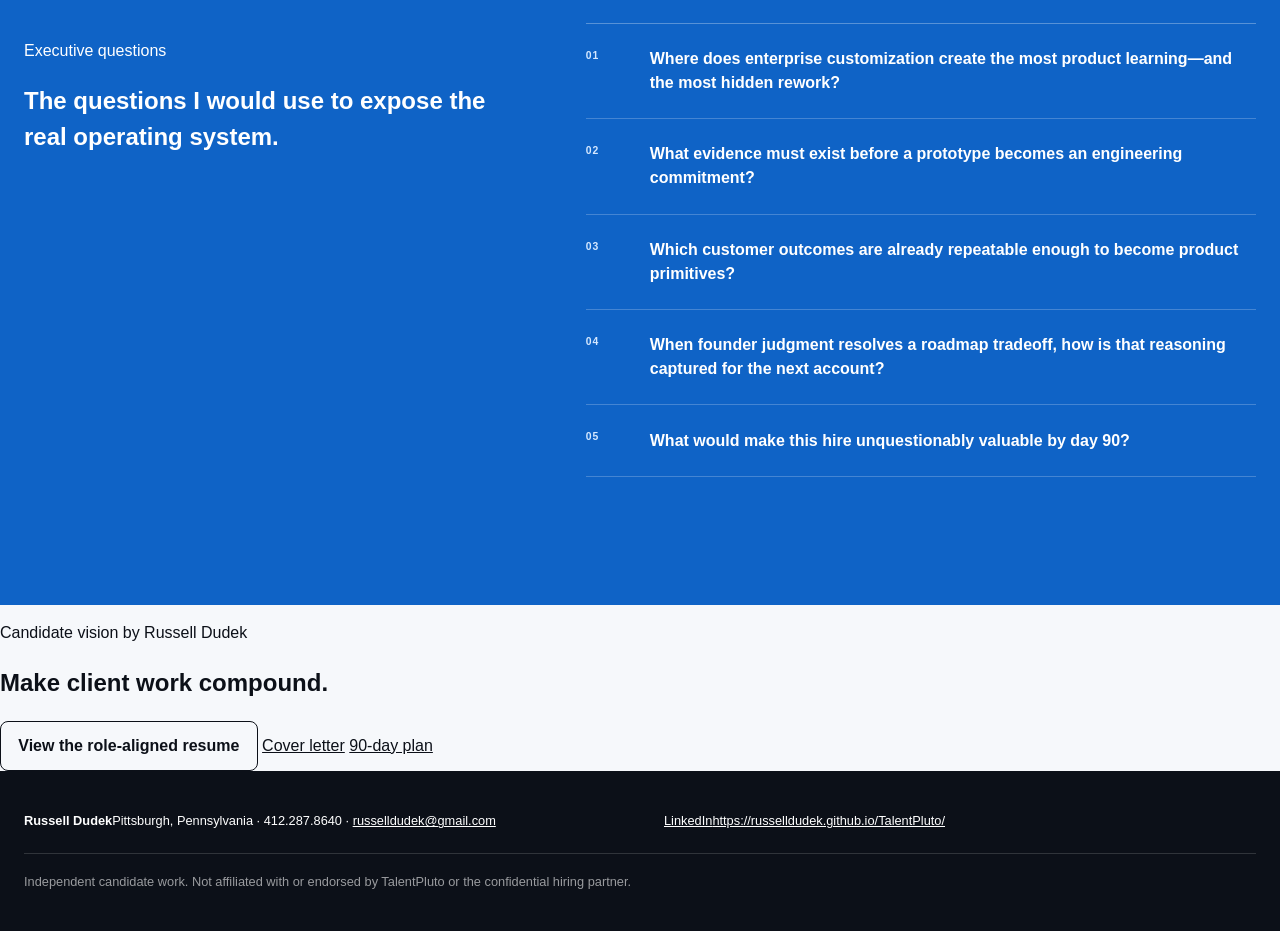
==== commit 539a9dd2: "Use the original TalentPluto JPEG directly" ====
--- a/index.html
+++ b/index.html
@@ -3,51 +3,185 @@
 <head>
   <meta charset="utf-8">
   <meta name="viewport" content="width=device-width, initial-scale=1">
-  <title>Russell Dudek | Strategy & Operations Associate Candidate Vision</title>
-  <meta name="description" content="An independent candidate vision for the TalentPluto-managed Strategy & Operations Associate opportunity in AI search software.">
-  <link rel="stylesheet" href="brand-tokens.css">
+  <title>Russell Dudek | Strategy & Operations Associate</title>
+  <meta name="description" content="Independent candidate vision for the TalentPluto Strategy & Operations Associate opportunity in AI search software.">
   <link rel="stylesheet" href="styles.css">
 </head>
 <body>
   <a class="skip-link" href="#main">Skip to content</a>
   <header class="site-header">
-    <a class="brand" href="index.html" aria-label="Candidate vision home">
-      <img src="assets/brand/talentpluto-logo.svg" alt="TalentPluto">
-      <span><b>Candidate vision</b><small>Strategy &amp; Operations Associate · Russell Dudek</small></span>
+    <a class="identity" href="index.html" aria-label="TalentPluto candidate vision home">
+      <img src="assets/brand/talentpluto-logo.jpg" alt="TalentPluto">
+      <span><b>TalentPluto</b><small>Independent candidate vision by Russell Dudek</small></span>
     </a>
     <nav aria-label="Primary navigation">
-      <a href="#work">The work</a><a href="#query-plan">Query plan</a><a href="#evidence">Evidence</a><a href="#entry">90 days</a><a class="nav-action" href="resume.html">Resume</a>
+      <a href="#thesis">Thesis</a>
+      <a href="#system">Operating system</a>
+      <a href="#evidence">Evidence</a>
+      <a href="#entry">90 days</a>
+      <a class="nav-cta" href="resume.html">Resume</a>
     </nav>
   </header>
+
   <main id="main">
-    <section class="hero" aria-labelledby="hero-title">
+    <section class="hero" id="thesis">
       <div class="hero-copy">
-        <p class="eyebrow">Independent candidate vision for a TalentPluto-managed search</p>
-        <h1 id="hero-title">Treat every enterprise request like a query plan—not a ticket.</h1>
-        <p class="hero-lede">The role is the translation layer between what a customer is trying to accomplish and what the product should become. The work is to preserve context, prove the smallest useful behavior, and return the learning to the roadmap.</p>
-        <div class="hero-actions"><a class="button button-primary" href="#query-plan">Run the query plan</a><a class="button button-secondary" href="interview-brief.html">Read the interview thesis</a></div>
-        <div class="hero-proof" aria-label="Role focus"><span>Enterprise discovery</span><span>Roadmap translation</span><span>AI prototyping</span><span>Production handoff</span></div>
+        <p class="role-line">Strategy &amp; Operations Associate · AI search software</p>
+        <h1>Turn every enterprise engagement into product advantage.</h1>
+        <p class="hero-lede">The role is not half consulting and half product management. It is one closed-loop job: understand the customer, shape the right solution, prove what works, and return the learning to the roadmap.</p>
+        <div class="hero-actions">
+          <a class="button button-primary" href="#system">Explore the operating system</a>
+          <a class="button button-ghost" href="interview-brief.html">Read the interview thesis</a>
+        </div>
+        <div class="proof-line" aria-label="Role alignment summary">
+          <span>Enterprise onboarding</span><span>Product discovery</span><span>Agent prototyping</span><span>Operating cadence</span>
+        </div>
       </div>
-      <div class="hero-plan" id="heroPlan" data-state="idle" aria-label="Illustrative enterprise query plan">
-        <div class="hero-request"><span>RAW CLIENT REQUEST</span><blockquote>“Can you prove what AI search is changing for our pipeline—and make the answer useful next quarter?”</blockquote></div>
-        <div class="parse-window" aria-hidden="true"><span class="parse-line line-one"></span><span class="parse-line line-two"></span><span class="parse-line line-three"></span></div>
-        <div class="hero-clauses"><div class="hero-clause"><span>INTENT</span><b>Executive decision</b></div><div class="hero-clause"><span>CONTEXT</span><b>Pipeline + attribution</b></div><div class="hero-clause"><span>CONSTRAINT</span><b>Credible causal boundary</b></div><div class="hero-clause"><span>PROOF</span><b>Smallest measurable test</b></div><div class="hero-clause"><span>REUSE</span><b>Attribution primitive</b></div></div>
-        <div class="hero-result"><span>QUERY PLAN 01</span><strong>Prototype with bounded claims</strong></div>
+
+      <div class="hero-system" aria-label="Client-to-product learning loop">
+        <div class="system-orbit" aria-hidden="true">
+          <div class="orbit-ring ring-one"></div>
+          <div class="orbit-ring ring-two"></div>
+          <div class="orbit-ring ring-three"></div>
+          <div class="orbit-core"><img src="assets/brand/talentpluto-logo.jpg" alt=""></div>
+          <div class="orbit-node node-client"><span>CLIENT</span><strong>Outcome</strong></div>
+          <div class="orbit-node node-context"><span>CONTEXT</span><strong>Delta</strong></div>
+          <div class="orbit-node node-prototype"><span>PROTOTYPE</span><strong>Proof</strong></div>
+          <div class="orbit-node node-product"><span>PRODUCT</span><strong>Leverage</strong></div>
+          <div class="signal signal-a"></div><div class="signal signal-b"></div>
+        </div>
+        <p class="system-caption"><b>Client learning should not disappear into delivery.</b> It should become a reusable product decision.</p>
       </div>
     </section>
-    <section class="work-section" id="work"><div class="work-heading"><p class="eyebrow">The actual work</p><h2>Keep the customer specific. Keep the product coherent.</h2></div><div class="tension-table" role="table" aria-label="Operating tensions"><div class="tension-row tension-head" role="row"><span role="columnheader">Pressure</span><span role="columnheader">Failure mode</span><span role="columnheader">Operating response</span></div><div class="tension-row" role="row"><b role="cell">Enterprise specificity</b><span role="cell">Important accounts become silent product forks.</span><span role="cell">Name the shared core and the legitimate delta before building.</span></div><div class="tension-row" role="row"><b role="cell">Prototype speed</b><span role="cell">A compelling demo becomes hidden production debt.</span><span role="cell">Define authority, evaluation, failure modes, and the next decision.</span></div><div class="tension-row" role="row"><b role="cell">Client urgency</b><span role="cell">Roadmap attention follows volume rather than leverage.</span><span role="cell">Balance client value, repeatability, support burden, and learning speed.</span></div></div></section>
-    <section class="query-section" id="query-plan">
-      <div class="section-heading"><p class="eyebrow">Enterprise Query Plan</p><h2>Parse the request before it becomes a roadmap commitment.</h2><p>Select a realistic enterprise scenario. Every selection updates the complete decision record: the customer request, the structured clauses, the proof standard, the owner, the learning return, and the final disposition.</p></div>
-      <div class="scenario-controls" role="group" aria-label="Enterprise request scenarios"><button type="button" data-scenario="attribution" aria-pressed="true">Attribution proof</button><button type="button" data-scenario="onboarding" aria-pressed="false">Complex onboarding</button><button type="button" data-scenario="agent" aria-pressed="false">Discovery agent</button><button type="button" data-scenario="exception" aria-pressed="false">One-off report</button><button type="button" class="reset-button" id="resetScenario">Reset baseline</button></div>
-      <div class="query-workbench" id="queryWorkbench" data-mode="attribution"><div class="request-panel"><p>CLIENT LANGUAGE</p><blockquote id="requestText">“Can you prove what AI search is changing for our pipeline—and make the answer useful next quarter?”</blockquote><div class="request-context"><span>What the customer needs</span><strong id="customerNeed">A defensible executive decision, not a vanity report.</strong></div></div><div class="plan-panel" aria-live="polite"><div class="plan-header"><div><span>STRUCTURED PLAN</span><b id="planName">Attribution proof plan</b></div><span class="plan-status" id="planStatus">PROTOTYPE</span></div><div class="clause-list"><article class="clause" data-clause="intent"><span>01 · Intent</span><strong id="intentValue">Decide where AI-search visibility is influencing pipeline.</strong><i></i></article><article class="clause" data-clause="context"><span>02 · Context</span><strong id="contextValue">CRM stages, source taxonomy, visibility signals, executive owner.</strong><i></i></article><article class="clause" data-clause="constraint"><span>03 · Constraint</span><strong id="constraintValue">Causal claims must remain inside the available evidence.</strong><i></i></article><article class="clause" data-clause="proof"><span>04 · Smallest proof</span><strong id="proofValue">Link one visibility signal to one pipeline decision with an explicit evaluation method.</strong><i></i></article><article class="clause" data-clause="reuse"><span>05 · Reuse signal</span><strong id="reuseValue">A bounded attribution primitive that can serve multiple accounts.</strong><i></i></article></div><div class="decision-record"><div><span>Disposition</span><b id="dispositionValue">Prototype with bounded claims</b></div><div><span>Human authority</span><b id="authorityValue">Analytics owner + product owner</b></div><div><span>Learning return</span><b id="returnValue">Attribution pattern, limits, and handoff criteria</b></div></div><p class="state-announcement" id="stateAnnouncement" aria-live="polite">Attribution proof scenario selected. Disposition: Prototype with bounded claims.</p></div></div>
+
+    <section class="pressure-band" aria-label="Role tensions">
+      <div class="band-intro">
+        <p>The actual work</p>
+        <h2>Deliver specificity without manufacturing product chaos.</h2>
+      </div>
+      <div class="tension-rail">
+        <article><span>01</span><h3>Bespoke value</h3><p>Enterprise customers need solutions that fit their data, attribution model, and operating reality.</p></article>
+        <div class="rail-arrow" aria-hidden="true">↔</div>
+        <article><span>02</span><h3>Reusable leverage</h3><p>The company needs shared primitives, clean handoffs, and product learning that compounds across accounts.</p></article>
+      </div>
     </section>
-    <section class="decision-section" aria-labelledby="decision-title"><div class="section-heading compact-heading"><p class="eyebrow">The decision architecture</p><h2 id="decision-title">Four dispositions. One explicit reason.</h2></div><div class="disposition-rows"><article><span>CONFIGURE</span><h3>The shared product already solves the need.</h3><p>Bound the setup, name the owner, and measure time-to-value.</p></article><article><span>PROTOTYPE</span><h3>An important uncertainty still needs evidence.</h3><p>Build the smallest test that can reduce it without creating hidden commitment.</p></article><article><span>PRODUCTIZE</span><h3>The need repeats and the economics support reuse.</h3><p>Convert the proven behavior into a reusable primitive, playbook, or product surface.</p></article><article><span>DECLINE</span><h3>The work has weak leverage or unsafe ambiguity.</h3><p>Protect the roadmap by making the boundary explicit rather than allowing a silent exception.</p></article></div></section>
-    <section class="evidence-section" id="evidence"><div class="section-heading light-heading"><p class="eyebrow">Why the evidence transfers</p><h2>Russell works directly at the seam this role owns.</h2></div><div class="evidence-list"><article><div class="evidence-id"><span>2025–Present</span><b>Vape-Jet</b></div><h3>Turns customer, factory, support, telemetry, and engineering signals into operating decisions.</h3><p>Leads AI-first operating transformation across production, quality, customer success, support, engineering issue flow, ERP/Odoo, CRM, telemetry, and AI-assisted workflows.</p></article><article><div class="evidence-id"><span>2017–Present</span><b>DudeWorth</b></div><h3>Builds agentic workflows around context, authority, evidence, and adoption.</h3><p>Designs AI-readiness and agentic workflow patterns using structured context, retrieval, human judgment, escalation, decision records, evaluation, and governance rails.</p></article><article><div class="evidence-id"><span>2014–2018</span><b>Amazon</b></div><h3>Built customer-backward mechanisms under launch pressure and operating scale.</h3><p>Led launch and execution for Amazon Prime Pittsburgh in a 24/7 environment supporting approximately five million second-day orders annually.</p></article><article><div class="evidence-id"><span>2000–2013</span><b>Compunetics</b></div><h3>Translated between technical teams and high-consequence customers.</h3><p>Connected engineering, manufacturing, quality, and customer delivery in advanced electronics, including work involving DoD, CERN, Intel, and AMD.</p></article></div></section>
-    <section class="entry-section" id="entry"><div class="section-heading"><p class="eyebrow">First 90 days</p><h2>Read the system. Prove one plan. Install the learning return.</h2></div><div class="entry-timeline"><article><span>01 · Days 1–15</span><h3>Read the account system</h3><p>Shadow active accounts, founder decisions, onboarding, customization, prototypes, and engineering handoffs. Establish where context is captured—and where it disappears.</p></article><article><span>02 · Days 16–30</span><h3>Standardize the query plan</h3><p>Introduce the shared request brief, proof standard, product-decision record, and a weekly client-to-product review.</p></article><article><span>03 · Days 31–60</span><h3>Prove one complete path</h3><p>Take one representative request from customer language through a production-minded prototype, explicit evaluation, handoff, and product disposition.</p></article><article><span>04 · Days 61–90</span><h3>Make the learning reusable</h3><p>Convert the successful path into onboarding and handoff patterns, then prioritize the roadmap by client value, reuse, confidence, and support burden.</p></article></div></section>
-    <section class="questions-section"><div class="questions-intro"><p class="eyebrow">Executive questions</p><h2>Questions that reveal whether client work is compounding.</h2></div><ol><li>Where does enterprise customization create the most product learning today—and where does it create the most hidden rework?</li><li>What evidence must exist before a prototype becomes an engineering commitment?</li><li>Which customer outcomes are repeated enough to become reusable product primitives?</li><li>How is founder roadmap judgment captured so the next account benefits from it?</li><li>What would make this hire unquestionably valuable by day 90?</li></ol></section>
-    <section class="document-section"><div><p class="eyebrow">Application set</p><h2>The same thesis, expressed for each hiring decision.</h2></div><div class="document-links"><a href="resume.html"><span>01</span><b>Role-aligned resume</b><small>Two printable pages</small></a><a href="cover-letter.html"><span>02</span><b>Cover letter</b><small>One printable page</small></a><a href="interview-brief.html"><span>03</span><b>Interview thesis brief</b><small>Evidence and questions</small></a><a href="entry-plan.html"><span>04</span><b>90-day entry plan</b><small>From context to cadence</small></a><a href="client-product-brief.html"><span>05</span><b>Enterprise Query Plan</b><small>Operating review artifact</small></a></div></section>
+
+    <section class="system-section" id="system">
+      <div class="section-heading">
+        <p>Client-to-Product Translation System</p>
+        <h2>One decision record from first conversation to roadmap commitment.</h2>
+        <p class="section-intro">Select a scenario. The same four-part system changes the operating decision, the evidence threshold, the human authority, and the return to product.</p>
+      </div>
+
+      <div class="scenario-bar" role="group" aria-label="Enterprise scenarios">
+        <button data-scenario="onboarding" aria-pressed="true">Enterprise onboarding</button>
+        <button data-scenario="attribution" aria-pressed="false">Attribution gap</button>
+        <button data-scenario="agent" aria-pressed="false">New agent concept</button>
+        <button data-scenario="exception" aria-pressed="false">One-off exception</button>
+      </div>
+
+      <div class="translator" id="translator" aria-live="polite">
+        <div class="translation-spine" aria-hidden="true"><span></span></div>
+        <article class="translation-stage" data-stage-card="context">
+          <div class="stage-index">01</div>
+          <div><p>READ</p><h3>Account context</h3><span id="contextValue">Business objective, visibility gap, data environment, owner.</span></div>
+        </article>
+        <article class="translation-stage" data-stage-card="delta">
+          <div class="stage-index">02</div>
+          <div><p>SEPARATE</p><h3>Core vs. legitimate delta</h3><span id="deltaValue">Configure the shared product; instrument the client-specific delta.</span></div>
+        </article>
+        <article class="translation-stage" data-stage-card="proof">
+          <div class="stage-index">03</div>
+          <div><p>PROVE</p><h3>Prototype and evidence</h3><span id="proofValue">Confirm task fit, failure modes, human review, and measurable outcome.</span></div>
+        </article>
+        <article class="translation-stage" data-stage-card="decision">
+          <div class="stage-index">04</div>
+          <div><p>COMMIT</p><h3>Product disposition</h3><span id="decisionValue">Configure now. Return evidence to the roadmap review.</span></div>
+        </article>
+        <aside class="decision-output">
+          <div class="output-label">Recommended posture</div>
+          <strong id="postureValue">Configure the core. Instrument the delta.</strong>
+          <div class="output-grid">
+            <div><span>Evidence</span><b id="evidenceValue">Outcome · repeatability · owner</b></div>
+            <div><span>Human authority</span><b id="authorityValue">Account lead + product owner</b></div>
+            <div><span>Learning return</span><b id="returnValue">Onboarding playbook + roadmap signal</b></div>
+          </div>
+        </aside>
+      </div>
+    </section>
+
+    <section class="evidence-section" id="evidence">
+      <div class="section-heading light-heading">
+        <p>Why Russell</p>
+        <h2>A hands-on operator who works where customers, product, and execution meet.</h2>
+      </div>
+      <div class="evidence-track">
+        <article>
+          <div class="evidence-meta"><span>2025–Present</span><b>Vape-Jet</b></div>
+          <h3>Turned fragmented operating signals into a visible system of work.</h3>
+          <p>Leads AI-first transformation across production, quality, customer success, support, engineering issue flow, ERP/Odoo, CRM, telemetry, and AI-assisted workflows.</p>
+          <div class="evidence-tag">Direct operating translation</div>
+        </article>
+        <article>
+          <div class="evidence-meta"><span>2017–Present</span><b>DudeWorth</b></div>
+          <h3>Designed agentic workflows around authority, evidence, and adoption.</h3>
+          <p>Builds AI-readiness frameworks and agent patterns using structured context, retrieval, human judgment, escalation, evaluation, and governance rails.</p>
+          <div class="evidence-tag">AI-enabled product thinking</div>
+        </article>
+        <article>
+          <div class="evidence-meta"><span>2014–2018</span><b>Amazon</b></div>
+          <h3>Built customer-backward operating mechanisms under launch pressure.</h3>
+          <p>Led Amazon Prime Pittsburgh execution supporting approximately five million second-day orders annually, with standard work, escalation, throughput visibility, and accountability routines.</p>
+          <div class="evidence-tag">Launch and scale discipline</div>
+        </article>
+        <article>
+          <div class="evidence-meta"><span>2000–2013</span><b>Compunetics</b></div>
+          <h3>Bridged technical teams and high-consequence customers.</h3>
+          <p>Connected engineering, manufacturing, quality, and customer delivery in advanced electronics, including work involving DoD, CERN, Intel, and AMD.</p>
+          <div class="evidence-tag">Technical client credibility</div>
+        </article>
+      </div>
+    </section>
+
+    <section class="entry-section" id="entry">
+      <div class="section-heading">
+        <p>First 90 days</p>
+        <h2>Earn context. Prove one loop. Install the learning cadence.</h2>
+      </div>
+      <div class="entry-map">
+        <article><span>Days 1–15</span><h3>Read the system</h3><p>Shadow accounts and founder decisions. Map onboarding, customization, prototyping, and engineering handoffs.</p></article>
+        <article><span>Days 16–30</span><h3>Instrument the work</h3><p>Create a shared account brief, delta register, evidence standard, and product-decision log.</p></article>
+        <article><span>Days 31–60</span><h3>Prove one loop</h3><p>Run a real client need through context, delta, prototype, evidence, and disposition.</p></article>
+        <article><span>Days 61–90</span><h3>Make it repeatable</h3><p>Install the weekly client-to-product review and turn the first proof into reusable onboarding and handoff patterns.</p></article>
+      </div>
+    </section>
+
+    <section class="questions-section">
+      <div class="questions-copy"><p>Executive questions</p><h2>The questions I would use to expose the real operating system.</h2></div>
+      <ol>
+        <li>Where does enterprise customization create the most product learning—and the most hidden rework?</li>
+        <li>What evidence must exist before a prototype becomes an engineering commitment?</li>
+        <li>Which customer outcomes are already repeatable enough to become product primitives?</li>
+        <li>When founder judgment resolves a roadmap tradeoff, how is that reasoning captured for the next account?</li>
+        <li>What would make this hire unquestionably valuable by day 90?</li>
+      </ol>
+    </section>
+
+    <section class="closing-section">
+      <div><p>Candidate vision by Russell Dudek</p><h2>Make client work compound.</h2></div>
+      <div class="closing-actions">
+        <a class="button button-light" href="resume.html">View the role-aligned resume</a>
+        <a class="text-link" href="cover-letter.html">Cover letter</a>
+        <a class="text-link" href="entry-plan.html">90-day plan</a>
+      </div>
+    </section>
   </main>
-  <footer><div class="footer-primary"><b>Russell Dudek</b><span>Pittsburgh, Pennsylvania · 412.287.8640 · <a href="mailto:russelldudek@gmail.com">russelldudek@gmail.com</a></span></div><div class="footer-links"><a href="https://www.linkedin.com/in/russelldudek">LinkedIn</a><a href="https://russelldudek.github.io/TalentPluto/">https://russelldudek.github.io/TalentPluto/</a></div><p>Independent candidate work. Not affiliated with or endorsed by TalentPluto or the confidential hiring partner.</p></footer>
+
+  <footer>
+    <div><b>Russell Dudek</b><span>Pittsburgh, Pennsylvania · 412.287.8640 · <a href="mailto:russelldudek@gmail.com">russelldudek@gmail.com</a></span></div>
+    <div><a href="https://www.linkedin.com/in/russelldudek">LinkedIn</a><a href="https://russelldudek.github.io/TalentPluto/">https://russelldudek.github.io/TalentPluto/</a></div>
+    <p>Independent candidate work. Not affiliated with or endorsed by TalentPluto or the confidential hiring partner.</p>
+  </footer>
   <script src="app.js"></script>
 </body>
 </html>
--- a/styles.css
+++ b/styles.css
@@ -1,26 +1 @@
-
-:root{
-  --ink:#0b1020; --paper:#f7f0e8; --cream:#fffaf4; --violet:#2468c4; --mint:#b9f6d2;
-  --coral:#ff6f61; --amber:#f5bd4f; --line:#d9cfc4; --muted:#665f59; --white:#fff;
-  --shadow:0 18px 60px rgba(14,52,112,.14); --radius:24px;
-}
-*{box-sizing:border-box} html{scroll-behavior:smooth} body{margin:0;background:var(--paper);color:var(--ink);font-family:Arial,Helvetica,sans-serif;line-height:1.5}
-a{color:inherit}.skip{position:absolute;left:-9999px}.skip:focus{left:1rem;top:1rem;background:#fff;padding:.7rem 1rem;z-index:1000}
-.site-header{position:sticky;top:0;z-index:50;background:rgba(247,240,232,.92);backdrop-filter:blur(16px);border-bottom:1px solid rgba(23,23,23,.08)}
-.nav{max-width:1220px;margin:auto;padding:14px 24px;display:flex;align-items:center;justify-content:space-between;gap:20px}.brand-lockup{display:flex;align-items:center;gap:14px;text-decoration:none}.brand-lockup img{width:46px;height:46px;object-fit:contain;border-radius:50%;box-shadow:0 0 0 1px rgba(11,16,32,.12);flex:0 0 auto}.brand-lockup span{display:grid;line-height:1.08}.brand-lockup strong{font-size:1rem;letter-spacing:-.02em}.brand-lockup small{margin-top:.28rem;font-size:.64rem;text-transform:uppercase;letter-spacing:.1em;color:var(--muted)}
-.nav-links{display:flex;gap:18px;align-items:center;flex-wrap:wrap}.nav-links a{text-decoration:none;font-weight:700;font-size:.9rem}.nav-links .pill{border:1px solid var(--ink);padding:.55rem .85rem;border-radius:999px;background:var(--cream)}
-.hero{max-width:1220px;margin:0 auto;padding:74px 24px 48px;display:grid;grid-template-columns:1.02fr .98fr;gap:54px;align-items:center;min-height:760px}.eyebrow{font-size:.78rem;letter-spacing:.14em;text-transform:uppercase;font-weight:800;color:var(--violet)}h1{font-family:"Trebuchet MS",Arial,sans-serif;font-size:clamp(3.2rem,6vw,6.8rem);line-height:.91;letter-spacing:-.065em;margin:.22em 0 .25em;max-width:12ch}.lede{font-size:1.22rem;max-width:620px;color:#3d3732}.hero-actions{display:flex;gap:12px;flex-wrap:wrap;margin-top:28px}.button{display:inline-flex;align-items:center;justify-content:center;padding:.82rem 1.08rem;border-radius:999px;border:2px solid var(--ink);font-weight:800;text-decoration:none;background:var(--ink);color:#fff}.button.secondary{background:transparent;color:var(--ink)}
-.atlas{position:relative;min-height:540px;background:var(--cream);border:2px solid var(--ink);border-radius:36px;box-shadow:var(--shadow);overflow:hidden;padding:34px}.atlas:before{content:"";position:absolute;inset:0;background-image:linear-gradient(rgba(23,23,23,.055) 1px,transparent 1px),linear-gradient(90deg,rgba(23,23,23,.055) 1px,transparent 1px);background-size:42px 42px;pointer-events:none}.atlas-title{position:relative;display:flex;justify-content:space-between;gap:15px;align-items:flex-start}.atlas-title h2{font-family:"Trebuchet MS",sans-serif;margin:0;font-size:1.9rem;letter-spacing:-.04em}.state-badge{padding:.4rem .7rem;border-radius:999px;background:var(--mint);font-weight:800;font-size:.78rem;border:1px solid var(--ink)}
-.axis-labels{position:relative;display:grid;grid-template-columns:repeat(4,1fr);gap:8px;margin:34px 0 12px;font-size:.67rem;text-transform:uppercase;letter-spacing:.08em;font-weight:800;color:var(--muted)}
-.delta-map{position:relative;height:290px}.account-layer{position:absolute;left:0;right:0;height:66px;border:2px solid var(--ink);border-radius:18px;display:grid;grid-template-columns:repeat(4,1fr);align-items:center;padding:0 14px;transition:transform .7s cubic-bezier(.2,.8,.2,1),opacity .5s;background:rgba(255,255,255,.78);box-shadow:0 8px 20px rgba(23,23,23,.08)}.account-layer:nth-child(1){top:0;transform:translateX(-12px)}.account-layer:nth-child(2){top:88px;transform:translateX(10px)}.account-layer:nth-child(3){top:176px;transform:translateX(-4px)}.account-layer strong{font-size:.82rem}.cell{height:30px;margin:0 4px;border-radius:9px;border:1px solid rgba(23,23,23,.2);background:#eee5db;position:relative}.cell.shared{background:var(--mint)}.cell.delta{background:var(--amber)}.cell.risk{background:var(--coral)}.cell:after{content:"";position:absolute;inset:7px;border-radius:5px;background:rgba(255,255,255,.45)}
-.core-plate{position:absolute;left:10%;right:10%;bottom:-6px;height:56px;border:2px solid var(--ink);background:var(--violet);color:white;border-radius:18px;display:flex;align-items:center;justify-content:center;font-weight:900;letter-spacing:.03em;box-shadow:0 16px 30px rgba(36,104,196,.28);transform:translateY(18px);opacity:.15;transition:.7s}.atlas.resolved .account-layer:nth-child(1){transform:translateX(0) translateY(18px)}.atlas.resolved .account-layer:nth-child(2){transform:translateX(0)}.atlas.resolved .account-layer:nth-child(3){transform:translateX(0) translateY(-18px)}.atlas.resolved .core-plate{transform:translateY(0);opacity:1}.atlas.resolved .cell.shared{box-shadow:0 0 0 3px rgba(36,104,196,.24)}
-.scenario-controls{position:relative;display:flex;gap:8px;flex-wrap:wrap;margin-top:18px}.scenario-controls button{border:1.5px solid var(--ink);background:transparent;border-radius:999px;padding:.55rem .8rem;font-weight:800;cursor:pointer}.scenario-controls button[aria-pressed="true"]{background:var(--ink);color:#fff}.atlas-readout{position:relative;margin-top:16px;display:grid;grid-template-columns:1.25fr .75fr;gap:12px}.readout-block{border-top:2px solid var(--ink);padding-top:10px}.readout-label{font-size:.68rem;text-transform:uppercase;letter-spacing:.1em;color:var(--muted);font-weight:800}.readout-value{font-weight:900;font-size:1rem;margin-top:4px}
-.section{padding:90px 24px}.section-inner{max-width:1160px;margin:auto}.section h2{font-family:"Trebuchet MS",sans-serif;font-size:clamp(2.5rem,4.4vw,4.8rem);line-height:.97;letter-spacing:-.055em;margin:0 0 22px}.intro{font-size:1.18rem;max-width:780px;color:#48413b}.dark{background:var(--ink);color:var(--paper)}.dark .intro{color:#d8d0c8}.tension-grid{display:grid;grid-template-columns:repeat(3,1fr);gap:18px;margin-top:40px}.tension{border-top:2px solid currentColor;padding-top:16px}.tension .num{font-size:.75rem;letter-spacing:.12em;color:var(--coral);font-weight:900}.tension h3{font-size:1.35rem;margin:.5rem 0}.tension p{color:#d8d0c8}
-.model{display:grid;grid-template-columns:280px 1fr;gap:44px;margin-top:42px}.model-nav{display:grid;gap:10px;align-content:start}.model-nav button{text-align:left;border:1.5px solid var(--ink);background:transparent;padding:16px;border-radius:18px;font-weight:900;cursor:pointer}.model-nav button[aria-selected="true"]{background:var(--violet);color:#fff}.model-panel{background:var(--cream);border:2px solid var(--ink);border-radius:28px;padding:28px;min-height:360px}.model-panel h3{font-family:"Trebuchet MS",sans-serif;font-size:2rem;margin:0 0 12px}.decision-strip{display:grid;grid-template-columns:repeat(4,1fr);gap:10px;margin:26px 0}.decision{border:1.5px solid var(--ink);border-radius:16px;padding:14px}.decision strong{display:block}.decision small{color:var(--muted)}.metric-row{display:grid;grid-template-columns:repeat(3,1fr);gap:12px}.metric{background:#efe5da;border-radius:16px;padding:14px}.metric b{display:block;font-size:1.6rem}
-.evidence-river{display:grid;grid-template-columns:repeat(4,1fr);gap:0;margin-top:45px;border:2px solid var(--ink);border-radius:24px;overflow:hidden}.evidence-step{padding:24px;border-right:1px solid var(--ink);background:var(--cream);color:var(--ink)}.evidence-step:last-child{border-right:0}.evidence-step span{font-size:.72rem;color:var(--violet);font-weight:900}.evidence-step h3{font-size:1.15rem}.evidence-step p{font-size:.92rem;color:var(--muted)}
-.timeline{margin-top:42px;display:grid;grid-template-columns:repeat(4,1fr);gap:16px}.phase{border:2px solid var(--ink);border-radius:24px;padding:22px;background:var(--cream)}.phase .days{font-size:.75rem;text-transform:uppercase;letter-spacing:.1em;font-weight:900;color:var(--violet)}.phase h3{font-size:1.3rem}.phase ul{padding-left:18px}.phase li{margin:.45rem 0}
-.question-list{display:grid;grid-template-columns:1fr 1fr;gap:16px;margin-top:36px}.question{padding:22px;border:1.5px solid var(--line);border-radius:22px;background:var(--cream);color:var(--ink);font-weight:800}.footer{padding:40px 24px;background:var(--ink);color:var(--paper)}.footer-inner{max-width:1160px;margin:auto;display:flex;justify-content:space-between;gap:30px;flex-wrap:wrap}.footer a{color:var(--paper)}
-.doc-actions{max-width:8.5in;margin:22px auto 10px;display:flex;gap:10px;flex-wrap:wrap;padding:0 12px}.doc-actions a{padding:.62rem .85rem;border:1.5px solid var(--ink);border-radius:999px;text-decoration:none;font-weight:800;background:#fff}.doc-shell{max-width:8.5in;margin:0 auto 50px;background:#fff;box-shadow:var(--shadow)}
-@media(max-width:900px){.hero{grid-template-columns:1fr;min-height:auto}.atlas{min-height:560px}.tension-grid,.timeline{grid-template-columns:1fr 1fr}.model{grid-template-columns:1fr}.model-nav{grid-template-columns:repeat(2,1fr)}.evidence-river{grid-template-columns:1fr 1fr}.evidence-step:nth-child(2){border-right:0}.question-list{grid-template-columns:1fr}}
-@media(max-width:520px){.nav{align-items:flex-start}.nav-links{display:none}.hero{padding-top:44px}.atlas{padding:22px;min-height:600px}.axis-labels{font-size:.57rem}.delta-map{height:330px}.account-layer{grid-template-columns:70px repeat(4,1fr);padding:0 6px}.account-layer strong{font-size:.68rem}.cell{margin:0 2px}.atlas-readout{grid-template-columns:1fr}.tension-grid,.timeline,.metric-row{grid-template-columns:1fr}.model-nav{grid-template-columns:1fr 1fr}.decision-strip{grid-template-columns:1fr 1fr}.evidence-river{grid-template-columns:1fr}.evidence-step{border-right:0;border-bottom:1px solid var(--ink)}.question-list{grid-template-columns:1fr}}
-@media(prefers-reduced-motion:reduce){*{scroll-behavior:auto!important;animation:none!important;transition:none!important}.atlas .account-layer{transform:none!important}.atlas .core-plate{transform:none!important;opacity:1!important}}
+@import url('brand-tokens.css');*{box-sizing:border-box}html{scroll-behavior:smooth}body{margin:0;background:var(--tp-paper);color:var(--tp-ink);font-family:"Avenir Next","Segoe UI",Helvetica,Arial,sans-serif;line-height:1.5}a{color:inherit}button,a{touch-action:manipulation}button:focus-visible,a:focus-visible{outline:3px solid rgba(15,99,198,.35);outline-offset:4px}.skip-link{position:fixed;left:1rem;top:-5rem;z-index:100;background:var(--tp-white);padding:.75rem 1rem;border:2px solid var(--tp-ink);border-radius:8px}.skip-link:focus{top:1rem}.site-header{position:sticky;top:0;z-index:50;display:flex;align-items:center;justify-content:space-between;gap:2rem;padding:1rem max(1.25rem,calc((100vw - var(--tp-max))/2));background:rgba(246,248,251,.92);backdrop-filter:blur(16px);border-bottom:1px solid rgba(12,16,24,.08)}.brand{display:flex;align-items:center;gap:.8rem;text-decoration:none;min-width:0}.brand img{width:46px;height:46px;border-radius:50%;object-fit:contain}.brand span{display:grid;line-height:1.1}.brand b{font-size:.93rem}.brand small{margin-top:.32rem;color:var(--tp-muted);font-size:.66rem;letter-spacing:.08em;text-transform:uppercase;white-space:nowrap}nav{display:flex;align-items:center;gap:1.25rem}nav a{text-decoration:none;font-size:.82rem;font-weight:800}nav a:hover{text-decoration:underline;text-underline-offset:.25rem}.nav-action{padding:.62rem .95rem;background:var(--tp-ink);color:var(--tp-white);border-radius:999px}.eyebrow{margin:0 0 1rem;color:var(--tp-blue);font-size:.72rem;font-weight:900;letter-spacing:.14em;text-transform:uppercase}h1,h2,h3,p,blockquote{overflow-wrap:anywhere}.hero{position:relative;max-width:var(--tp-max);min-height:780px;margin:auto;padding:6.2rem 1.5rem 5.2rem;display:grid;grid-template-columns:minmax(0,1fr) minmax(430px,.86fr);gap:5rem;align-items:center}.hero-copy{position:relative;z-index:2}.hero h1{margin:0;max-width:10ch;font-size:clamp(3.8rem,7vw,7.4rem);line-height:.88;letter-spacing:-.072em;font-weight:800}.hero-lede{max-width:680px;margin:1.8rem 0 0;color:#384457;font-size:clamp(1.04rem,1.55vw,1.27rem);line-height:1.6}.hero-actions{display:flex;gap:.8rem;flex-wrap:wrap;margin-top:2.1rem}.button{display:inline-flex;align-items:center;justify-content:center;min-height:48px;padding:.78rem 1.08rem;border:1.5px solid var(--tp-ink);border-radius:8px;text-decoration:none;font-weight:850;transition:transform .18s var(--tp-ease),box-shadow .18s var(--tp-ease),background .18s}.button:hover{transform:translateY(-2px);box-shadow:0 12px 28px rgba(12,16,24,.12)}.button-primary{background:var(--tp-ink);color:var(--tp-white)}.button-secondary{background:transparent}.hero-proof{display:flex;gap:.55rem 1.2rem;flex-wrap:wrap;margin-top:2.8rem;padding-top:1rem;border-top:1px solid var(--tp-line)}.hero-proof span{color:var(--tp-muted);font-size:.73rem;font-weight:850}.hero-plan{position:relative;background:var(--tp-white);border:1px solid var(--tp-line);border-radius:var(--tp-radius-lg);padding:1.4rem;box-shadow:var(--tp-shadow);overflow:hidden}.hero-plan:before{content:"";position:absolute;inset:0;background:linear-gradient(135deg,rgba(15,99,198,.05),transparent 45%);pointer-events:none}.hero-request{position:relative;padding:1.2rem;background:var(--tp-ink);color:var(--tp-white);border-radius:16px}.hero-request span,.hero-result span{display:block;color:#a9cfff;font-size:.62rem;font-weight:900;letter-spacing:.14em}.hero-request blockquote{margin:.65rem 0 0;font-size:1.13rem;line-height:1.45;font-weight:700}.parse-window{position:relative;height:34px;margin:0 1rem}.parse-window:before{content:"";position:absolute;left:50%;top:0;bottom:0;width:1px;background:var(--tp-line)}.parse-line{position:absolute;left:50%;top:0;width:0;height:2px;background:var(--tp-blue);transform:translateX(-50%);opacity:0}.line-two{top:12px}.line-three{top:24px}.hero-clauses{display:grid;gap:.52rem}.hero-clause{position:relative;display:grid;grid-template-columns:86px 1fr;gap:.7rem;padding:.78rem .9rem;border:1px solid var(--tp-soft-line);border-radius:10px;background:#fbfcfe;transform:translateY(9px);opacity:.4}.hero-clause span{color:var(--tp-blue);font-size:.61rem;font-weight:900;letter-spacing:.12em}.hero-clause b{font-size:.83rem}.hero-result{margin-top:.7rem;padding:1rem 1.1rem;background:var(--tp-blue);color:var(--tp-white);border-radius:12px;transform:translateY(8px);opacity:.45}.hero-result span{color:#dcecff}.hero-result strong{display:block;margin-top:.28rem;font-size:1.12rem}.hero-plan[data-state="running"] .parse-line{animation:parseLine .72s var(--tp-ease) forwards}.hero-plan[data-state="running"] .line-two{animation-delay:.1s}.hero-plan[data-state="running"] .line-three{animation-delay:.2s}.hero-plan[data-state="running"] .hero-clause{animation:clauseIn .55s var(--tp-ease) forwards}.hero-plan[data-state="running"] .hero-clause:nth-child(2){animation-delay:.12s}.hero-plan[data-state="running"] .hero-clause:nth-child(3){animation-delay:.24s}.hero-plan[data-state="running"] .hero-clause:nth-child(4){animation-delay:.36s}.hero-plan[data-state="running"] .hero-clause:nth-child(5){animation-delay:.48s}.hero-plan[data-state="running"] .hero-result{animation:clauseIn .5s .72s var(--tp-ease) forwards}.hero-plan[data-state="settled"] .hero-clause,.hero-plan[data-state="settled"] .hero-result{transform:none;opacity:1}.hero-plan[data-state="settled"] .parse-line{width:76%;opacity:1}.work-section{padding:7.5rem max(1.5rem,calc((100vw - var(--tp-max))/2));background:var(--tp-blue);color:var(--tp-white)}.work-heading{display:grid;grid-template-columns:.7fr 1.3fr;gap:4rem;align-items:end}.work-heading .eyebrow{color:#d5e8ff}.work-heading h2{margin:0;font-size:clamp(3rem,5.5vw,5.8rem);line-height:.94;letter-spacing:-.06em;max-width:12ch}.tension-table{margin-top:4rem;border-top:1px solid rgba(255,255,255,.35)}.tension-row{display:grid;grid-template-columns:.62fr 1fr 1.15fr;gap:2rem;padding:1.3rem 0;border-bottom:1px solid rgba(255,255,255,.22)}.tension-row b{font-size:1.04rem}.tension-row span{color:rgba(255,255,255,.78)}.tension-head{padding:.8rem 0}.tension-head span{font-size:.65rem;font-weight:900;letter-spacing:.12em;text-transform:uppercase;color:#d5e8ff}.query-section,.entry-section{max-width:var(--tp-max);margin:auto;padding:8rem 1.5rem}.section-heading{max-width:930px}.section-heading h2,.questions-intro h2,.document-section h2{margin:0;font-size:clamp(3rem,5.7vw,6rem);line-height:.92;letter-spacing:-.065em}.section-heading>p:last-child{max-width:760px;margin:1.5rem 0 0;color:var(--tp-muted);font-size:1.08rem}.scenario-controls{display:flex;gap:.65rem;flex-wrap:wrap;margin:3.2rem 0 1.3rem}.scenario-controls button{appearance:none;border:1px solid var(--tp-line);background:var(--tp-white);padding:.72rem .95rem;border-radius:999px;font:inherit;font-size:.82rem;font-weight:850;cursor:pointer}.scenario-controls button[aria-pressed="true"]{border-color:var(--tp-ink);background:var(--tp-ink);color:var(--tp-white)}.scenario-controls .reset-button{margin-left:auto;background:transparent;border-style:dashed;color:var(--tp-muted)}.query-workbench{display:grid;grid-template-columns:.78fr 1.22fr;min-height:650px;background:var(--tp-white);border:1px solid var(--tp-line);box-shadow:var(--tp-shadow);overflow:hidden}.request-panel{display:flex;flex-direction:column;padding:2rem;background:var(--tp-ink);color:var(--tp-white)}.request-panel>p,.plan-header span,.request-context span,.decision-record span{margin:0;color:#9ec7f8;font-size:.63rem;font-weight:900;letter-spacing:.13em;text-transform:uppercase}.request-panel blockquote{margin:3.8rem 0 1.4rem;font-size:clamp(1.65rem,3vw,2.7rem);line-height:1.08;letter-spacing:-.035em;font-weight:750}.request-context{margin-top:auto;padding-top:1.2rem;border-top:1px solid rgba(255,255,255,.22)}.request-context strong{display:block;margin-top:.45rem;font-size:.93rem;color:rgba(255,255,255,.78)}.plan-panel{padding:1.6rem 1.7rem 1.8rem}.plan-header{display:flex;align-items:flex-start;justify-content:space-between;gap:1rem;padding-bottom:1.1rem;border-bottom:1px solid var(--tp-line)}.plan-header div{display:grid}.plan-header b{margin-top:.3rem;font-size:1.28rem}.plan-status{padding:.45rem .65rem;border:1px solid currentColor;border-radius:999px;color:var(--tp-blue)!important}.clause-list{display:grid}.clause{position:relative;padding:1.05rem 0;border-bottom:1px solid var(--tp-soft-line);overflow:hidden}.clause span{display:block;color:var(--tp-blue);font-size:.62rem;font-weight:900;letter-spacing:.11em;text-transform:uppercase}.clause strong{position:relative;z-index:2;display:block;max-width:91%;margin-top:.38rem;font-size:.91rem;line-height:1.35}.clause i{position:absolute;left:0;bottom:0;width:100%;height:3px;background:var(--tp-blue);transform-origin:left;transform:scaleX(0)}.query-workbench.is-updating .clause strong{opacity:.35}.query-workbench.is-updating .clause i{animation:clauseSweep .48s var(--tp-ease) forwards}.query-workbench.is-updating .clause:nth-child(2) i{animation-delay:.06s}.query-workbench.is-updating .clause:nth-child(3) i{animation-delay:.12s}.query-workbench.is-updating .clause:nth-child(4) i{animation-delay:.18s}.query-workbench.is-updating .clause:nth-child(5) i{animation-delay:.24s}.decision-record{display:grid;grid-template-columns:repeat(3,1fr);gap:1rem;margin-top:1.25rem;padding:1.15rem;background:var(--tp-blue-pale);border-radius:12px}.decision-record span{color:var(--tp-blue-deep)}.decision-record b{display:block;margin-top:.38rem;font-size:.82rem;line-height:1.35}.state-announcement{position:absolute;width:1px;height:1px;margin:-1px;overflow:hidden;clip:rect(0 0 0 0);white-space:nowrap}.decision-section{padding:8rem max(1.5rem,calc((100vw - var(--tp-max))/2));background:var(--tp-white)}.compact-heading{max-width:870px}.disposition-rows{margin-top:3.7rem;border-top:1px solid var(--tp-line)}.disposition-rows article{display:grid;grid-template-columns:150px 1fr 1fr;gap:2rem;align-items:start;padding:1.45rem 0;border-bottom:1px solid var(--tp-line)}.disposition-rows span{color:var(--tp-blue);font-size:.67rem;font-weight:900;letter-spacing:.12em}.disposition-rows h3{margin:0;font-size:1.24rem;line-height:1.2}.disposition-rows p{margin:0;color:var(--tp-muted)}.evidence-section{padding:8rem max(1.5rem,calc((100vw - var(--tp-max))/2));background:var(--tp-ink);color:var(--tp-white)}.light-heading .eyebrow{color:#9ec7f8}.light-heading{max-width:950px}.evidence-list{margin-top:4rem;border-top:1px solid rgba(255,255,255,.2)}.evidence-list article{display:grid;grid-template-columns:170px 1.08fr 1.12fr;gap:2rem;align-items:start;padding:2rem 0;border-bottom:1px solid rgba(255,255,255,.16)}.evidence-id{display:grid;gap:.35rem}.evidence-id span{color:rgba(255,255,255,.52);font-size:.7rem}.evidence-id b{font-size:.92rem}.evidence-list h3{margin:0;font-size:1.34rem;line-height:1.17}.evidence-list p{margin:0;color:rgba(255,255,255,.66);font-size:.92rem}.entry-timeline{position:relative;display:grid;grid-template-columns:repeat(4,1fr);gap:0;margin-top:4rem}.entry-timeline:before{content:"";position:absolute;left:0;right:0;top:17px;height:2px;background:var(--tp-blue)}.entry-timeline article{position:relative;padding:3.2rem 2rem 0 0}.entry-timeline article:before{content:"";position:absolute;left:0;top:8px;width:18px;height:18px;border:4px solid var(--tp-blue);border-radius:50%;background:var(--tp-paper)}.entry-timeline span{color:var(--tp-blue);font-size:.67rem;font-weight:900;letter-spacing:.11em;text-transform:uppercase}.entry-timeline h3{margin:.8rem 0;font-size:1.24rem}.entry-timeline p{margin:0;color:var(--tp-muted)}.questions-section{display:grid;grid-template-columns:.82fr 1.18fr;gap:6rem;padding:8rem max(1.5rem,calc((100vw - var(--tp-max))/2));background:var(--tp-blue);color:var(--tp-white)}.questions-intro .eyebrow{color:#d5e8ff}.questions-section ol{counter-reset:q;margin:0;padding:0;list-style:none;border-top:1px solid rgba(255,255,255,.3)}.questions-section li{counter-increment:q;position:relative;padding:1.45rem 1rem 1.45rem 4rem;border-bottom:1px solid rgba(255,255,255,.22);font-weight:750}.questions-section li:before{content:"0" counter(q);position:absolute;left:0;top:1.5rem;color:#d5e8ff;font-size:.65rem;font-weight:900;letter-spacing:.1em}.document-section{display:grid;grid-template-columns:.85fr 1.15fr;gap:5rem;align-items:start;padding:8rem max(1.5rem,calc((100vw - var(--tp-max))/2));background:var(--tp-white)}.document-links{border-top:1px solid var(--tp-line)}.document-links a{display:grid;grid-template-columns:48px 1fr auto;gap:1rem;align-items:center;padding:1.1rem 0;border-bottom:1px solid var(--tp-line);text-decoration:none}.document-links a:hover b{text-decoration:underline;text-underline-offset:.25rem}.document-links span{color:var(--tp-blue);font-size:.67rem;font-weight:900}.document-links b{font-size:1.03rem}.document-links small{color:var(--tp-muted)}footer{display:grid;grid-template-columns:1fr 1fr;gap:1.4rem 3rem;padding:2.5rem max(1.5rem,calc((100vw - var(--tp-max))/2));background:var(--tp-ink);color:var(--tp-white);font-size:.8rem}.footer-primary,.footer-links{display:grid;gap:.28rem}.footer-primary span,footer p{color:rgba(255,255,255,.58)}.footer-links{justify-items:end}.footer-links a{display:block}footer p{grid-column:1/-1;margin:0;padding-top:1.1rem;border-top:1px solid rgba(255,255,255,.15)}@keyframes parseLine{0%{width:0;opacity:0}100%{width:76%;opacity:1}}@keyframes clauseIn{to{transform:none;opacity:1}}@keyframes clauseSweep{0%{transform:scaleX(0)}70%,100%{transform:scaleX(1)}}@media(max-width:1000px){nav a:not(.nav-action){display:none}.hero{grid-template-columns:1fr;gap:3rem;min-height:auto}.hero-plan{max-width:720px}.work-heading,.questions-section,.document-section{grid-template-columns:1fr;gap:3rem}.tension-row{grid-template-columns:.7fr 1fr 1.15fr}.query-workbench{grid-template-columns:1fr}.request-panel{min-height:380px}.request-panel blockquote{margin:2.5rem 0 1.5rem}.evidence-list article{grid-template-columns:140px 1fr}.evidence-list p{grid-column:2}.entry-timeline{grid-template-columns:1fr 1fr;gap:2rem}.entry-timeline:before{display:none}.entry-timeline article{padding:1.6rem;border-top:2px solid var(--tp-blue)}.entry-timeline article:before{display:none}}@media(max-width:680px){.site-header{padding:.75rem 1rem}.brand small{display:none}.brand img{width:40px;height:40px}.hero{padding:4.2rem 1rem}.hero h1{font-size:clamp(3.4rem,16vw,5.5rem)}.hero-plan{padding:1rem}.hero-request blockquote{font-size:1rem}.hero-clause{grid-template-columns:72px 1fr;padding:.7rem}.work-section,.query-section,.decision-section,.evidence-section,.entry-section,.questions-section,.document-section{padding:5rem 1rem}.tension-row,.tension-head{grid-template-columns:1fr;gap:.45rem}.tension-head{display:none}.scenario-controls{display:grid;grid-template-columns:1fr 1fr}.scenario-controls .reset-button{margin-left:0;grid-column:1/-1}.plan-panel{padding:1.2rem}.decision-record{grid-template-columns:1fr}.disposition-rows article{grid-template-columns:1fr;gap:.5rem}.evidence-list article{grid-template-columns:1fr;gap:.7rem}.evidence-list p{grid-column:1}.entry-timeline{grid-template-columns:1fr}.document-links a{grid-template-columns:36px 1fr}.document-links small{grid-column:2}.footer-links{justify-items:start}footer{grid-template-columns:1fr}.footer-links{grid-row:2}footer p{grid-column:1}}@media(max-width:360px){.hero h1{font-size:3.15rem}.scenario-controls{grid-template-columns:1fr}.scenario-controls .reset-button{grid-column:auto}.hero-actions{display:grid}.button{width:100%}.plan-header{display:grid}.plan-status{justify-self:start}.document-links a{grid-template-columns:30px 1fr}}@media(prefers-reduced-motion:reduce){html{scroll-behavior:auto}*,*:before,*:after{animation:none!important;transition:none!important}.hero-plan .hero-clause,.hero-plan .hero-result{transform:none!important;opacity:1!important}.hero-plan .parse-line{width:76%!important;opacity:1!important}.clause i{transform:scaleX(1)!important}}
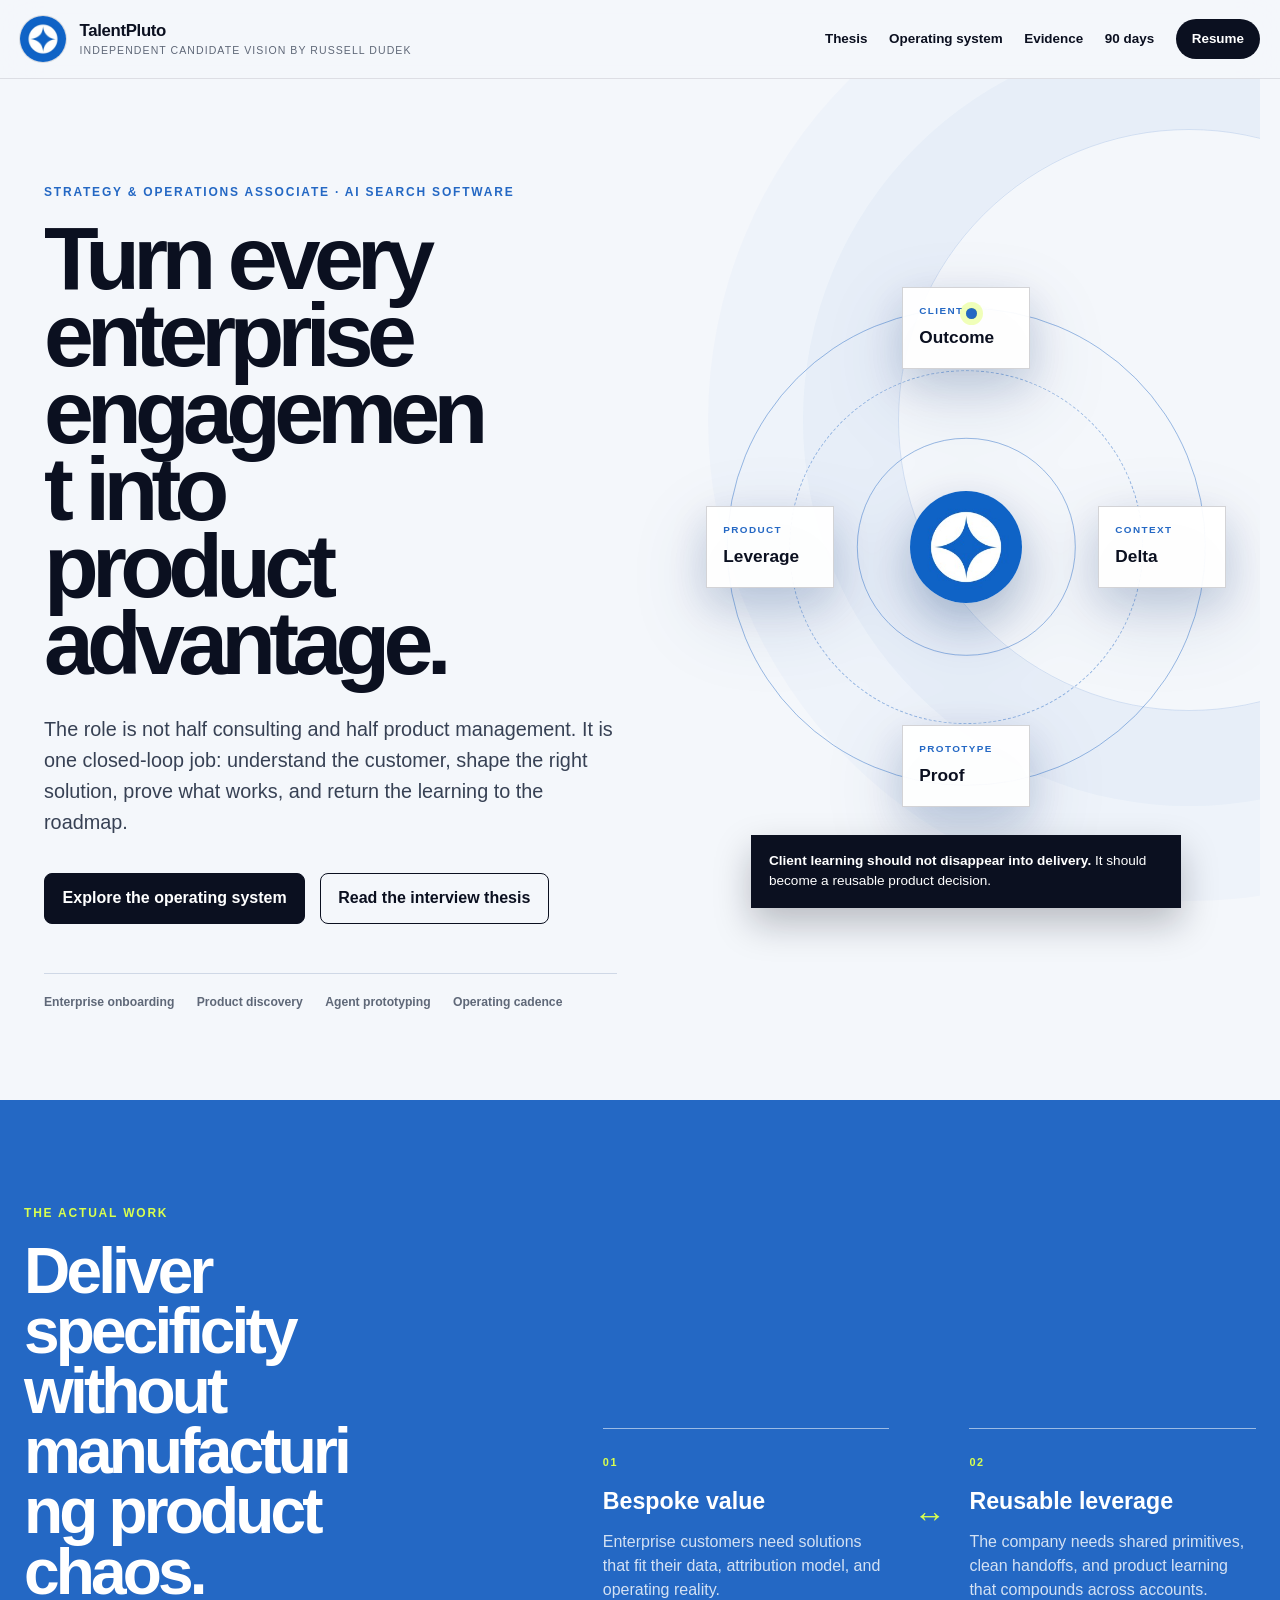
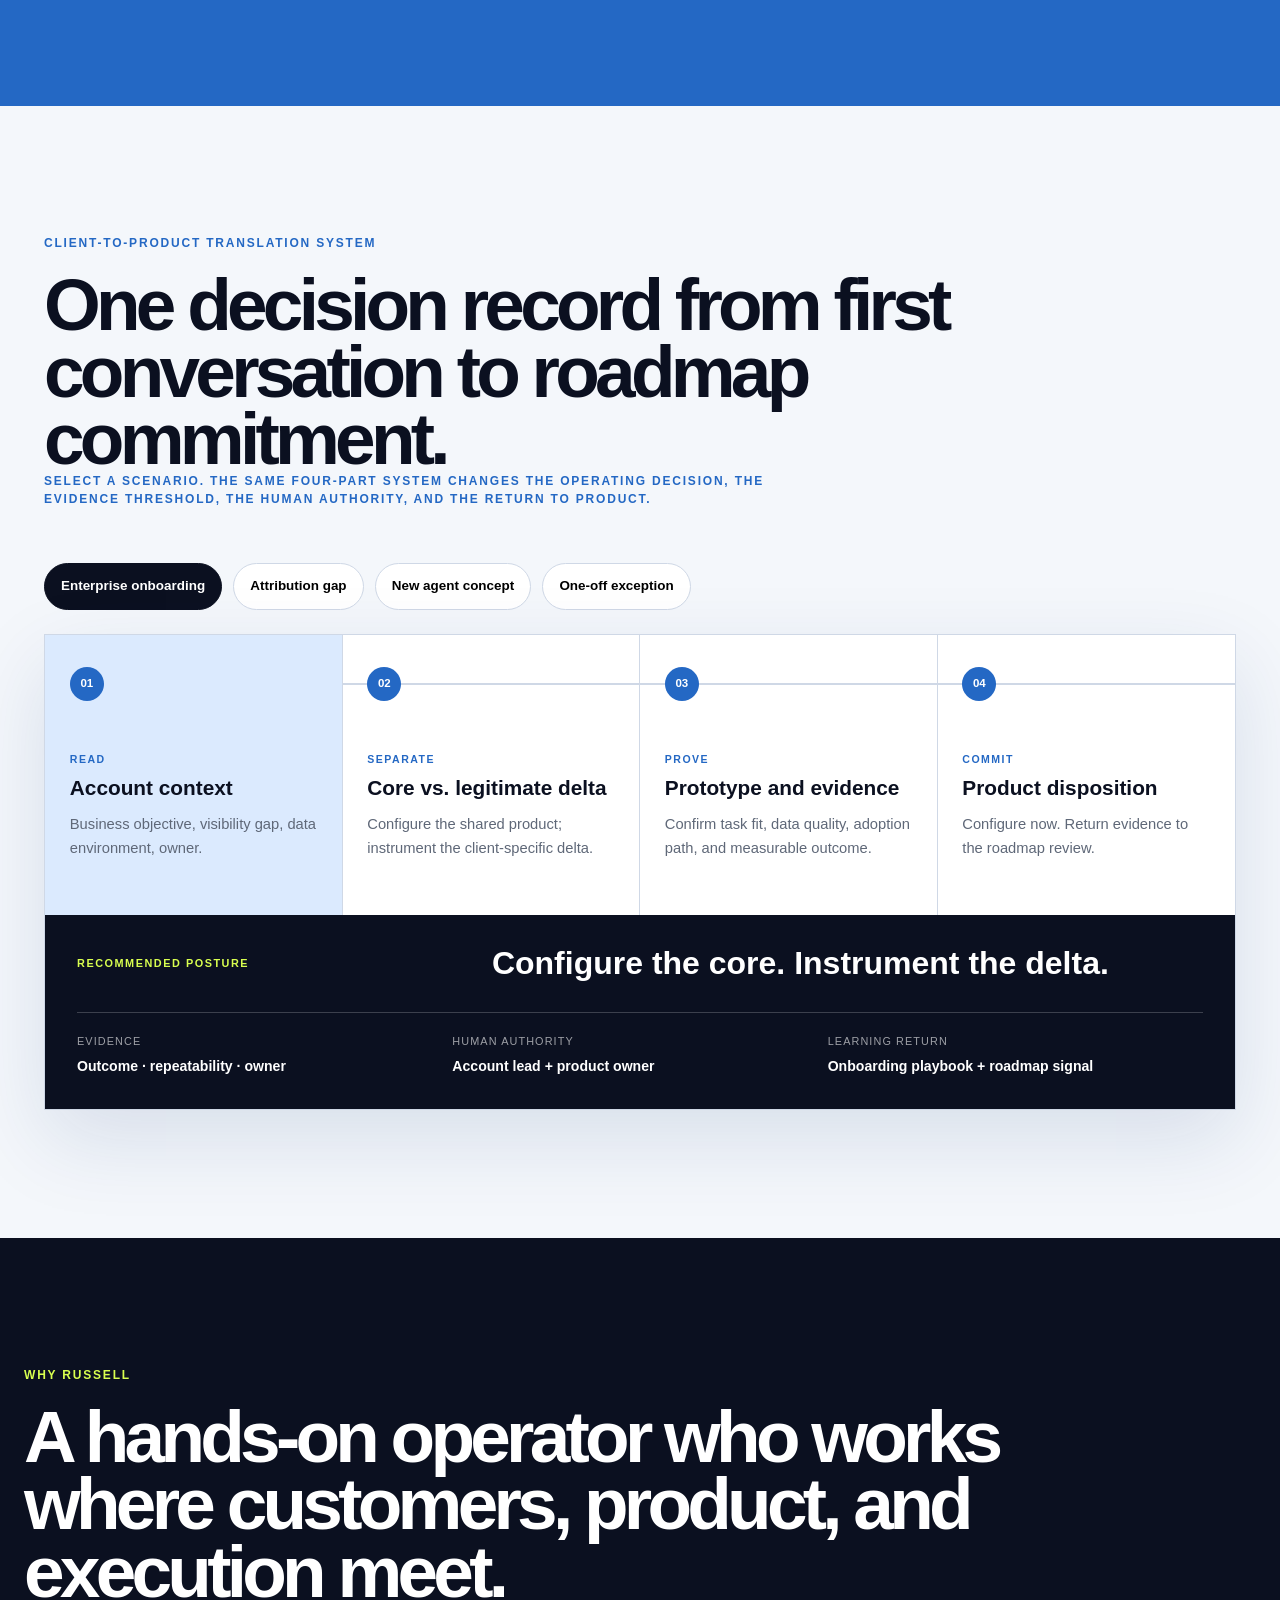
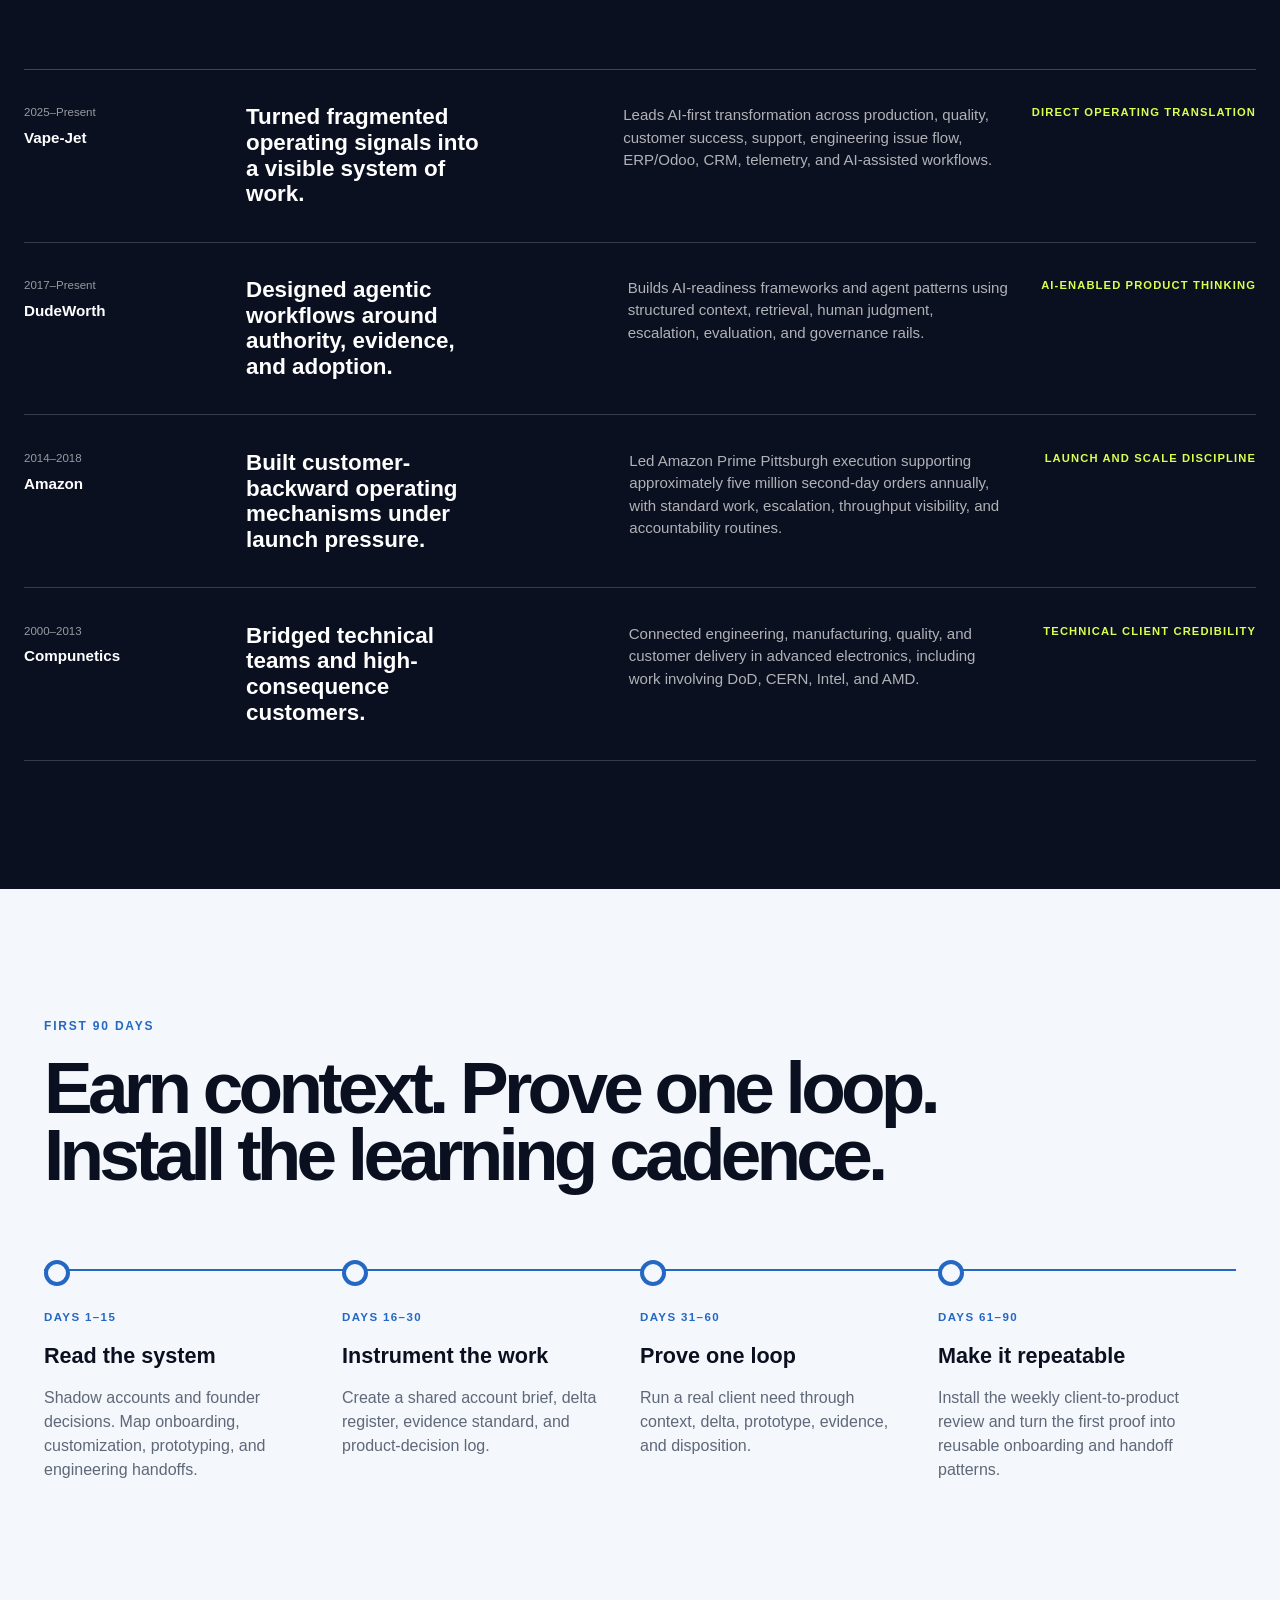
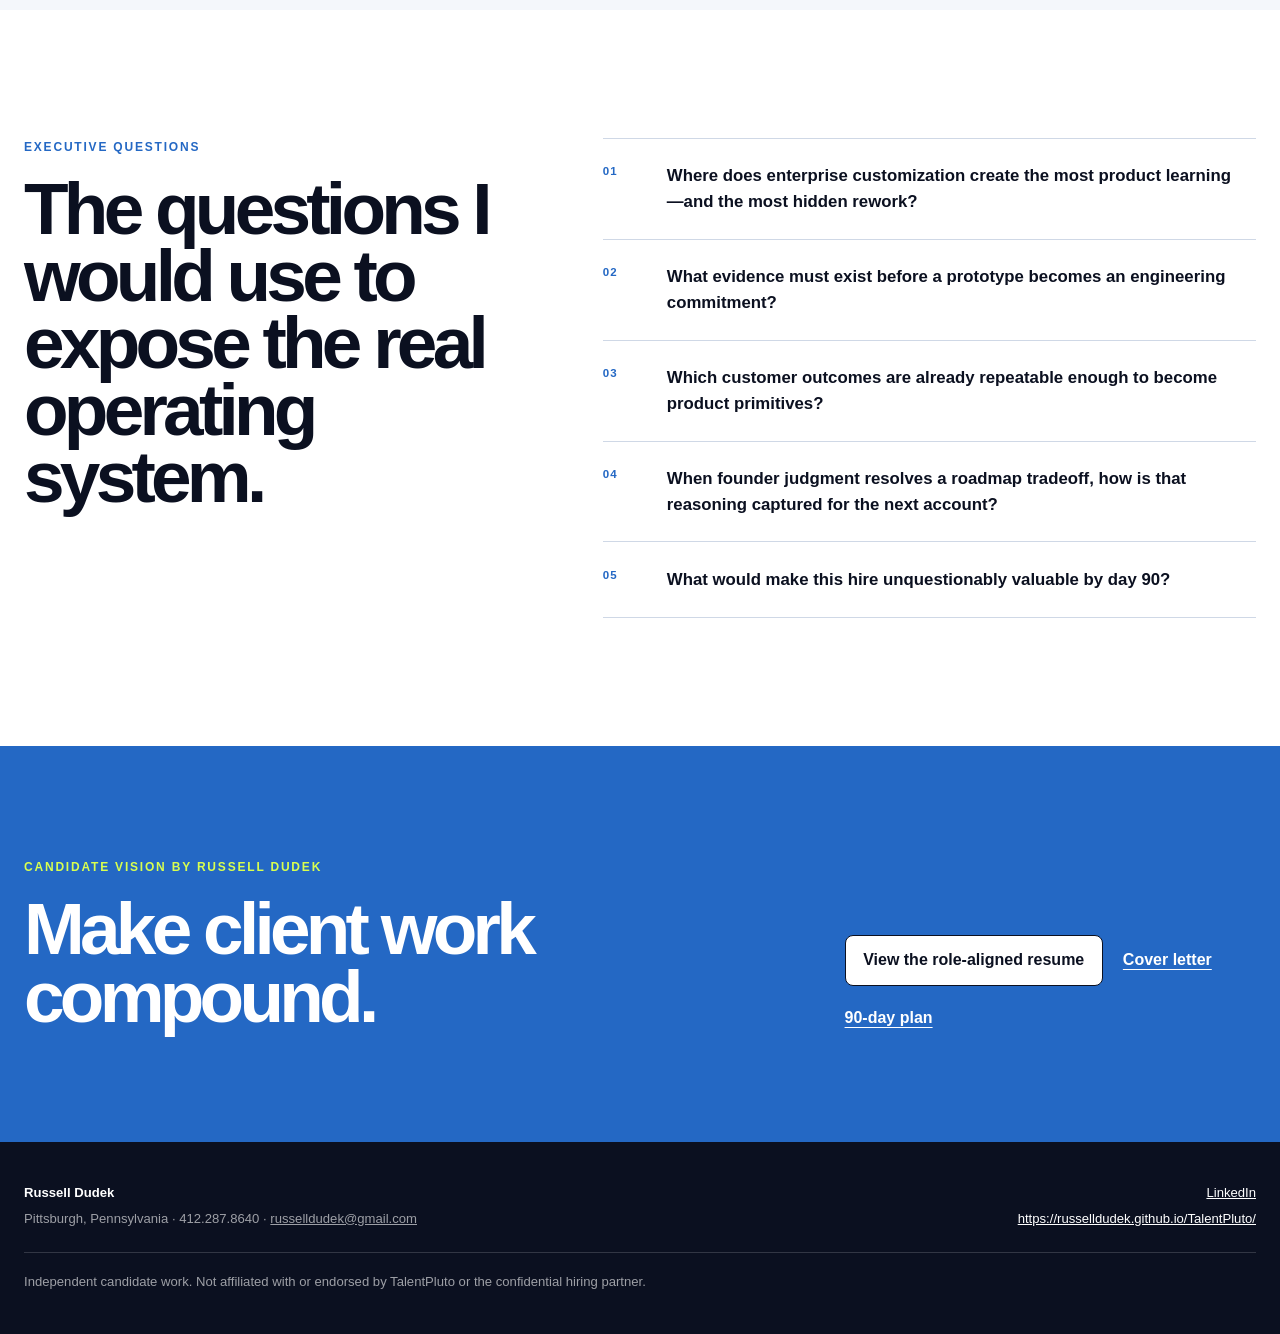
==== commit ac122456: "Publish direct online documents and repair hero geometry" ====
--- a/index.html
+++ b/index.html
@@ -15,34 +15,21 @@
       <span><b>TalentPluto</b><small>Independent candidate vision by Russell Dudek</small></span>
     </a>
     <nav aria-label="Primary navigation">
-      <a href="#thesis">Thesis</a>
-      <a href="#system">Operating system</a>
-      <a href="#evidence">Evidence</a>
-      <a href="#entry">90 days</a>
-      <a class="nav-cta" href="resume.html">Resume</a>
+      <a href="#thesis">Thesis</a><a href="#system">Operating system</a><a href="#evidence">Evidence</a><a href="#entry">90 days</a><a class="nav-cta" href="resume.html">Resume</a>
     </nav>
   </header>
-
   <main id="main">
     <section class="hero" id="thesis">
       <div class="hero-copy">
         <p class="role-line">Strategy &amp; Operations Associate · AI search software</p>
         <h1>Turn every enterprise engagement into product advantage.</h1>
         <p class="hero-lede">The role is not half consulting and half product management. It is one closed-loop job: understand the customer, shape the right solution, prove what works, and return the learning to the roadmap.</p>
-        <div class="hero-actions">
-          <a class="button button-primary" href="#system">Explore the operating system</a>
-          <a class="button button-ghost" href="interview-brief.html">Read the interview thesis</a>
-        </div>
-        <div class="proof-line" aria-label="Role alignment summary">
-          <span>Enterprise onboarding</span><span>Product discovery</span><span>Agent prototyping</span><span>Operating cadence</span>
-        </div>
+        <div class="hero-actions"><a class="button button-primary" href="#system">Explore the operating system</a><a class="button button-ghost" href="interview-brief.html">Read the interview thesis</a></div>
+        <div class="proof-line" aria-label="Role alignment summary"><span>Enterprise onboarding</span><span>Product discovery</span><span>Agent prototyping</span><span>Operating cadence</span></div>
       </div>
-
       <div class="hero-system" aria-label="Client-to-product learning loop">
         <div class="system-orbit" aria-hidden="true">
-          <div class="orbit-ring ring-one"></div>
-          <div class="orbit-ring ring-two"></div>
-          <div class="orbit-ring ring-three"></div>
+          <div class="orbit-ring ring-one"></div><div class="orbit-ring ring-two"></div><div class="orbit-ring ring-three"></div>
           <div class="orbit-core"><img src="assets/brand/talentpluto-logo.jpg" alt=""></div>
           <div class="orbit-node node-client"><span>CLIENT</span><strong>Outcome</strong></div>
           <div class="orbit-node node-context"><span>CONTEXT</span><strong>Delta</strong></div>
@@ -53,135 +40,27 @@
         <p class="system-caption"><b>Client learning should not disappear into delivery.</b> It should become a reusable product decision.</p>
       </div>
     </section>
-
-    <section class="pressure-band" aria-label="Role tensions">
-      <div class="band-intro">
-        <p>The actual work</p>
-        <h2>Deliver specificity without manufacturing product chaos.</h2>
-      </div>
-      <div class="tension-rail">
-        <article><span>01</span><h3>Bespoke value</h3><p>Enterprise customers need solutions that fit their data, attribution model, and operating reality.</p></article>
-        <div class="rail-arrow" aria-hidden="true">↔</div>
-        <article><span>02</span><h3>Reusable leverage</h3><p>The company needs shared primitives, clean handoffs, and product learning that compounds across accounts.</p></article>
+    <section class="pressure-band" aria-label="Role tensions"><div class="band-intro"><p>The actual work</p><h2>Deliver specificity without manufacturing product chaos.</h2></div><div class="tension-rail"><article><span>01</span><h3>Bespoke value</h3><p>Enterprise customers need solutions that fit their data, attribution model, and operating reality.</p></article><div class="rail-arrow" aria-hidden="true">↔</div><article><span>02</span><h3>Reusable leverage</h3><p>The company needs shared primitives, clean handoffs, and product learning that compounds across accounts.</p></article></div></section>
+    <section class="system-section" id="system"><div class="section-heading"><p>Client-to-Product Translation System</p><h2>One decision record from first conversation to roadmap commitment.</h2><p class="section-intro">Select a scenario. The same four-part system changes the operating decision, the evidence threshold, the human authority, and the return to product.</p></div>
+      <div class="scenario-bar" role="group" aria-label="Enterprise scenarios"><button data-scenario="onboarding" aria-pressed="true">Enterprise onboarding</button><button data-scenario="attribution" aria-pressed="false">Attribution gap</button><button data-scenario="agent" aria-pressed="false">New agent concept</button><button data-scenario="exception" aria-pressed="false">One-off exception</button></div>
+      <div class="translator" id="translator" aria-live="polite"><div class="translation-spine" aria-hidden="true"><span></span></div>
+        <article class="translation-stage" data-stage-card="context"><div class="stage-index">01</div><div><p>READ</p><h3>Account context</h3><span id="contextValue">Business objective, visibility gap, data environment, owner.</span></div></article>
+        <article class="translation-stage" data-stage-card="delta"><div class="stage-index">02</div><div><p>SEPARATE</p><h3>Core vs. legitimate delta</h3><span id="deltaValue">Configure the shared product; instrument the client-specific delta.</span></div></article>
+        <article class="translation-stage" data-stage-card="proof"><div class="stage-index">03</div><div><p>PROVE</p><h3>Prototype and evidence</h3><span id="proofValue">Confirm task fit, failure modes, human review, and measurable outcome.</span></div></article>
+        <article class="translation-stage" data-stage-card="decision"><div class="stage-index">04</div><div><p>COMMIT</p><h3>Product disposition</h3><span id="decisionValue">Configure now. Return evidence to the roadmap review.</span></div></article>
+        <aside class="decision-output"><div class="output-label">Recommended posture</div><strong id="postureValue">Configure the core. Instrument the delta.</strong><div class="output-grid"><div><span>Evidence</span><b id="evidenceValue">Outcome · repeatability · owner</b></div><div><span>Human authority</span><b id="authorityValue">Account lead + product owner</b></div><div><span>Learning return</span><b id="returnValue">Onboarding playbook + roadmap signal</b></div></div></aside>
       </div>
     </section>
-
-    <section class="system-section" id="system">
-      <div class="section-heading">
-        <p>Client-to-Product Translation System</p>
-        <h2>One decision record from first conversation to roadmap commitment.</h2>
-        <p class="section-intro">Select a scenario. The same four-part system changes the operating decision, the evidence threshold, the human authority, and the return to product.</p>
-      </div>
-
-      <div class="scenario-bar" role="group" aria-label="Enterprise scenarios">
-        <button data-scenario="onboarding" aria-pressed="true">Enterprise onboarding</button>
-        <button data-scenario="attribution" aria-pressed="false">Attribution gap</button>
-        <button data-scenario="agent" aria-pressed="false">New agent concept</button>
-        <button data-scenario="exception" aria-pressed="false">One-off exception</button>
-      </div>
-
-      <div class="translator" id="translator" aria-live="polite">
-        <div class="translation-spine" aria-hidden="true"><span></span></div>
-        <article class="translation-stage" data-stage-card="context">
-          <div class="stage-index">01</div>
-          <div><p>READ</p><h3>Account context</h3><span id="contextValue">Business objective, visibility gap, data environment, owner.</span></div>
-        </article>
-        <article class="translation-stage" data-stage-card="delta">
-          <div class="stage-index">02</div>
-          <div><p>SEPARATE</p><h3>Core vs. legitimate delta</h3><span id="deltaValue">Configure the shared product; instrument the client-specific delta.</span></div>
-        </article>
-        <article class="translation-stage" data-stage-card="proof">
-          <div class="stage-index">03</div>
-          <div><p>PROVE</p><h3>Prototype and evidence</h3><span id="proofValue">Confirm task fit, failure modes, human review, and measurable outcome.</span></div>
-        </article>
-        <article class="translation-stage" data-stage-card="decision">
-          <div class="stage-index">04</div>
-          <div><p>COMMIT</p><h3>Product disposition</h3><span id="decisionValue">Configure now. Return evidence to the roadmap review.</span></div>
-        </article>
-        <aside class="decision-output">
-          <div class="output-label">Recommended posture</div>
-          <strong id="postureValue">Configure the core. Instrument the delta.</strong>
-          <div class="output-grid">
-            <div><span>Evidence</span><b id="evidenceValue">Outcome · repeatability · owner</b></div>
-            <div><span>Human authority</span><b id="authorityValue">Account lead + product owner</b></div>
-            <div><span>Learning return</span><b id="returnValue">Onboarding playbook + roadmap signal</b></div>
-          </div>
-        </aside>
-      </div>
-    </section>
-
-    <section class="evidence-section" id="evidence">
-      <div class="section-heading light-heading">
-        <p>Why Russell</p>
-        <h2>A hands-on operator who works where customers, product, and execution meet.</h2>
-      </div>
-      <div class="evidence-track">
-        <article>
-          <div class="evidence-meta"><span>2025–Present</span><b>Vape-Jet</b></div>
-          <h3>Turned fragmented operating signals into a visible system of work.</h3>
-          <p>Leads AI-first transformation across production, quality, customer success, support, engineering issue flow, ERP/Odoo, CRM, telemetry, and AI-assisted workflows.</p>
-          <div class="evidence-tag">Direct operating translation</div>
-        </article>
-        <article>
-          <div class="evidence-meta"><span>2017–Present</span><b>DudeWorth</b></div>
-          <h3>Designed agentic workflows around authority, evidence, and adoption.</h3>
-          <p>Builds AI-readiness frameworks and agent patterns using structured context, retrieval, human judgment, escalation, evaluation, and governance rails.</p>
-          <div class="evidence-tag">AI-enabled product thinking</div>
-        </article>
-        <article>
-          <div class="evidence-meta"><span>2014–2018</span><b>Amazon</b></div>
-          <h3>Built customer-backward operating mechanisms under launch pressure.</h3>
-          <p>Led Amazon Prime Pittsburgh execution supporting approximately five million second-day orders annually, with standard work, escalation, throughput visibility, and accountability routines.</p>
-          <div class="evidence-tag">Launch and scale discipline</div>
-        </article>
-        <article>
-          <div class="evidence-meta"><span>2000–2013</span><b>Compunetics</b></div>
-          <h3>Bridged technical teams and high-consequence customers.</h3>
-          <p>Connected engineering, manufacturing, quality, and customer delivery in advanced electronics, including work involving DoD, CERN, Intel, and AMD.</p>
-          <div class="evidence-tag">Technical client credibility</div>
-        </article>
-      </div>
-    </section>
-
-    <section class="entry-section" id="entry">
-      <div class="section-heading">
-        <p>First 90 days</p>
-        <h2>Earn context. Prove one loop. Install the learning cadence.</h2>
-      </div>
-      <div class="entry-map">
-        <article><span>Days 1–15</span><h3>Read the system</h3><p>Shadow accounts and founder decisions. Map onboarding, customization, prototyping, and engineering handoffs.</p></article>
-        <article><span>Days 16–30</span><h3>Instrument the work</h3><p>Create a shared account brief, delta register, evidence standard, and product-decision log.</p></article>
-        <article><span>Days 31–60</span><h3>Prove one loop</h3><p>Run a real client need through context, delta, prototype, evidence, and disposition.</p></article>
-        <article><span>Days 61–90</span><h3>Make it repeatable</h3><p>Install the weekly client-to-product review and turn the first proof into reusable onboarding and handoff patterns.</p></article>
-      </div>
-    </section>
-
-    <section class="questions-section">
-      <div class="questions-copy"><p>Executive questions</p><h2>The questions I would use to expose the real operating system.</h2></div>
-      <ol>
-        <li>Where does enterprise customization create the most product learning—and the most hidden rework?</li>
-        <li>What evidence must exist before a prototype becomes an engineering commitment?</li>
-        <li>Which customer outcomes are already repeatable enough to become product primitives?</li>
-        <li>When founder judgment resolves a roadmap tradeoff, how is that reasoning captured for the next account?</li>
-        <li>What would make this hire unquestionably valuable by day 90?</li>
-      </ol>
-    </section>
-
-    <section class="closing-section">
-      <div><p>Candidate vision by Russell Dudek</p><h2>Make client work compound.</h2></div>
-      <div class="closing-actions">
-        <a class="button button-light" href="resume.html">View the role-aligned resume</a>
-        <a class="text-link" href="cover-letter.html">Cover letter</a>
-        <a class="text-link" href="entry-plan.html">90-day plan</a>
-      </div>
-    </section>
+    <section class="evidence-section" id="evidence"><div class="section-heading light-heading"><p>Why Russell</p><h2>A hands-on operator who works where customers, product, and execution meet.</h2></div><div class="evidence-track">
+      <article><div class="evidence-meta"><span>2025–Present</span><b>Vape-Jet</b></div><h3>Turned fragmented operating signals into a visible system of work.</h3><p>Leads AI-first transformation across production, quality, customer success, support, engineering issue flow, ERP/Odoo, CRM, telemetry, and AI-assisted workflows.</p><div class="evidence-tag">Direct operating translation</div></article>
+      <article><div class="evidence-meta"><span>2017–Present</span><b>DudeWorth</b></div><h3>Designed agentic workflows around authority, evidence, and adoption.</h3><p>Builds AI-readiness frameworks and agent patterns using structured context, retrieval, human judgment, escalation, evaluation, and governance rails.</p><div class="evidence-tag">AI-enabled product thinking</div></article>
+      <article><div class="evidence-meta"><span>2014–2018</span><b>Amazon</b></div><h3>Built customer-backward operating mechanisms under launch pressure.</h3><p>Led Amazon Prime Pittsburgh execution supporting approximately five million second-day orders annually, with standard work, escalation, throughput visibility, and accountability routines.</p><div class="evidence-tag">Launch and scale discipline</div></article>
+      <article><div class="evidence-meta"><span>2000–2013</span><b>Compunetics</b></div><h3>Bridged technical teams and high-consequence customers.</h3><p>Connected engineering, manufacturing, quality, and customer delivery in advanced electronics, including work involving DoD, CERN, Intel, and AMD.</p><div class="evidence-tag">Technical client credibility</div></article>
+    </div></section>
+    <section class="entry-section" id="entry"><div class="section-heading"><p>First 90 days</p><h2>Earn context. Prove one loop. Install the learning cadence.</h2></div><div class="entry-map"><article><span>Days 1–15</span><h3>Read the system</h3><p>Shadow accounts and founder decisions. Map onboarding, customization, prototyping, and engineering handoffs.</p></article><article><span>Days 16–30</span><h3>Instrument the work</h3><p>Create a shared account brief, delta register, evidence standard, and product-decision log.</p></article><article><span>Days 31–60</span><h3>Prove one loop</h3><p>Run a real client need through context, delta, prototype, evidence, and disposition.</p></article><article><span>Days 61–90</span><h3>Make it repeatable</h3><p>Install the weekly client-to-product review and turn the first proof into reusable onboarding and handoff patterns.</p></article></div></section>
+    <section class="questions-section"><div class="questions-copy"><p>Executive questions</p><h2>The questions I would use to expose the real operating system.</h2></div><ol><li>Where does enterprise customization create the most product learning—and the most hidden rework?</li><li>What evidence must exist before a prototype becomes an engineering commitment?</li><li>Which customer outcomes are already repeatable enough to become product primitives?</li><li>When founder judgment resolves a roadmap tradeoff, how is that reasoning captured for the next account?</li><li>What would make this hire unquestionably valuable by day 90?</li></ol></section>
+    <section class="closing-section"><div><p>Candidate vision by Russell Dudek</p><h2>Make client work compound.</h2></div><div class="closing-actions"><a class="button button-light" href="resume.html">View the role-aligned resume</a><a class="text-link" href="cover-letter.html">Cover letter</a><a class="text-link" href="entry-plan.html">90-day plan</a></div></section>
   </main>
-
-  <footer>
-    <div><b>Russell Dudek</b><span>Pittsburgh, Pennsylvania · 412.287.8640 · <a href="mailto:russelldudek@gmail.com">russelldudek@gmail.com</a></span></div>
-    <div><a href="https://www.linkedin.com/in/russelldudek">LinkedIn</a><a href="https://russelldudek.github.io/TalentPluto/">https://russelldudek.github.io/TalentPluto/</a></div>
-    <p>Independent candidate work. Not affiliated with or endorsed by TalentPluto or the confidential hiring partner.</p>
-  </footer>
+  <footer><div><b>Russell Dudek</b><span>Pittsburgh, Pennsylvania · 412.287.8640 · <a href="mailto:russelldudek@gmail.com">russelldudek@gmail.com</a></span></div><div><a href="https://www.linkedin.com/in/russelldudek">LinkedIn</a><a href="https://russelldudek.github.io/TalentPluto/">https://russelldudek.github.io/TalentPluto/</a></div><p>Independent candidate work. Not affiliated with or endorsed by TalentPluto or the confidential hiring partner.</p></footer>
   <script src="app.js"></script>
-</body>
-</html>
+</body></html>
--- a/styles.css
+++ b/styles.css
@@ -1 +1,19 @@
-@import url('brand-tokens.css');*{box-sizing:border-box}html{scroll-behavior:smooth}body{margin:0;background:var(--tp-paper);color:var(--tp-ink);font-family:"Avenir Next","Segoe UI",Helvetica,Arial,sans-serif;line-height:1.5}a{color:inherit}button,a{touch-action:manipulation}button:focus-visible,a:focus-visible{outline:3px solid rgba(15,99,198,.35);outline-offset:4px}.skip-link{position:fixed;left:1rem;top:-5rem;z-index:100;background:var(--tp-white);padding:.75rem 1rem;border:2px solid var(--tp-ink);border-radius:8px}.skip-link:focus{top:1rem}.site-header{position:sticky;top:0;z-index:50;display:flex;align-items:center;justify-content:space-between;gap:2rem;padding:1rem max(1.25rem,calc((100vw - var(--tp-max))/2));background:rgba(246,248,251,.92);backdrop-filter:blur(16px);border-bottom:1px solid rgba(12,16,24,.08)}.brand{display:flex;align-items:center;gap:.8rem;text-decoration:none;min-width:0}.brand img{width:46px;height:46px;border-radius:50%;object-fit:contain}.brand span{display:grid;line-height:1.1}.brand b{font-size:.93rem}.brand small{margin-top:.32rem;color:var(--tp-muted);font-size:.66rem;letter-spacing:.08em;text-transform:uppercase;white-space:nowrap}nav{display:flex;align-items:center;gap:1.25rem}nav a{text-decoration:none;font-size:.82rem;font-weight:800}nav a:hover{text-decoration:underline;text-underline-offset:.25rem}.nav-action{padding:.62rem .95rem;background:var(--tp-ink);color:var(--tp-white);border-radius:999px}.eyebrow{margin:0 0 1rem;color:var(--tp-blue);font-size:.72rem;font-weight:900;letter-spacing:.14em;text-transform:uppercase}h1,h2,h3,p,blockquote{overflow-wrap:anywhere}.hero{position:relative;max-width:var(--tp-max);min-height:780px;margin:auto;padding:6.2rem 1.5rem 5.2rem;display:grid;grid-template-columns:minmax(0,1fr) minmax(430px,.86fr);gap:5rem;align-items:center}.hero-copy{position:relative;z-index:2}.hero h1{margin:0;max-width:10ch;font-size:clamp(3.8rem,7vw,7.4rem);line-height:.88;letter-spacing:-.072em;font-weight:800}.hero-lede{max-width:680px;margin:1.8rem 0 0;color:#384457;font-size:clamp(1.04rem,1.55vw,1.27rem);line-height:1.6}.hero-actions{display:flex;gap:.8rem;flex-wrap:wrap;margin-top:2.1rem}.button{display:inline-flex;align-items:center;justify-content:center;min-height:48px;padding:.78rem 1.08rem;border:1.5px solid var(--tp-ink);border-radius:8px;text-decoration:none;font-weight:850;transition:transform .18s var(--tp-ease),box-shadow .18s var(--tp-ease),background .18s}.button:hover{transform:translateY(-2px);box-shadow:0 12px 28px rgba(12,16,24,.12)}.button-primary{background:var(--tp-ink);color:var(--tp-white)}.button-secondary{background:transparent}.hero-proof{display:flex;gap:.55rem 1.2rem;flex-wrap:wrap;margin-top:2.8rem;padding-top:1rem;border-top:1px solid var(--tp-line)}.hero-proof span{color:var(--tp-muted);font-size:.73rem;font-weight:850}.hero-plan{position:relative;background:var(--tp-white);border:1px solid var(--tp-line);border-radius:var(--tp-radius-lg);padding:1.4rem;box-shadow:var(--tp-shadow);overflow:hidden}.hero-plan:before{content:"";position:absolute;inset:0;background:linear-gradient(135deg,rgba(15,99,198,.05),transparent 45%);pointer-events:none}.hero-request{position:relative;padding:1.2rem;background:var(--tp-ink);color:var(--tp-white);border-radius:16px}.hero-request span,.hero-result span{display:block;color:#a9cfff;font-size:.62rem;font-weight:900;letter-spacing:.14em}.hero-request blockquote{margin:.65rem 0 0;font-size:1.13rem;line-height:1.45;font-weight:700}.parse-window{position:relative;height:34px;margin:0 1rem}.parse-window:before{content:"";position:absolute;left:50%;top:0;bottom:0;width:1px;background:var(--tp-line)}.parse-line{position:absolute;left:50%;top:0;width:0;height:2px;background:var(--tp-blue);transform:translateX(-50%);opacity:0}.line-two{top:12px}.line-three{top:24px}.hero-clauses{display:grid;gap:.52rem}.hero-clause{position:relative;display:grid;grid-template-columns:86px 1fr;gap:.7rem;padding:.78rem .9rem;border:1px solid var(--tp-soft-line);border-radius:10px;background:#fbfcfe;transform:translateY(9px);opacity:.4}.hero-clause span{color:var(--tp-blue);font-size:.61rem;font-weight:900;letter-spacing:.12em}.hero-clause b{font-size:.83rem}.hero-result{margin-top:.7rem;padding:1rem 1.1rem;background:var(--tp-blue);color:var(--tp-white);border-radius:12px;transform:translateY(8px);opacity:.45}.hero-result span{color:#dcecff}.hero-result strong{display:block;margin-top:.28rem;font-size:1.12rem}.hero-plan[data-state="running"] .parse-line{animation:parseLine .72s var(--tp-ease) forwards}.hero-plan[data-state="running"] .line-two{animation-delay:.1s}.hero-plan[data-state="running"] .line-three{animation-delay:.2s}.hero-plan[data-state="running"] .hero-clause{animation:clauseIn .55s var(--tp-ease) forwards}.hero-plan[data-state="running"] .hero-clause:nth-child(2){animation-delay:.12s}.hero-plan[data-state="running"] .hero-clause:nth-child(3){animation-delay:.24s}.hero-plan[data-state="running"] .hero-clause:nth-child(4){animation-delay:.36s}.hero-plan[data-state="running"] .hero-clause:nth-child(5){animation-delay:.48s}.hero-plan[data-state="running"] .hero-result{animation:clauseIn .5s .72s var(--tp-ease) forwards}.hero-plan[data-state="settled"] .hero-clause,.hero-plan[data-state="settled"] .hero-result{transform:none;opacity:1}.hero-plan[data-state="settled"] .parse-line{width:76%;opacity:1}.work-section{padding:7.5rem max(1.5rem,calc((100vw - var(--tp-max))/2));background:var(--tp-blue);color:var(--tp-white)}.work-heading{display:grid;grid-template-columns:.7fr 1.3fr;gap:4rem;align-items:end}.work-heading .eyebrow{color:#d5e8ff}.work-heading h2{margin:0;font-size:clamp(3rem,5.5vw,5.8rem);line-height:.94;letter-spacing:-.06em;max-width:12ch}.tension-table{margin-top:4rem;border-top:1px solid rgba(255,255,255,.35)}.tension-row{display:grid;grid-template-columns:.62fr 1fr 1.15fr;gap:2rem;padding:1.3rem 0;border-bottom:1px solid rgba(255,255,255,.22)}.tension-row b{font-size:1.04rem}.tension-row span{color:rgba(255,255,255,.78)}.tension-head{padding:.8rem 0}.tension-head span{font-size:.65rem;font-weight:900;letter-spacing:.12em;text-transform:uppercase;color:#d5e8ff}.query-section,.entry-section{max-width:var(--tp-max);margin:auto;padding:8rem 1.5rem}.section-heading{max-width:930px}.section-heading h2,.questions-intro h2,.document-section h2{margin:0;font-size:clamp(3rem,5.7vw,6rem);line-height:.92;letter-spacing:-.065em}.section-heading>p:last-child{max-width:760px;margin:1.5rem 0 0;color:var(--tp-muted);font-size:1.08rem}.scenario-controls{display:flex;gap:.65rem;flex-wrap:wrap;margin:3.2rem 0 1.3rem}.scenario-controls button{appearance:none;border:1px solid var(--tp-line);background:var(--tp-white);padding:.72rem .95rem;border-radius:999px;font:inherit;font-size:.82rem;font-weight:850;cursor:pointer}.scenario-controls button[aria-pressed="true"]{border-color:var(--tp-ink);background:var(--tp-ink);color:var(--tp-white)}.scenario-controls .reset-button{margin-left:auto;background:transparent;border-style:dashed;color:var(--tp-muted)}.query-workbench{display:grid;grid-template-columns:.78fr 1.22fr;min-height:650px;background:var(--tp-white);border:1px solid var(--tp-line);box-shadow:var(--tp-shadow);overflow:hidden}.request-panel{display:flex;flex-direction:column;padding:2rem;background:var(--tp-ink);color:var(--tp-white)}.request-panel>p,.plan-header span,.request-context span,.decision-record span{margin:0;color:#9ec7f8;font-size:.63rem;font-weight:900;letter-spacing:.13em;text-transform:uppercase}.request-panel blockquote{margin:3.8rem 0 1.4rem;font-size:clamp(1.65rem,3vw,2.7rem);line-height:1.08;letter-spacing:-.035em;font-weight:750}.request-context{margin-top:auto;padding-top:1.2rem;border-top:1px solid rgba(255,255,255,.22)}.request-context strong{display:block;margin-top:.45rem;font-size:.93rem;color:rgba(255,255,255,.78)}.plan-panel{padding:1.6rem 1.7rem 1.8rem}.plan-header{display:flex;align-items:flex-start;justify-content:space-between;gap:1rem;padding-bottom:1.1rem;border-bottom:1px solid var(--tp-line)}.plan-header div{display:grid}.plan-header b{margin-top:.3rem;font-size:1.28rem}.plan-status{padding:.45rem .65rem;border:1px solid currentColor;border-radius:999px;color:var(--tp-blue)!important}.clause-list{display:grid}.clause{position:relative;padding:1.05rem 0;border-bottom:1px solid var(--tp-soft-line);overflow:hidden}.clause span{display:block;color:var(--tp-blue);font-size:.62rem;font-weight:900;letter-spacing:.11em;text-transform:uppercase}.clause strong{position:relative;z-index:2;display:block;max-width:91%;margin-top:.38rem;font-size:.91rem;line-height:1.35}.clause i{position:absolute;left:0;bottom:0;width:100%;height:3px;background:var(--tp-blue);transform-origin:left;transform:scaleX(0)}.query-workbench.is-updating .clause strong{opacity:.35}.query-workbench.is-updating .clause i{animation:clauseSweep .48s var(--tp-ease) forwards}.query-workbench.is-updating .clause:nth-child(2) i{animation-delay:.06s}.query-workbench.is-updating .clause:nth-child(3) i{animation-delay:.12s}.query-workbench.is-updating .clause:nth-child(4) i{animation-delay:.18s}.query-workbench.is-updating .clause:nth-child(5) i{animation-delay:.24s}.decision-record{display:grid;grid-template-columns:repeat(3,1fr);gap:1rem;margin-top:1.25rem;padding:1.15rem;background:var(--tp-blue-pale);border-radius:12px}.decision-record span{color:var(--tp-blue-deep)}.decision-record b{display:block;margin-top:.38rem;font-size:.82rem;line-height:1.35}.state-announcement{position:absolute;width:1px;height:1px;margin:-1px;overflow:hidden;clip:rect(0 0 0 0);white-space:nowrap}.decision-section{padding:8rem max(1.5rem,calc((100vw - var(--tp-max))/2));background:var(--tp-white)}.compact-heading{max-width:870px}.disposition-rows{margin-top:3.7rem;border-top:1px solid var(--tp-line)}.disposition-rows article{display:grid;grid-template-columns:150px 1fr 1fr;gap:2rem;align-items:start;padding:1.45rem 0;border-bottom:1px solid var(--tp-line)}.disposition-rows span{color:var(--tp-blue);font-size:.67rem;font-weight:900;letter-spacing:.12em}.disposition-rows h3{margin:0;font-size:1.24rem;line-height:1.2}.disposition-rows p{margin:0;color:var(--tp-muted)}.evidence-section{padding:8rem max(1.5rem,calc((100vw - var(--tp-max))/2));background:var(--tp-ink);color:var(--tp-white)}.light-heading .eyebrow{color:#9ec7f8}.light-heading{max-width:950px}.evidence-list{margin-top:4rem;border-top:1px solid rgba(255,255,255,.2)}.evidence-list article{display:grid;grid-template-columns:170px 1.08fr 1.12fr;gap:2rem;align-items:start;padding:2rem 0;border-bottom:1px solid rgba(255,255,255,.16)}.evidence-id{display:grid;gap:.35rem}.evidence-id span{color:rgba(255,255,255,.52);font-size:.7rem}.evidence-id b{font-size:.92rem}.evidence-list h3{margin:0;font-size:1.34rem;line-height:1.17}.evidence-list p{margin:0;color:rgba(255,255,255,.66);font-size:.92rem}.entry-timeline{position:relative;display:grid;grid-template-columns:repeat(4,1fr);gap:0;margin-top:4rem}.entry-timeline:before{content:"";position:absolute;left:0;right:0;top:17px;height:2px;background:var(--tp-blue)}.entry-timeline article{position:relative;padding:3.2rem 2rem 0 0}.entry-timeline article:before{content:"";position:absolute;left:0;top:8px;width:18px;height:18px;border:4px solid var(--tp-blue);border-radius:50%;background:var(--tp-paper)}.entry-timeline span{color:var(--tp-blue);font-size:.67rem;font-weight:900;letter-spacing:.11em;text-transform:uppercase}.entry-timeline h3{margin:.8rem 0;font-size:1.24rem}.entry-timeline p{margin:0;color:var(--tp-muted)}.questions-section{display:grid;grid-template-columns:.82fr 1.18fr;gap:6rem;padding:8rem max(1.5rem,calc((100vw - var(--tp-max))/2));background:var(--tp-blue);color:var(--tp-white)}.questions-intro .eyebrow{color:#d5e8ff}.questions-section ol{counter-reset:q;margin:0;padding:0;list-style:none;border-top:1px solid rgba(255,255,255,.3)}.questions-section li{counter-increment:q;position:relative;padding:1.45rem 1rem 1.45rem 4rem;border-bottom:1px solid rgba(255,255,255,.22);font-weight:750}.questions-section li:before{content:"0" counter(q);position:absolute;left:0;top:1.5rem;color:#d5e8ff;font-size:.65rem;font-weight:900;letter-spacing:.1em}.document-section{display:grid;grid-template-columns:.85fr 1.15fr;gap:5rem;align-items:start;padding:8rem max(1.5rem,calc((100vw - var(--tp-max))/2));background:var(--tp-white)}.document-links{border-top:1px solid var(--tp-line)}.document-links a{display:grid;grid-template-columns:48px 1fr auto;gap:1rem;align-items:center;padding:1.1rem 0;border-bottom:1px solid var(--tp-line);text-decoration:none}.document-links a:hover b{text-decoration:underline;text-underline-offset:.25rem}.document-links span{color:var(--tp-blue);font-size:.67rem;font-weight:900}.document-links b{font-size:1.03rem}.document-links small{color:var(--tp-muted)}footer{display:grid;grid-template-columns:1fr 1fr;gap:1.4rem 3rem;padding:2.5rem max(1.5rem,calc((100vw - var(--tp-max))/2));background:var(--tp-ink);color:var(--tp-white);font-size:.8rem}.footer-primary,.footer-links{display:grid;gap:.28rem}.footer-primary span,footer p{color:rgba(255,255,255,.58)}.footer-links{justify-items:end}.footer-links a{display:block}footer p{grid-column:1/-1;margin:0;padding-top:1.1rem;border-top:1px solid rgba(255,255,255,.15)}@keyframes parseLine{0%{width:0;opacity:0}100%{width:76%;opacity:1}}@keyframes clauseIn{to{transform:none;opacity:1}}@keyframes clauseSweep{0%{transform:scaleX(0)}70%,100%{transform:scaleX(1)}}@media(max-width:1000px){nav a:not(.nav-action){display:none}.hero{grid-template-columns:1fr;gap:3rem;min-height:auto}.hero-plan{max-width:720px}.work-heading,.questions-section,.document-section{grid-template-columns:1fr;gap:3rem}.tension-row{grid-template-columns:.7fr 1fr 1.15fr}.query-workbench{grid-template-columns:1fr}.request-panel{min-height:380px}.request-panel blockquote{margin:2.5rem 0 1.5rem}.evidence-list article{grid-template-columns:140px 1fr}.evidence-list p{grid-column:2}.entry-timeline{grid-template-columns:1fr 1fr;gap:2rem}.entry-timeline:before{display:none}.entry-timeline article{padding:1.6rem;border-top:2px solid var(--tp-blue)}.entry-timeline article:before{display:none}}@media(max-width:680px){.site-header{padding:.75rem 1rem}.brand small{display:none}.brand img{width:40px;height:40px}.hero{padding:4.2rem 1rem}.hero h1{font-size:clamp(3.4rem,16vw,5.5rem)}.hero-plan{padding:1rem}.hero-request blockquote{font-size:1rem}.hero-clause{grid-template-columns:72px 1fr;padding:.7rem}.work-section,.query-section,.decision-section,.evidence-section,.entry-section,.questions-section,.document-section{padding:5rem 1rem}.tension-row,.tension-head{grid-template-columns:1fr;gap:.45rem}.tension-head{display:none}.scenario-controls{display:grid;grid-template-columns:1fr 1fr}.scenario-controls .reset-button{margin-left:0;grid-column:1/-1}.plan-panel{padding:1.2rem}.decision-record{grid-template-columns:1fr}.disposition-rows article{grid-template-columns:1fr;gap:.5rem}.evidence-list article{grid-template-columns:1fr;gap:.7rem}.evidence-list p{grid-column:1}.entry-timeline{grid-template-columns:1fr}.document-links a{grid-template-columns:36px 1fr}.document-links small{grid-column:2}.footer-links{justify-items:start}footer{grid-template-columns:1fr}.footer-links{grid-row:2}footer p{grid-column:1}}@media(max-width:360px){.hero h1{font-size:3.15rem}.scenario-controls{grid-template-columns:1fr}.scenario-controls .reset-button{grid-column:auto}.hero-actions{display:grid}.button{width:100%}.plan-header{display:grid}.plan-status{justify-self:start}.document-links a{grid-template-columns:30px 1fr}}@media(prefers-reduced-motion:reduce){html{scroll-behavior:auto}*,*:before,*:after{animation:none!important;transition:none!important}.hero-plan .hero-clause,.hero-plan .hero-result{transform:none!important;opacity:1!important}.hero-plan .parse-line{width:76%!important;opacity:1!important}.clause i{transform:scaleX(1)!important}}+:root{--blue:#2468c4;--blue-deep:#0e3470;--blue-soft:#dbeafe;--ink:#0b1020;--paper:#f4f7fb;--white:#ffffff;--lime:#d9ff4f;--muted:#5f6878;--line:#cfd8e6;--max:1240px;--ease:cubic-bezier(.2,.8,.2,1)}
+*{box-sizing:border-box}html{scroll-behavior:smooth}body{margin:0;background:var(--paper);color:var(--ink);font-family:"Avenir Next","Segoe UI",Helvetica,Arial,sans-serif;line-height:1.5}a{color:inherit}button,a{touch-action:manipulation}.skip-link{position:fixed;left:1rem;top:-5rem;z-index:100;background:var(--white);padding:.75rem 1rem;border:2px solid var(--ink);border-radius:.4rem}.skip-link:focus{top:1rem}
+.site-header{position:sticky;top:0;z-index:50;display:flex;align-items:center;justify-content:space-between;gap:2rem;padding:1rem max(1.25rem,calc((100vw - var(--max))/2));background:rgba(244,247,251,.9);backdrop-filter:blur(18px);border-bottom:1px solid rgba(11,16,32,.1)}.identity{display:flex;align-items:center;gap:.85rem;text-decoration:none;min-width:0}.identity img{width:46px;height:46px;border-radius:50%;box-shadow:0 0 0 1px rgba(11,16,32,.12)}.identity span{display:grid;line-height:1.1}.identity b{font-size:1.05rem;letter-spacing:-.02em}.identity small{margin-top:.3rem;color:var(--muted);font-size:.66rem;text-transform:uppercase;letter-spacing:.1em;white-space:nowrap}nav{display:flex;align-items:center;gap:1.35rem}nav a{text-decoration:none;font-size:.84rem;font-weight:700}nav a:hover{text-decoration:underline;text-underline-offset:.28rem}.nav-cta{padding:.62rem 1rem;border-radius:999px;background:var(--ink);color:var(--white)}
+.hero{position:relative;max-width:var(--max);margin:auto;min-height:820px;padding:6.5rem 1.5rem 5.5rem;display:grid;grid-template-columns:minmax(0,1.03fr) minmax(460px,.97fr);align-items:center;gap:5rem;overflow:hidden}.hero:before{content:"";position:absolute;width:580px;height:580px;border:1px solid rgba(36,104,196,.17);border-radius:50%;right:-220px;top:50px;box-shadow:0 0 0 95px rgba(36,104,196,.035),0 0 0 190px rgba(36,104,196,.025);pointer-events:none}.role-line,.section-heading>p,.band-intro>p,.questions-copy>p,.closing-section>div>p{margin:0 0 1.2rem;color:var(--blue);font-size:.75rem;font-weight:800;text-transform:uppercase;letter-spacing:.15em}h1,h2,h3,p{overflow-wrap:anywhere}h1{margin:0;max-width:9.2ch;font-size:clamp(4rem,7vw,7.6rem);line-height:.86;letter-spacing:-.075em;font-weight:800}.hero-lede{max-width:700px;margin:2rem 0 0;font-size:clamp(1.05rem,1.55vw,1.3rem);line-height:1.55;color:#374154}.hero-actions{display:flex;gap:.9rem;flex-wrap:wrap;margin-top:2.2rem}.button{display:inline-flex;align-items:center;justify-content:center;min-height:48px;padding:.78rem 1.1rem;border:1.5px solid var(--ink);border-radius:8px;text-decoration:none;font-weight:800;transition:transform .2s var(--ease),box-shadow .2s var(--ease),background .2s}.button:hover{transform:translateY(-2px);box-shadow:0 10px 24px rgba(11,16,32,.14)}.button-primary{background:var(--ink);color:var(--white)}.button-ghost{background:transparent}.button-light{background:var(--white);color:var(--ink)}.proof-line{display:flex;flex-wrap:wrap;gap:.55rem 1.4rem;margin-top:3.1rem;padding-top:1.2rem;border-top:1px solid var(--line)}.proof-line span{font-size:.76rem;font-weight:800;color:var(--muted)}
+.hero-system{position:relative;min-height:590px;display:grid;place-items:center}.system-orbit{position:relative;width:min(520px,100%);aspect-ratio:1;filter:drop-shadow(0 25px 35px rgba(14,52,112,.16))}.orbit-ring{position:absolute;inset:50%;border:1px solid rgba(36,104,196,.45);border-radius:50%;transform:translate(-50%,-50%)}.ring-one{width:92%;height:92%}.ring-two{width:68%;height:68%;border-style:dashed}.ring-three{width:42%;height:42%}.orbit-core{position:absolute;left:50%;top:50%;width:112px;height:112px;transform:translate(-50%,-50%);border-radius:50%;background:var(--white);display:grid;place-items:center;box-shadow:0 18px 40px rgba(14,52,112,.2)}.orbit-core img{width:100%;height:100%;border-radius:50%}.orbit-node{position:absolute;width:128px;min-height:82px;padding:1rem;border:1px solid rgba(11,16,32,.18);background:rgba(255,255,255,.94);box-shadow:0 14px 38px rgba(14,52,112,.14)}.orbit-node span{display:block;color:var(--blue);font-size:.62rem;font-weight:900;letter-spacing:.14em}.orbit-node strong{display:block;margin-top:.4rem;font-size:1.08rem}.node-client{left:50%;top:0;transform:translateX(-50%)}.node-context{right:0;top:50%;transform:translateY(-50%)}.node-prototype{left:50%;bottom:0;transform:translateX(-50%)}.node-product{left:0;top:50%;transform:translateY(-50%)}.signal{position:absolute;width:11px;height:11px;border-radius:50%;background:var(--lime);box-shadow:0 0 0 6px rgba(217,255,79,.22);left:50%;top:4%;transform-origin:0 246px;animation:orbit 8s linear infinite}.signal-b{animation-delay:-4s;background:var(--blue)}.system-caption{position:absolute;left:50%;bottom:-.8rem;transform:translateX(-50%);width:min(390px,92%);margin:0;padding:1rem 1.1rem;background:var(--ink);color:var(--white);font-size:.85rem;box-shadow:0 16px 36px rgba(11,16,32,.25)}
+.pressure-band{background:var(--blue);color:var(--white);padding:6.5rem max(1.5rem,calc((100vw - var(--max))/2));display:grid;grid-template-columns:.85fr 1.15fr;gap:6rem;align-items:end}.band-intro>p{color:var(--lime)}.band-intro h2{font-size:clamp(2.8rem,5vw,5.4rem);line-height:.94;letter-spacing:-.06em;margin:0;max-width:10ch}.tension-rail{display:grid;grid-template-columns:1fr auto 1fr;gap:1.5rem;align-items:center}.tension-rail article{padding-top:1.2rem;border-top:1px solid rgba(255,255,255,.55)}.tension-rail article>span{font-size:.68rem;letter-spacing:.15em;color:var(--lime);font-weight:900}.tension-rail h3{font-size:1.45rem;margin:.7rem 0}.tension-rail p{margin:0;color:rgba(255,255,255,.8)}.rail-arrow{font-size:2rem;color:var(--lime)}
+.system-section,.entry-section{max-width:var(--max);margin:auto;padding:8rem 1.5rem}.section-heading{max-width:920px}.section-heading h2,.questions-copy h2,.closing-section h2{font-size:clamp(3rem,5.7vw,6rem);line-height:.92;letter-spacing:-.065em;margin:0}.section-intro{max-width:760px;margin:1.6rem 0 0;color:var(--muted);font-size:1.12rem}.scenario-bar{display:flex;gap:.7rem;flex-wrap:wrap;margin:3.4rem 0 1.5rem}.scenario-bar button{appearance:none;border:1px solid var(--line);background:var(--white);padding:.78rem 1rem;border-radius:999px;font:inherit;font-size:.84rem;font-weight:800;cursor:pointer}.scenario-bar button[aria-pressed="true"]{border-color:var(--ink);background:var(--ink);color:var(--white)}.translator{position:relative;display:grid;grid-template-columns:repeat(4,1fr);gap:0;background:var(--white);border:1px solid var(--line);box-shadow:0 30px 80px rgba(14,52,112,.12);overflow:hidden}.translation-stage{position:relative;min-height:280px;padding:2rem 1.55rem;border-right:1px solid var(--line);transition:background .35s var(--ease),transform .35s var(--ease)}.translation-stage:last-of-type{border-right:0}.translation-stage.active{background:var(--blue-soft)}.stage-index{width:34px;height:34px;border-radius:50%;display:grid;place-items:center;background:var(--blue);color:var(--white);font-size:.72rem;font-weight:900}.translation-stage p{margin:3.2rem 0 .55rem;color:var(--blue);font-size:.66rem;font-weight:900;letter-spacing:.14em}.translation-stage h3{margin:0 0 .8rem;font-size:1.3rem;line-height:1.08}.translation-stage span{color:var(--muted);font-size:.92rem}.translation-spine{position:absolute;left:0;right:0;top:48px;height:2px;background:var(--line)}.translation-spine span{display:block;width:25%;height:100%;background:var(--blue);transition:width .65s var(--ease)}.decision-output{grid-column:1/-1;background:var(--ink);color:var(--white);padding:2rem;display:grid;grid-template-columns:1.05fr 1.95fr;gap:2rem;align-items:center}.output-label{font-size:.68rem;font-weight:900;letter-spacing:.14em;text-transform:uppercase;color:var(--lime)}.decision-output>strong{font-size:clamp(1.4rem,2.5vw,2.2rem);line-height:1.05}.output-grid{grid-column:1/-1;display:grid;grid-template-columns:repeat(3,1fr);border-top:1px solid rgba(255,255,255,.2);padding-top:1.25rem}.output-grid div{padding-right:1rem}.output-grid span{display:block;color:rgba(255,255,255,.6);font-size:.68rem;text-transform:uppercase;letter-spacing:.1em}.output-grid b{display:block;margin-top:.4rem;font-size:.88rem}
+.evidence-section{background:var(--ink);color:var(--white);padding:8rem max(1.5rem,calc((100vw - var(--max))/2))}.light-heading>p{color:var(--lime)}.light-heading{max-width:980px}.evidence-track{margin-top:4rem;border-top:1px solid rgba(255,255,255,.22)}.evidence-track article{display:grid;grid-template-columns:190px 1.1fr 1.2fr auto;gap:2rem;align-items:start;padding:2.15rem 0;border-bottom:1px solid rgba(255,255,255,.18)}.evidence-meta{display:grid;gap:.35rem}.evidence-meta span{color:rgba(255,255,255,.58);font-size:.72rem}.evidence-meta b{font-size:.95rem}.evidence-track h3{margin:0;font-size:1.4rem;line-height:1.15;max-width:20ch}.evidence-track p{margin:0;color:rgba(255,255,255,.68);font-size:.94rem}.evidence-tag{color:var(--lime);font-size:.7rem;font-weight:900;text-transform:uppercase;letter-spacing:.1em;white-space:nowrap}.entry-map{position:relative;display:grid;grid-template-columns:repeat(4,1fr);gap:0;margin-top:4rem}.entry-map:before{content:"";position:absolute;left:0;right:0;top:17px;height:2px;background:var(--blue)}.entry-map article{position:relative;padding:3.2rem 2rem 0 0}.entry-map article:before{content:"";position:absolute;top:8px;left:0;width:18px;height:18px;background:var(--paper);border:4px solid var(--blue);border-radius:50%}.entry-map span{color:var(--blue);font-size:.72rem;font-weight:900;text-transform:uppercase;letter-spacing:.12em}.entry-map h3{font-size:1.35rem;margin:.8rem 0}.entry-map p{margin:0;color:var(--muted)}.questions-section{display:grid;grid-template-columns:.85fr 1.15fr;gap:6rem;background:var(--white);padding:8rem max(1.5rem,calc((100vw - var(--max))/2))}.questions-copy>p{color:var(--blue)}.questions-section ol{counter-reset:q;margin:0;padding:0;list-style:none;border-top:1px solid var(--line)}.questions-section li{counter-increment:q;position:relative;padding:1.55rem 1rem 1.55rem 4rem;border-bottom:1px solid var(--line);font-size:1.05rem;font-weight:700}.questions-section li:before{content:"0" counter(q);position:absolute;left:0;top:1.55rem;color:var(--blue);font-size:.72rem;font-weight:900;letter-spacing:.1em}.closing-section{background:var(--blue);color:var(--white);padding:7rem max(1.5rem,calc((100vw - var(--max))/2));display:flex;justify-content:space-between;gap:4rem;align-items:end}.closing-section>div>p{color:var(--lime)}.closing-actions{display:flex;flex-wrap:wrap;align-items:center;gap:1.25rem}.text-link{font-weight:800;text-underline-offset:.25rem}footer{background:var(--ink);color:var(--white);padding:2.6rem max(1.5rem,calc((100vw - var(--max))/2));display:grid;grid-template-columns:1fr 1fr;gap:1.5rem 3rem;font-size:.82rem}footer>div{display:grid;gap:.35rem}footer>div:nth-child(2){justify-items:end}footer>div:nth-child(2) a{display:block}footer span,footer p{color:rgba(255,255,255,.6)}footer p{grid-column:1/-1;margin:0;padding-top:1.2rem;border-top:1px solid rgba(255,255,255,.16)}
+@keyframes orbit{to{transform:rotate(360deg)}}
+@media(max-width:1000px){nav a:not(.nav-cta){display:none}.hero{grid-template-columns:1fr;gap:2rem;min-height:auto}.hero-system{min-height:560px}.pressure-band,.questions-section{grid-template-columns:1fr;gap:3.5rem}.tension-rail{max-width:760px}.translator{grid-template-columns:1fr 1fr}.translation-stage:nth-of-type(2){border-right:0}.translation-stage{border-bottom:1px solid var(--line)}.translation-spine{display:none}.evidence-track article{grid-template-columns:150px 1fr}.evidence-track p{grid-column:2}.evidence-tag{grid-column:2;white-space:normal}.entry-map{grid-template-columns:1fr 1fr;gap:2rem}.entry-map:before{display:none}.entry-map article{padding:2rem 1.2rem;border-top:2px solid var(--blue)}.entry-map article:before{display:none}}
+@media(max-width:640px){.site-header{padding:.75rem 1rem}.identity small{display:none}.identity img{width:40px;height:40px}.hero{padding:4rem 1rem}.hero h1{font-size:clamp(3.5rem,17vw,5.8rem)}.hero-system{min-height:440px}.system-orbit{width:390px;max-width:96%}.orbit-node{width:100px;min-height:66px;padding:.7rem}.orbit-node strong{font-size:.88rem}.orbit-core{width:88px;height:88px}.system-caption{bottom:-1rem}.pressure-band,.system-section,.evidence-section,.entry-section,.questions-section,.closing-section{padding:5rem 1rem}.tension-rail{grid-template-columns:1fr}.rail-arrow{transform:rotate(90deg);justify-self:start}.translator{grid-template-columns:1fr}.translation-stage{border-right:0;min-height:auto;padding:1.35rem}.translation-stage p{margin:1.3rem 0 .35rem}.decision-output{grid-template-columns:1fr}.output-grid{grid-template-columns:1fr;gap:1rem}.evidence-track article{grid-template-columns:1fr;gap:.8rem}.evidence-track p,.evidence-tag{grid-column:1}.entry-map{grid-template-columns:1fr}.closing-section{display:block}.closing-actions{margin-top:2.5rem}footer{grid-template-columns:1fr}footer>div:nth-child(2){justify-items:start}}
+@media(prefers-reduced-motion:reduce){html{scroll-behavior:auto}*,*:before,*:after{animation:none!important;transition:none!important}.signal{display:none}}
+.site-header .nav{width:100%;max-width:var(--max);margin:0 auto;padding:0;display:flex;align-items:center;justify-content:space-between;gap:1.5rem}.brand-lockup{display:flex;align-items:center;gap:.8rem;text-decoration:none}.brand-lockup img{width:46px;height:46px;object-fit:contain;border-radius:50%}.brand-lockup span{font-size:.66rem;line-height:1.25;text-transform:uppercase;letter-spacing:.1em;color:var(--muted)}.nav-links{display:flex;align-items:center;gap:1rem}.nav-links a{text-decoration:none;font-size:.82rem;font-weight:800}.pill{padding:.62rem 1rem;border-radius:999px;background:var(--ink);color:var(--white)}.eyebrow{color:var(--blue);font-size:.72rem;font-weight:900;letter-spacing:.14em;text-transform:uppercase}
+
+/* User-reviewed hero geometry correction: caption follows the orbit instead of covering it. */
+.hero-system{min-height:680px;grid-template-rows:auto auto;align-content:center;gap:28px}
+.system-caption{position:relative;left:auto;bottom:auto;transform:none;width:min(430px,92%);margin:0;z-index:3}
+@media(max-width:1000px){.hero-system{min-height:650px}}
+@media(max-width:640px){.hero-system{min-height:auto;gap:24px;padding-bottom:1rem}.system-caption{bottom:auto;width:min(100%,390px)}}
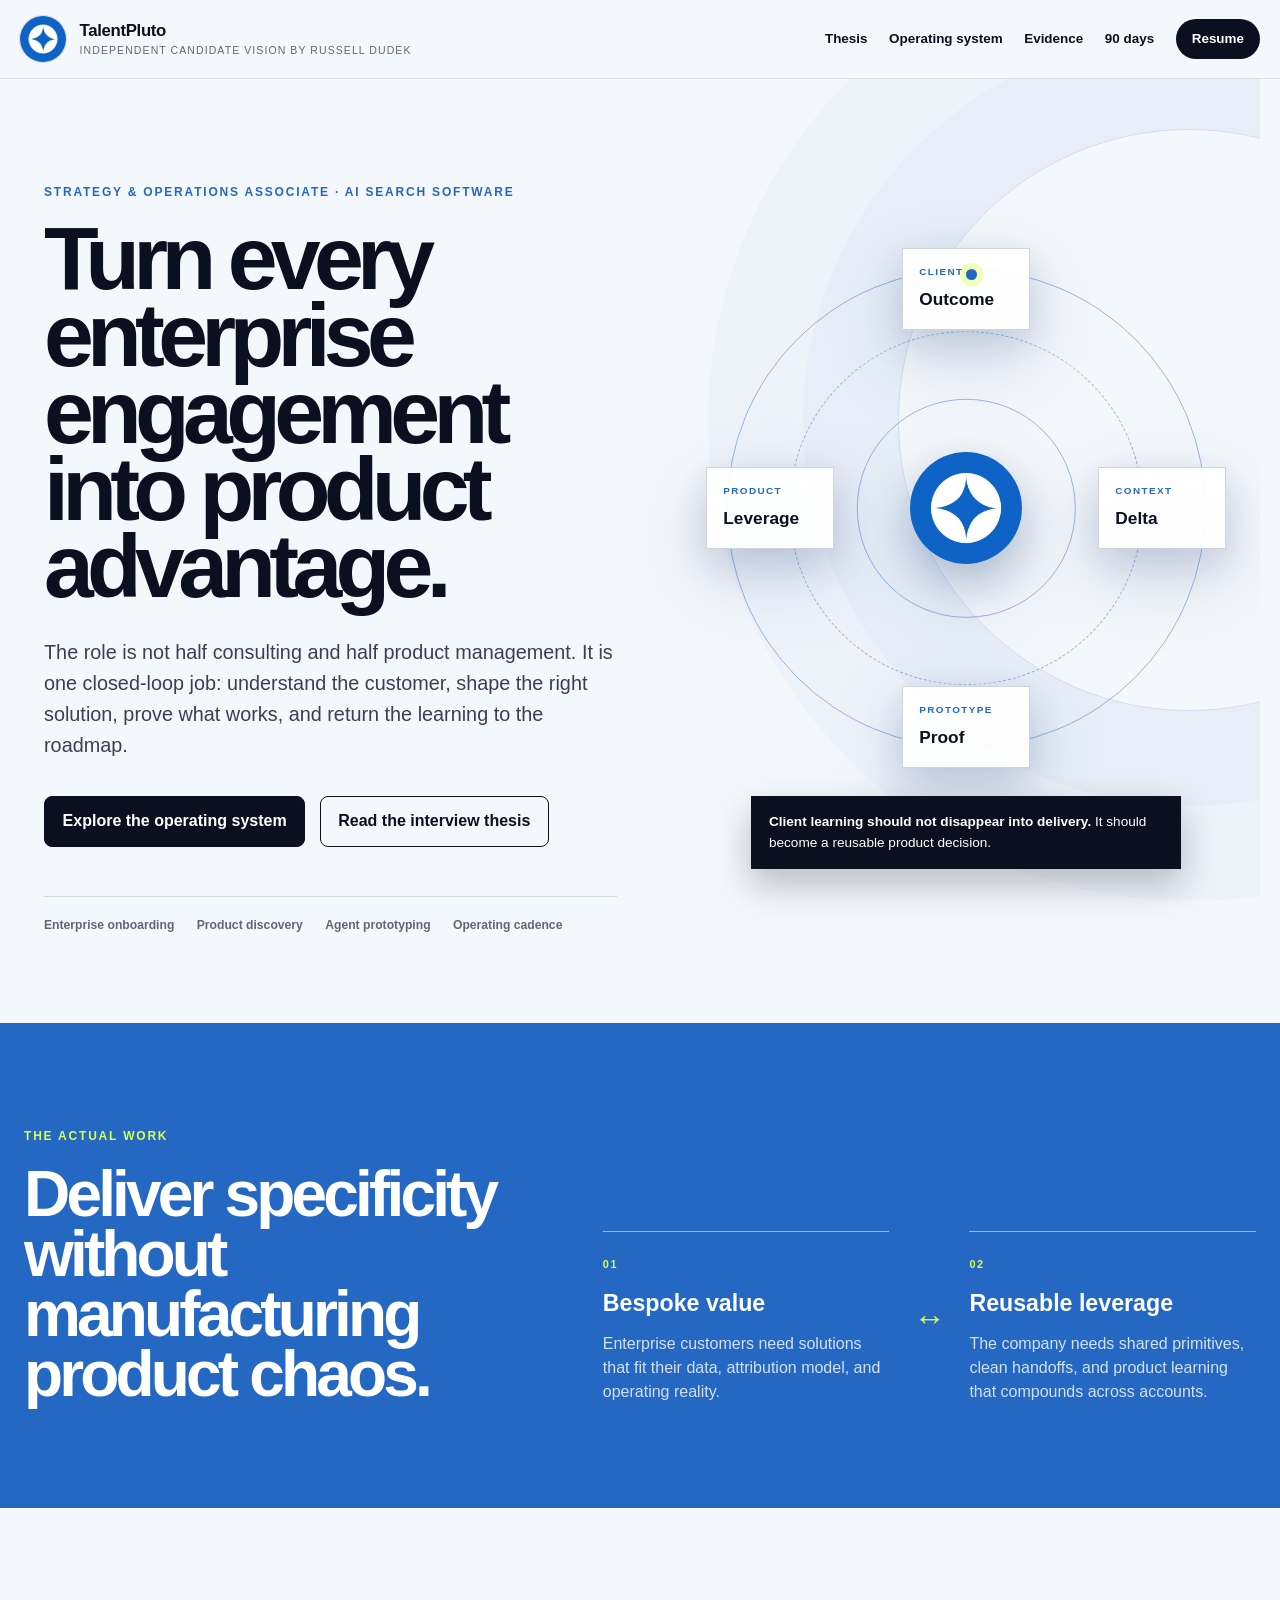
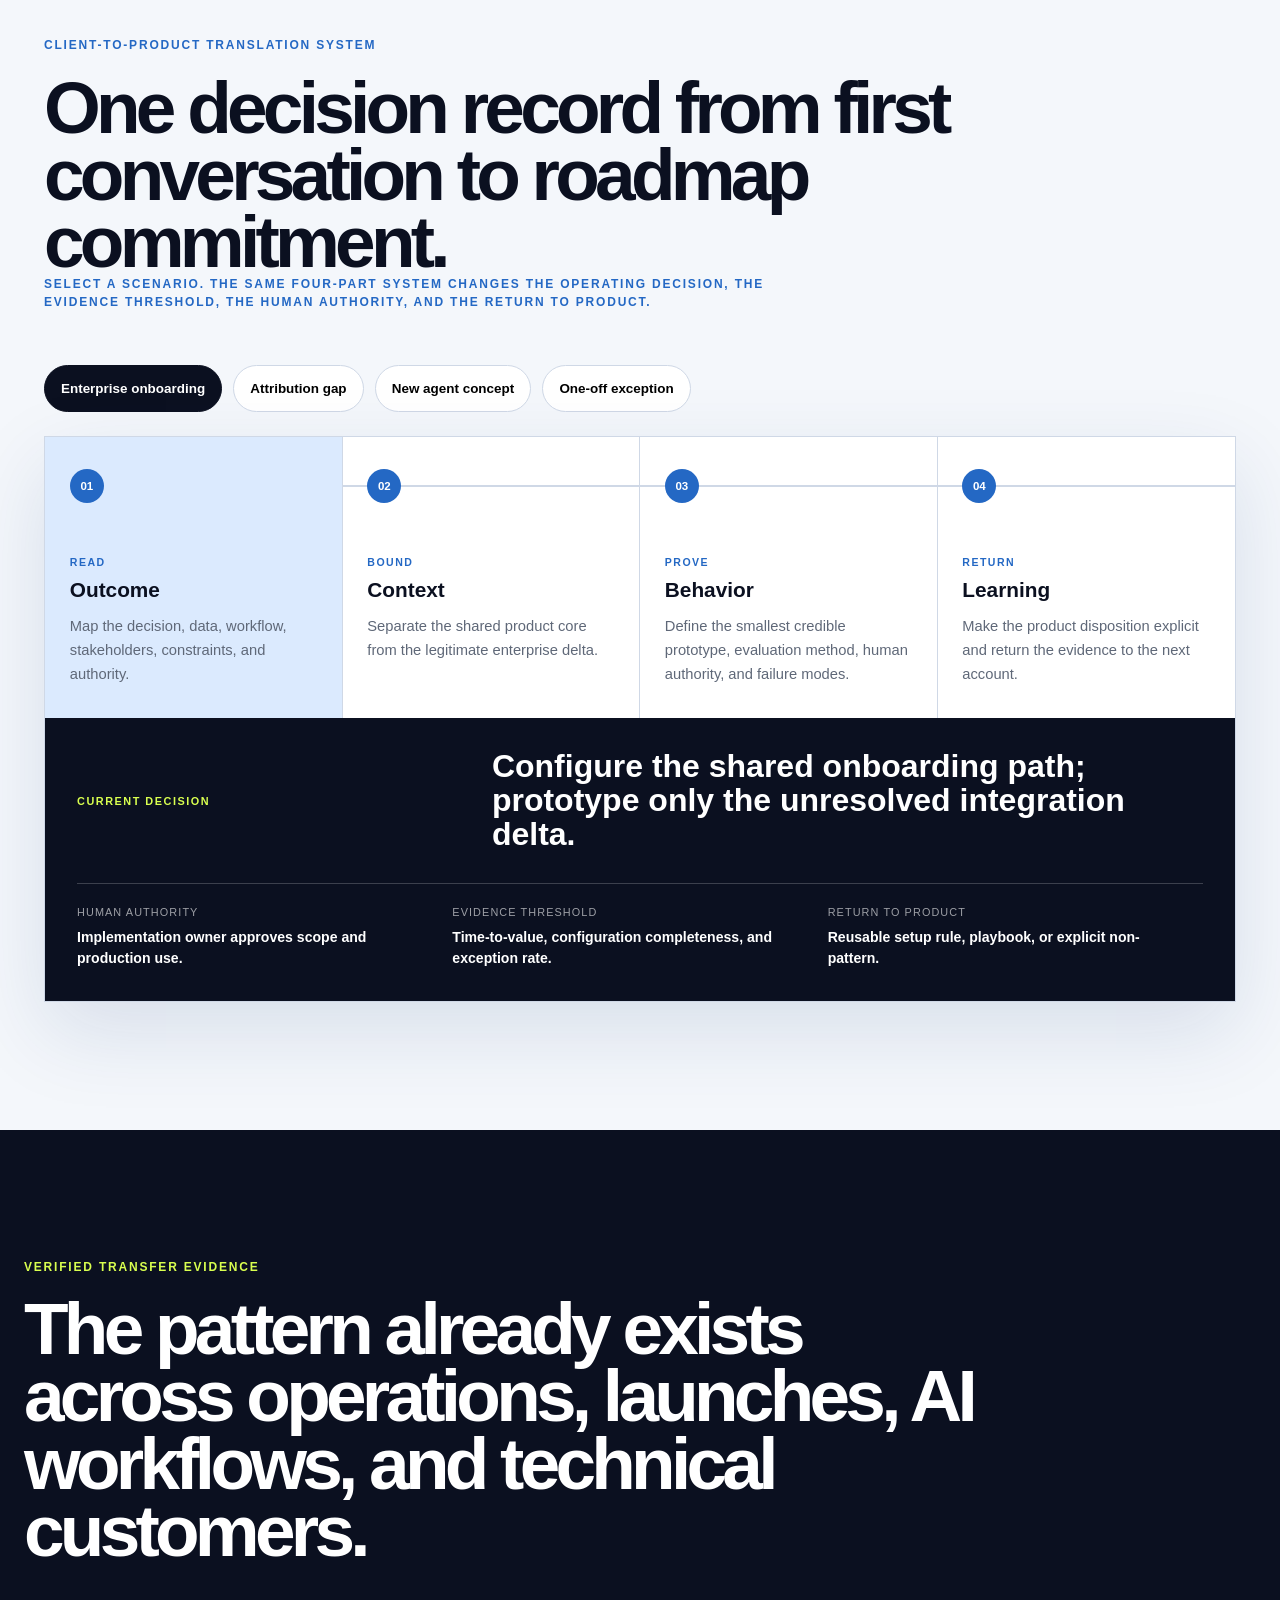
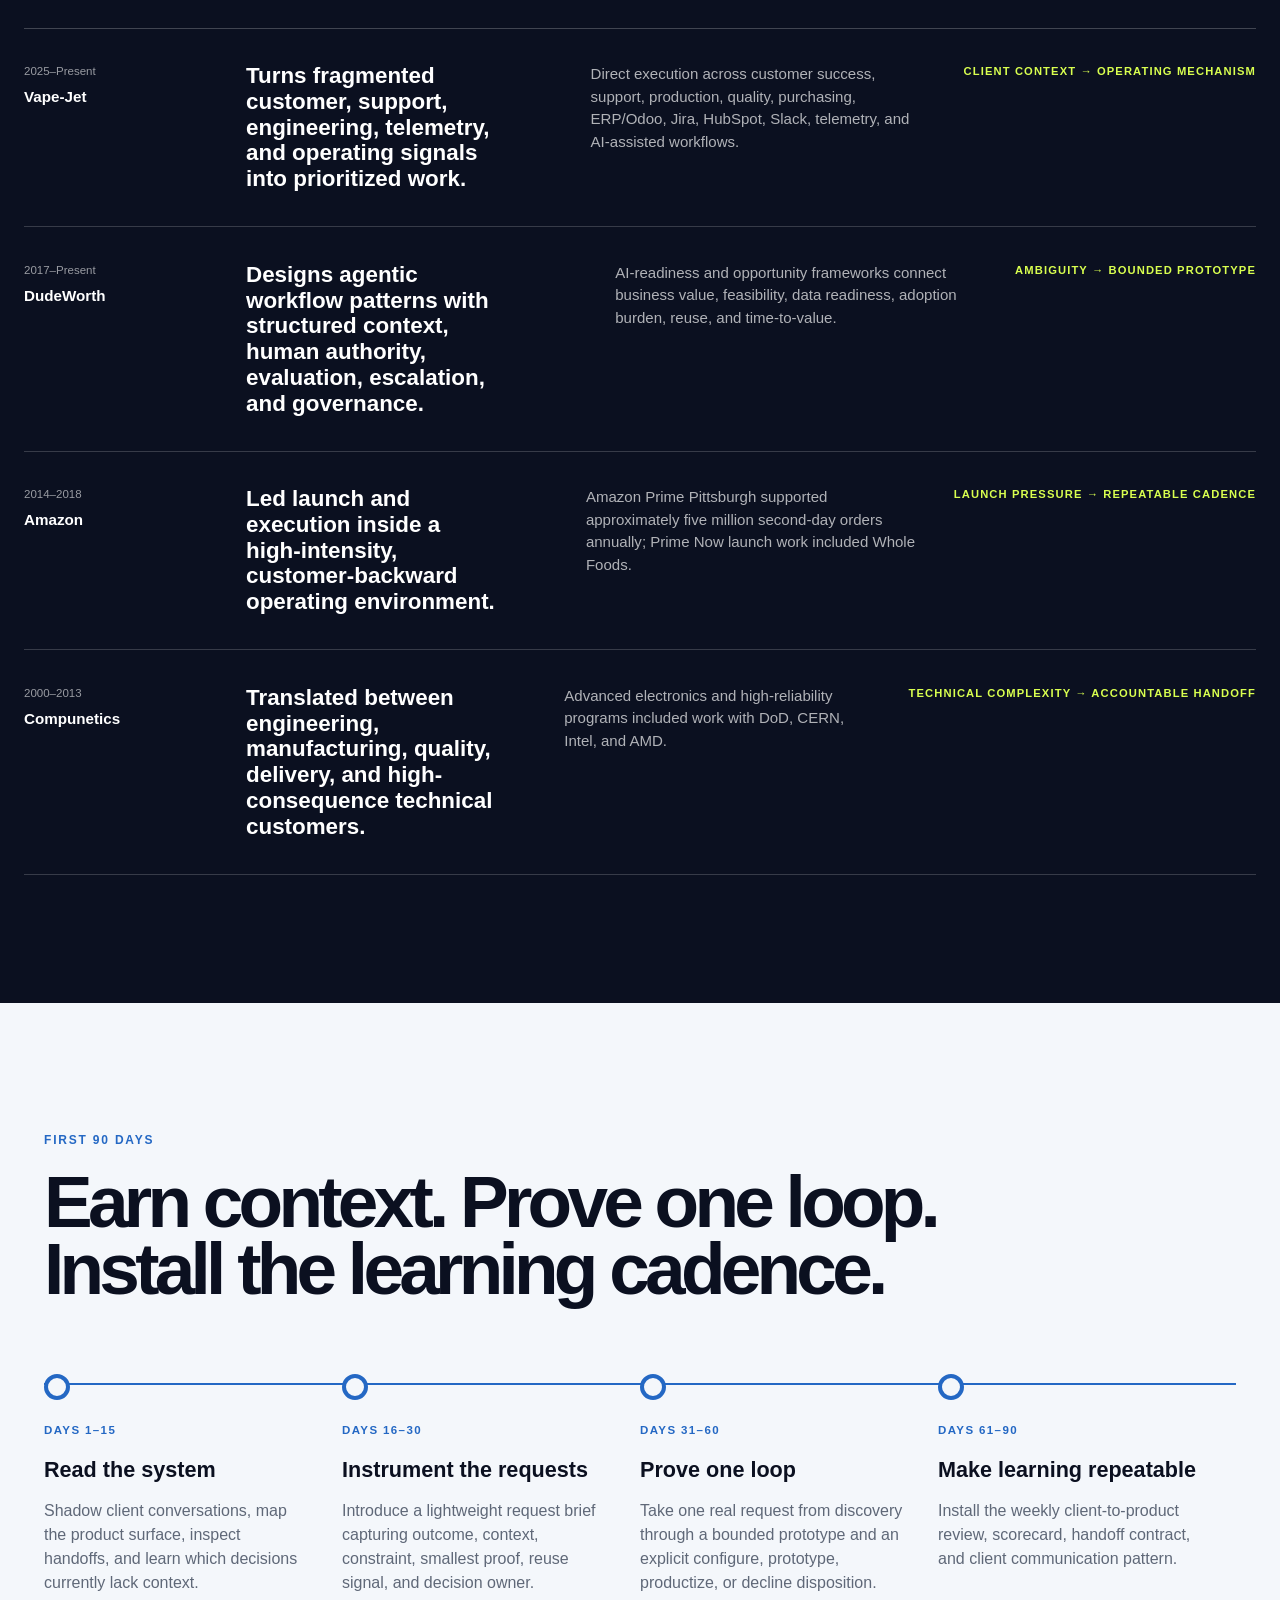
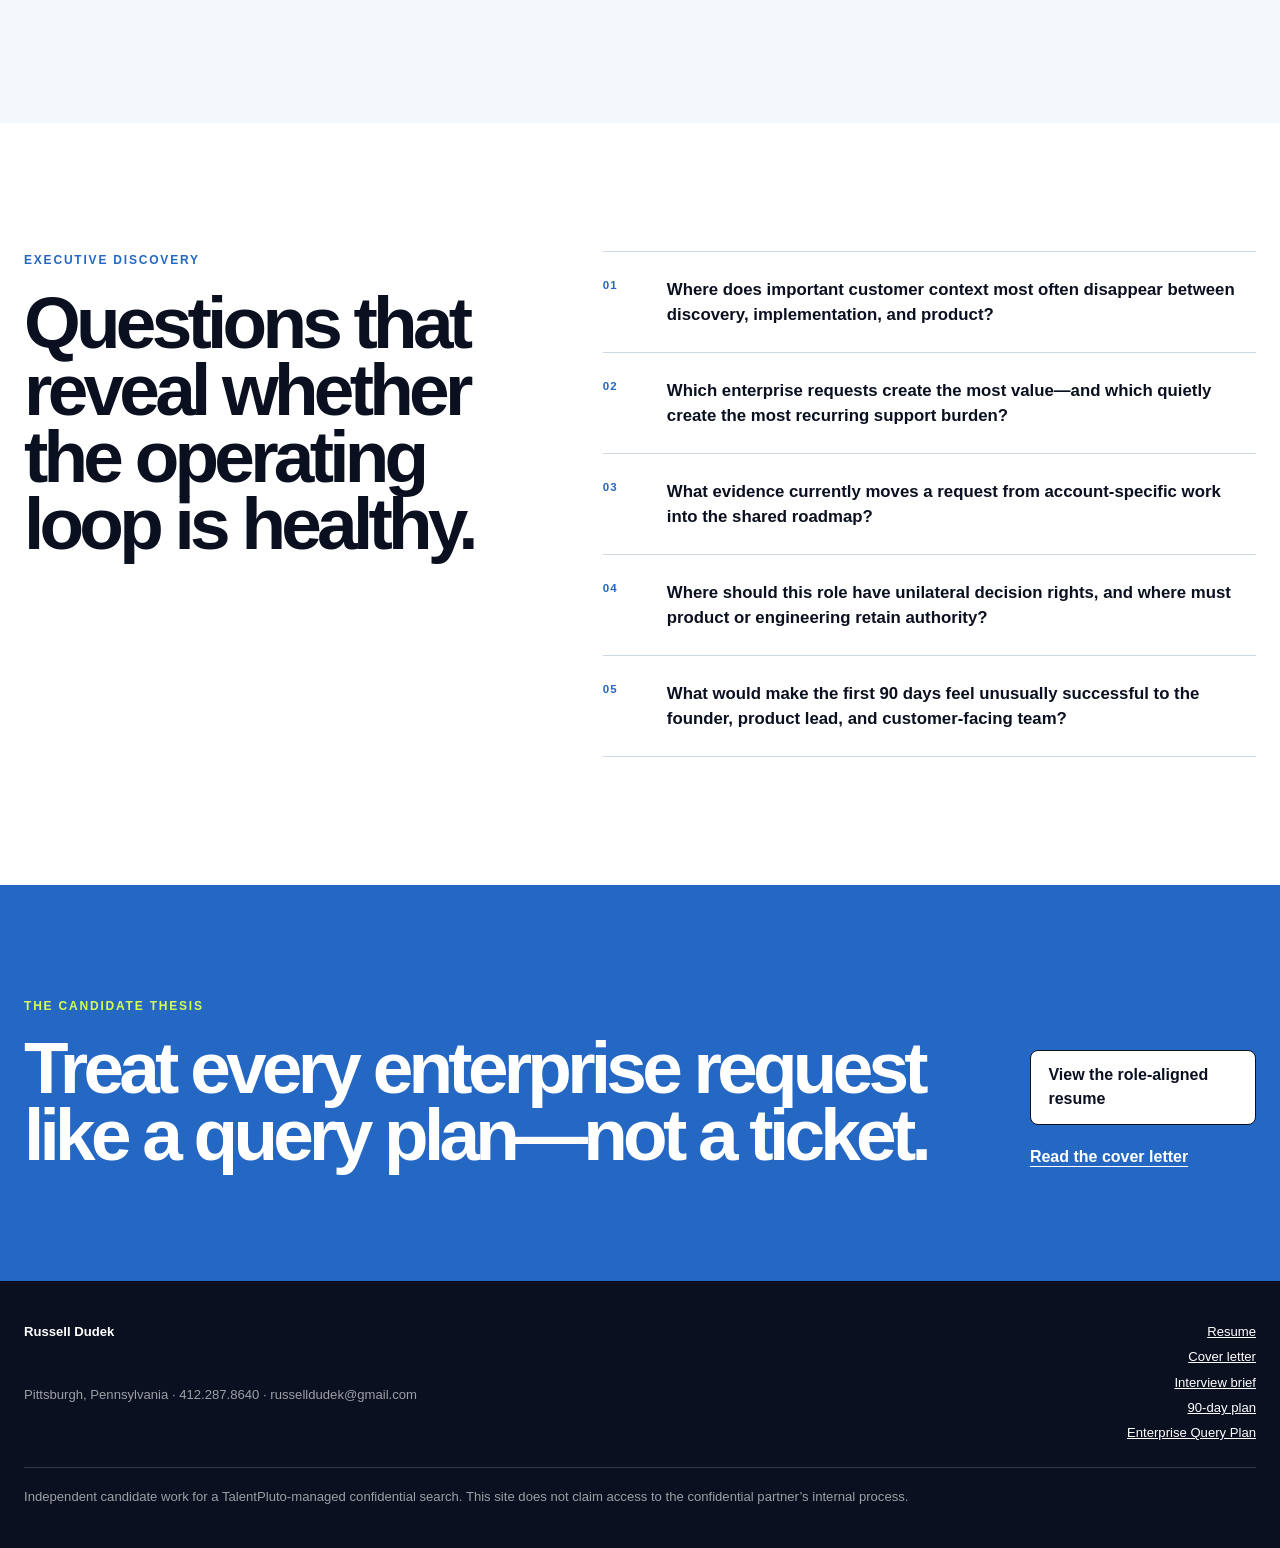
==== commit b724071f: "Load responsive heading guard on the candidate vision" ====
--- a/index.html
+++ b/index.html
@@ -6,6 +6,7 @@
   <title>Russell Dudek | Strategy & Operations Associate</title>
   <meta name="description" content="Independent candidate vision for the TalentPluto Strategy & Operations Associate opportunity in AI search software.">
   <link rel="stylesheet" href="styles.css">
+  <link rel="stylesheet" href="responsive-typography.css">
 </head>
 <body>
   <a class="skip-link" href="#main">Skip to content</a>
@@ -15,21 +16,34 @@
       <span><b>TalentPluto</b><small>Independent candidate vision by Russell Dudek</small></span>
     </a>
     <nav aria-label="Primary navigation">
-      <a href="#thesis">Thesis</a><a href="#system">Operating system</a><a href="#evidence">Evidence</a><a href="#entry">90 days</a><a class="nav-cta" href="resume.html">Resume</a>
+      <a href="#thesis">Thesis</a>
+      <a href="#system">Operating system</a>
+      <a href="#evidence">Evidence</a>
+      <a href="#entry">90 days</a>
+      <a class="nav-cta" href="resume.html">Resume</a>
     </nav>
   </header>
+
   <main id="main">
     <section class="hero" id="thesis">
       <div class="hero-copy">
         <p class="role-line">Strategy &amp; Operations Associate · AI search software</p>
         <h1>Turn every enterprise engagement into product advantage.</h1>
         <p class="hero-lede">The role is not half consulting and half product management. It is one closed-loop job: understand the customer, shape the right solution, prove what works, and return the learning to the roadmap.</p>
-        <div class="hero-actions"><a class="button button-primary" href="#system">Explore the operating system</a><a class="button button-ghost" href="interview-brief.html">Read the interview thesis</a></div>
-        <div class="proof-line" aria-label="Role alignment summary"><span>Enterprise onboarding</span><span>Product discovery</span><span>Agent prototyping</span><span>Operating cadence</span></div>
+        <div class="hero-actions">
+          <a class="button button-primary" href="#system">Explore the operating system</a>
+          <a class="button button-ghost" href="interview-brief.html">Read the interview thesis</a>
+        </div>
+        <div class="proof-line" aria-label="Role alignment summary">
+          <span>Enterprise onboarding</span><span>Product discovery</span><span>Agent prototyping</span><span>Operating cadence</span>
+        </div>
       </div>
+
       <div class="hero-system" aria-label="Client-to-product learning loop">
         <div class="system-orbit" aria-hidden="true">
-          <div class="orbit-ring ring-one"></div><div class="orbit-ring ring-two"></div><div class="orbit-ring ring-three"></div>
+          <div class="orbit-ring ring-one"></div>
+          <div class="orbit-ring ring-two"></div>
+          <div class="orbit-ring ring-three"></div>
           <div class="orbit-core"><img src="assets/brand/talentpluto-logo.jpg" alt=""></div>
           <div class="orbit-node node-client"><span>CLIENT</span><strong>Outcome</strong></div>
           <div class="orbit-node node-context"><span>CONTEXT</span><strong>Delta</strong></div>
@@ -40,27 +54,93 @@
         <p class="system-caption"><b>Client learning should not disappear into delivery.</b> It should become a reusable product decision.</p>
       </div>
     </section>
-    <section class="pressure-band" aria-label="Role tensions"><div class="band-intro"><p>The actual work</p><h2>Deliver specificity without manufacturing product chaos.</h2></div><div class="tension-rail"><article><span>01</span><h3>Bespoke value</h3><p>Enterprise customers need solutions that fit their data, attribution model, and operating reality.</p></article><div class="rail-arrow" aria-hidden="true">↔</div><article><span>02</span><h3>Reusable leverage</h3><p>The company needs shared primitives, clean handoffs, and product learning that compounds across accounts.</p></article></div></section>
-    <section class="system-section" id="system"><div class="section-heading"><p>Client-to-Product Translation System</p><h2>One decision record from first conversation to roadmap commitment.</h2><p class="section-intro">Select a scenario. The same four-part system changes the operating decision, the evidence threshold, the human authority, and the return to product.</p></div>
-      <div class="scenario-bar" role="group" aria-label="Enterprise scenarios"><button data-scenario="onboarding" aria-pressed="true">Enterprise onboarding</button><button data-scenario="attribution" aria-pressed="false">Attribution gap</button><button data-scenario="agent" aria-pressed="false">New agent concept</button><button data-scenario="exception" aria-pressed="false">One-off exception</button></div>
-      <div class="translator" id="translator" aria-live="polite"><div class="translation-spine" aria-hidden="true"><span></span></div>
-        <article class="translation-stage" data-stage-card="context"><div class="stage-index">01</div><div><p>READ</p><h3>Account context</h3><span id="contextValue">Business objective, visibility gap, data environment, owner.</span></div></article>
-        <article class="translation-stage" data-stage-card="delta"><div class="stage-index">02</div><div><p>SEPARATE</p><h3>Core vs. legitimate delta</h3><span id="deltaValue">Configure the shared product; instrument the client-specific delta.</span></div></article>
-        <article class="translation-stage" data-stage-card="proof"><div class="stage-index">03</div><div><p>PROVE</p><h3>Prototype and evidence</h3><span id="proofValue">Confirm task fit, failure modes, human review, and measurable outcome.</span></div></article>
-        <article class="translation-stage" data-stage-card="decision"><div class="stage-index">04</div><div><p>COMMIT</p><h3>Product disposition</h3><span id="decisionValue">Configure now. Return evidence to the roadmap review.</span></div></article>
-        <aside class="decision-output"><div class="output-label">Recommended posture</div><strong id="postureValue">Configure the core. Instrument the delta.</strong><div class="output-grid"><div><span>Evidence</span><b id="evidenceValue">Outcome · repeatability · owner</b></div><div><span>Human authority</span><b id="authorityValue">Account lead + product owner</b></div><div><span>Learning return</span><b id="returnValue">Onboarding playbook + roadmap signal</b></div></div></aside>
+
+    <section class="pressure-band" aria-label="Role tensions">
+      <div class="band-intro">
+        <p>The actual work</p>
+        <h2>Deliver specificity without manufacturing product chaos.</h2>
+      </div>
+      <div class="tension-rail">
+        <article><span>01</span><h3>Bespoke value</h3><p>Enterprise customers need solutions that fit their data, attribution model, and operating reality.</p></article>
+        <div class="rail-arrow" aria-hidden="true">↔</div>
+        <article><span>02</span><h3>Reusable leverage</h3><p>The company needs shared primitives, clean handoffs, and product learning that compounds across accounts.</p></article>
       </div>
     </section>
-    <section class="evidence-section" id="evidence"><div class="section-heading light-heading"><p>Why Russell</p><h2>A hands-on operator who works where customers, product, and execution meet.</h2></div><div class="evidence-track">
-      <article><div class="evidence-meta"><span>2025–Present</span><b>Vape-Jet</b></div><h3>Turned fragmented operating signals into a visible system of work.</h3><p>Leads AI-first transformation across production, quality, customer success, support, engineering issue flow, ERP/Odoo, CRM, telemetry, and AI-assisted workflows.</p><div class="evidence-tag">Direct operating translation</div></article>
-      <article><div class="evidence-meta"><span>2017–Present</span><b>DudeWorth</b></div><h3>Designed agentic workflows around authority, evidence, and adoption.</h3><p>Builds AI-readiness frameworks and agent patterns using structured context, retrieval, human judgment, escalation, evaluation, and governance rails.</p><div class="evidence-tag">AI-enabled product thinking</div></article>
-      <article><div class="evidence-meta"><span>2014–2018</span><b>Amazon</b></div><h3>Built customer-backward operating mechanisms under launch pressure.</h3><p>Led Amazon Prime Pittsburgh execution supporting approximately five million second-day orders annually, with standard work, escalation, throughput visibility, and accountability routines.</p><div class="evidence-tag">Launch and scale discipline</div></article>
-      <article><div class="evidence-meta"><span>2000–2013</span><b>Compunetics</b></div><h3>Bridged technical teams and high-consequence customers.</h3><p>Connected engineering, manufacturing, quality, and customer delivery in advanced electronics, including work involving DoD, CERN, Intel, and AMD.</p><div class="evidence-tag">Technical client credibility</div></article>
-    </div></section>
-    <section class="entry-section" id="entry"><div class="section-heading"><p>First 90 days</p><h2>Earn context. Prove one loop. Install the learning cadence.</h2></div><div class="entry-map"><article><span>Days 1–15</span><h3>Read the system</h3><p>Shadow accounts and founder decisions. Map onboarding, customization, prototyping, and engineering handoffs.</p></article><article><span>Days 16–30</span><h3>Instrument the work</h3><p>Create a shared account brief, delta register, evidence standard, and product-decision log.</p></article><article><span>Days 31–60</span><h3>Prove one loop</h3><p>Run a real client need through context, delta, prototype, evidence, and disposition.</p></article><article><span>Days 61–90</span><h3>Make it repeatable</h3><p>Install the weekly client-to-product review and turn the first proof into reusable onboarding and handoff patterns.</p></article></div></section>
-    <section class="questions-section"><div class="questions-copy"><p>Executive questions</p><h2>The questions I would use to expose the real operating system.</h2></div><ol><li>Where does enterprise customization create the most product learning—and the most hidden rework?</li><li>What evidence must exist before a prototype becomes an engineering commitment?</li><li>Which customer outcomes are already repeatable enough to become product primitives?</li><li>When founder judgment resolves a roadmap tradeoff, how is that reasoning captured for the next account?</li><li>What would make this hire unquestionably valuable by day 90?</li></ol></section>
-    <section class="closing-section"><div><p>Candidate vision by Russell Dudek</p><h2>Make client work compound.</h2></div><div class="closing-actions"><a class="button button-light" href="resume.html">View the role-aligned resume</a><a class="text-link" href="cover-letter.html">Cover letter</a><a class="text-link" href="entry-plan.html">90-day plan</a></div></section>
+
+    <section class="system-section" id="system">
+      <div class="section-heading">
+        <p>Client-to-Product Translation System</p>
+        <h2>One decision record from first conversation to roadmap commitment.</h2>
+        <p class="section-intro">Select a scenario. The same four-part system changes the operating decision, the evidence threshold, the human authority, and the return to product.</p>
+      </div>
+
+      <div class="scenario-bar" role="group" aria-label="Enterprise scenarios">
+        <button data-scenario="onboarding" aria-pressed="true">Enterprise onboarding</button>
+        <button data-scenario="attribution" aria-pressed="false">Attribution gap</button>
+        <button data-scenario="agent" aria-pressed="false">New agent concept</button>
+        <button data-scenario="exception" aria-pressed="false">One-off exception</button>
+      </div>
+
+      <div class="translator" aria-live="polite">
+        <div class="translation-spine"><span></span></div>
+        <article class="translation-stage active"><div class="stage-index">01</div><p>READ</p><h3 id="stage-read-title">Outcome</h3><span id="stage-read-copy">Map the decision, data, workflow, stakeholders, constraints, and authority.</span></article>
+        <article class="translation-stage"><div class="stage-index">02</div><p>BOUND</p><h3 id="stage-bound-title">Context</h3><span id="stage-bound-copy">Separate the shared product core from the legitimate enterprise delta.</span></article>
+        <article class="translation-stage"><div class="stage-index">03</div><p>PROVE</p><h3 id="stage-prove-title">Behavior</h3><span id="stage-prove-copy">Define the smallest credible prototype, evaluation method, human authority, and failure modes.</span></article>
+        <article class="translation-stage"><div class="stage-index">04</div><p>RETURN</p><h3 id="stage-return-title">Learning</h3><span id="stage-return-copy">Make the product disposition explicit and return the evidence to the next account.</span></article>
+        <div class="decision-output">
+          <span class="output-label">Current decision</span>
+          <strong id="decision-copy">Configure the shared onboarding path; prototype only the unresolved integration delta.</strong>
+          <div class="output-grid">
+            <div><span>Human authority</span><b id="authority-copy">Implementation owner approves scope and production use.</b></div>
+            <div><span>Evidence threshold</span><b id="evidence-copy">Time-to-value, configuration completeness, and exception rate.</b></div>
+            <div><span>Return to product</span><b id="return-copy">Reusable setup rule, playbook, or explicit non-pattern.</b></div>
+          </div>
+        </div>
+      </div>
+    </section>
+
+    <section class="evidence-section" id="evidence">
+      <div class="section-heading light-heading"><p>Verified transfer evidence</p><h2>The pattern already exists across operations, launches, AI workflows, and technical customers.</h2></div>
+      <div class="evidence-track">
+        <article><div class="evidence-meta"><span>2025–Present</span><b>Vape-Jet</b></div><h3>Turns fragmented customer, support, engineering, telemetry, and operating signals into prioritized work.</h3><p>Direct execution across customer success, support, production, quality, purchasing, ERP/Odoo, Jira, HubSpot, Slack, telemetry, and AI-assisted workflows.</p><span class="evidence-tag">Client context → operating mechanism</span></article>
+        <article><div class="evidence-meta"><span>2017–Present</span><b>DudeWorth</b></div><h3>Designs agentic workflow patterns with structured context, human authority, evaluation, escalation, and governance.</h3><p>AI-readiness and opportunity frameworks connect business value, feasibility, data readiness, adoption burden, reuse, and time-to-value.</p><span class="evidence-tag">Ambiguity → bounded prototype</span></article>
+        <article><div class="evidence-meta"><span>2014–2018</span><b>Amazon</b></div><h3>Led launch and execution inside a high-intensity, customer-backward operating environment.</h3><p>Amazon Prime Pittsburgh supported approximately five million second-day orders annually; Prime Now launch work included Whole Foods.</p><span class="evidence-tag">Launch pressure → repeatable cadence</span></article>
+        <article><div class="evidence-meta"><span>2000–2013</span><b>Compunetics</b></div><h3>Translated between engineering, manufacturing, quality, delivery, and high-consequence technical customers.</h3><p>Advanced electronics and high-reliability programs included work with DoD, CERN, Intel, and AMD.</p><span class="evidence-tag">Technical complexity → accountable handoff</span></article>
+      </div>
+    </section>
+
+    <section class="entry-section" id="entry">
+      <div class="section-heading"><p>First 90 days</p><h2>Earn context. Prove one loop. Install the learning cadence.</h2></div>
+      <div class="entry-map">
+        <article><span>Days 1–15</span><h3>Read the system</h3><p>Shadow client conversations, map the product surface, inspect handoffs, and learn which decisions currently lack context.</p></article>
+        <article><span>Days 16–30</span><h3>Instrument the requests</h3><p>Introduce a lightweight request brief capturing outcome, context, constraint, smallest proof, reuse signal, and decision owner.</p></article>
+        <article><span>Days 31–60</span><h3>Prove one loop</h3><p>Take one real request from discovery through a bounded prototype and an explicit configure, prototype, productize, or decline disposition.</p></article>
+        <article><span>Days 61–90</span><h3>Make learning repeatable</h3><p>Install the weekly client-to-product review, scorecard, handoff contract, and client communication pattern.</p></article>
+      </div>
+    </section>
+
+    <section class="questions-section">
+      <div class="questions-copy"><p>Executive discovery</p><h2>Questions that reveal whether the operating loop is healthy.</h2></div>
+      <ol>
+        <li>Where does important customer context most often disappear between discovery, implementation, and product?</li>
+        <li>Which enterprise requests create the most value—and which quietly create the most recurring support burden?</li>
+        <li>What evidence currently moves a request from account-specific work into the shared roadmap?</li>
+        <li>Where should this role have unilateral decision rights, and where must product or engineering retain authority?</li>
+        <li>What would make the first 90 days feel unusually successful to the founder, product lead, and customer-facing team?</li>
+      </ol>
+    </section>
+
+    <section class="closing-section">
+      <div><p>The candidate thesis</p><h2>Treat every enterprise request like a query plan—not a ticket.</h2></div>
+      <div class="closing-actions"><a class="button button-light" href="resume.html">View the role-aligned resume</a><a class="text-link" href="cover-letter.html">Read the cover letter</a></div>
+    </section>
   </main>
-  <footer><div><b>Russell Dudek</b><span>Pittsburgh, Pennsylvania · 412.287.8640 · <a href="mailto:russelldudek@gmail.com">russelldudek@gmail.com</a></span></div><div><a href="https://www.linkedin.com/in/russelldudek">LinkedIn</a><a href="https://russelldudek.github.io/TalentPluto/">https://russelldudek.github.io/TalentPluto/</a></div><p>Independent candidate work. Not affiliated with or endorsed by TalentPluto or the confidential hiring partner.</p></footer>
+
+  <footer>
+    <div><b>Russell Dudek</b><span>Pittsburgh, Pennsylvania · 412.287.8640 · russelldudek@gmail.com</span></div>
+    <div><a href="resume.html">Resume</a><a href="cover-letter.html">Cover letter</a><a href="interview-brief.html">Interview brief</a><a href="entry-plan.html">90-day plan</a><a href="client-product-brief.html">Enterprise Query Plan</a></div>
+    <p>Independent candidate work for a TalentPluto-managed confidential search. This site does not claim access to the confidential partner’s internal process.</p>
+  </footer>
   <script src="app.js"></script>
-</body></html>
+</body>
+</html>
--- a/responsive-typography.css
+++ b/responsive-typography.css
@@ -0,0 +1,33 @@
+/* Responsive type guard: headings wrap only between words. */
+h1,
+h2,
+h3 {
+  overflow-wrap: normal;
+  word-break: normal;
+  hyphens: none;
+}
+
+p {
+  overflow-wrap: break-word;
+  word-break: normal;
+}
+
+.hero h1 {
+  max-width: 11.5ch;
+  text-wrap: balance;
+}
+
+.band-intro h2 {
+  max-width: 14ch;
+  text-wrap: balance;
+}
+
+@media (max-width: 640px) {
+  .hero h1 {
+    max-width: 100%;
+    font-size: clamp(3rem, 14.5vw, 4.75rem);
+    line-height: 0.92;
+    letter-spacing: -0.06em;
+    text-wrap: balance;
+  }
+}
